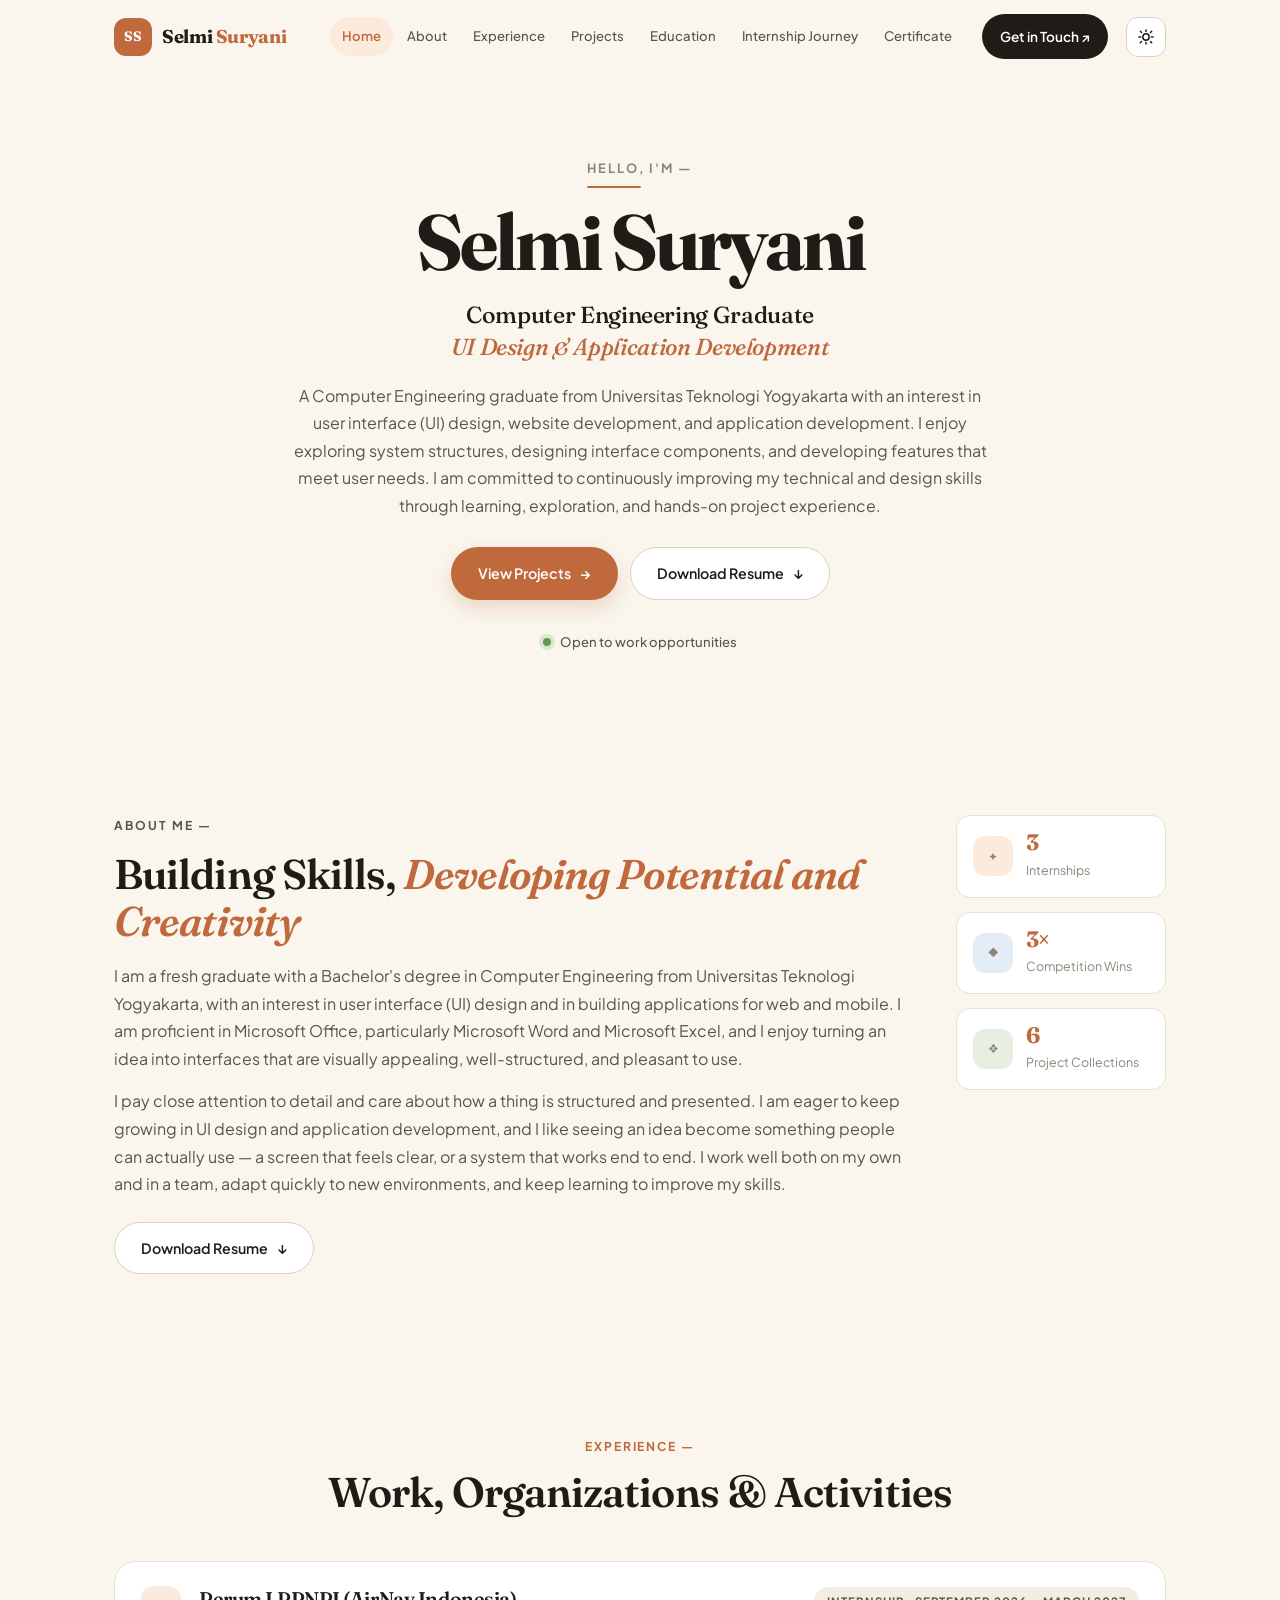
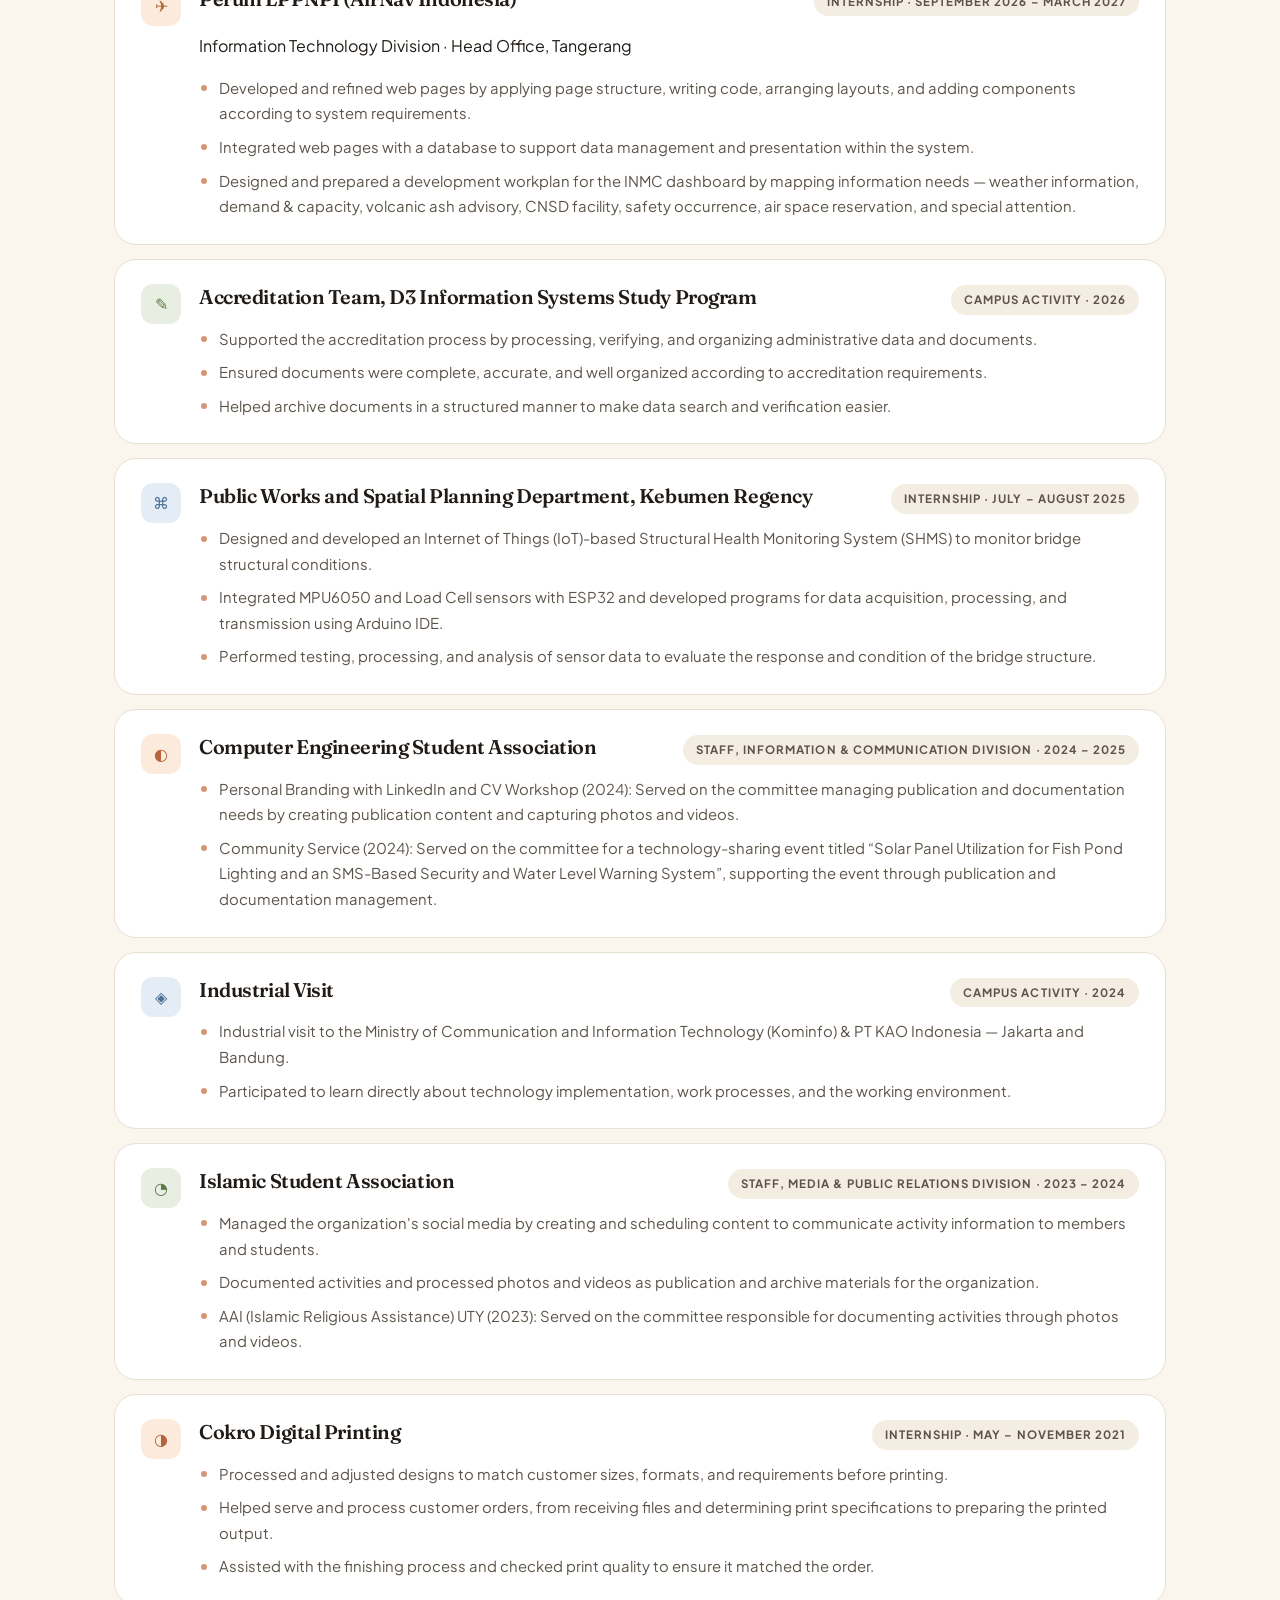
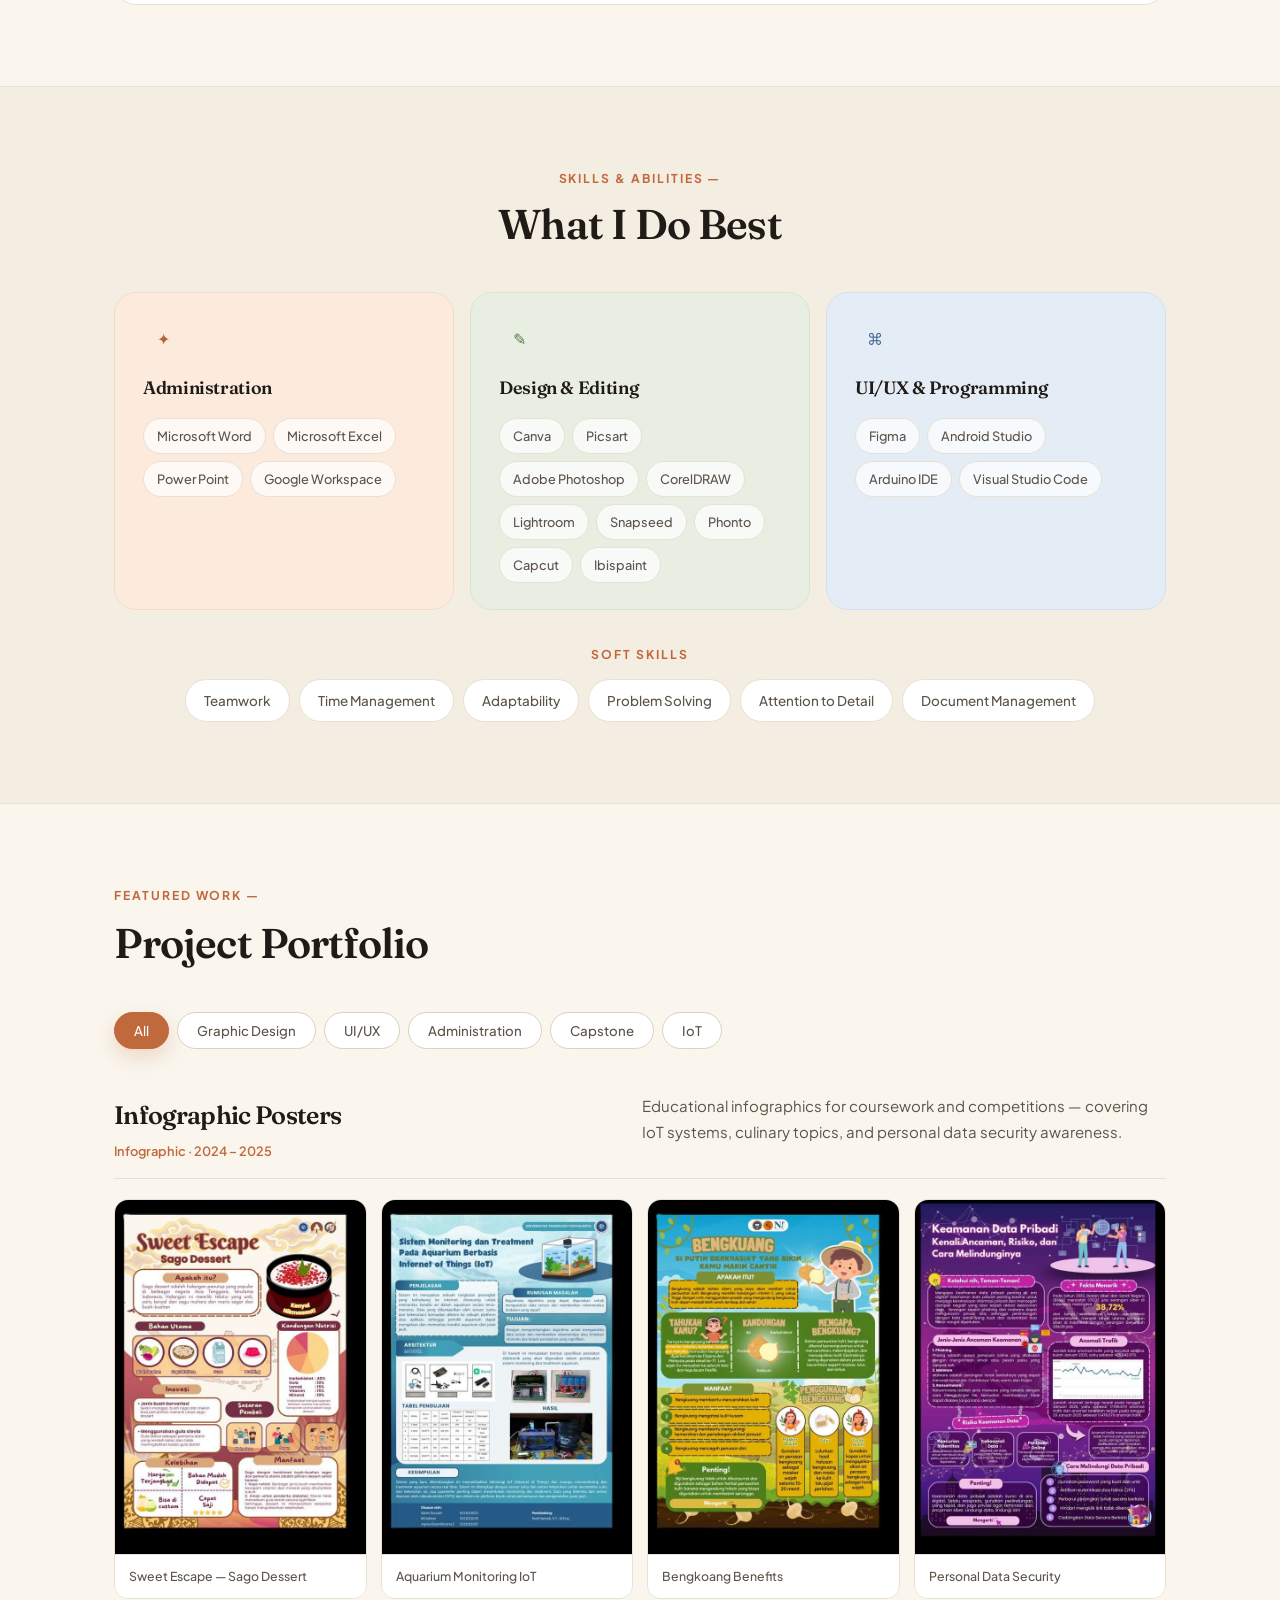
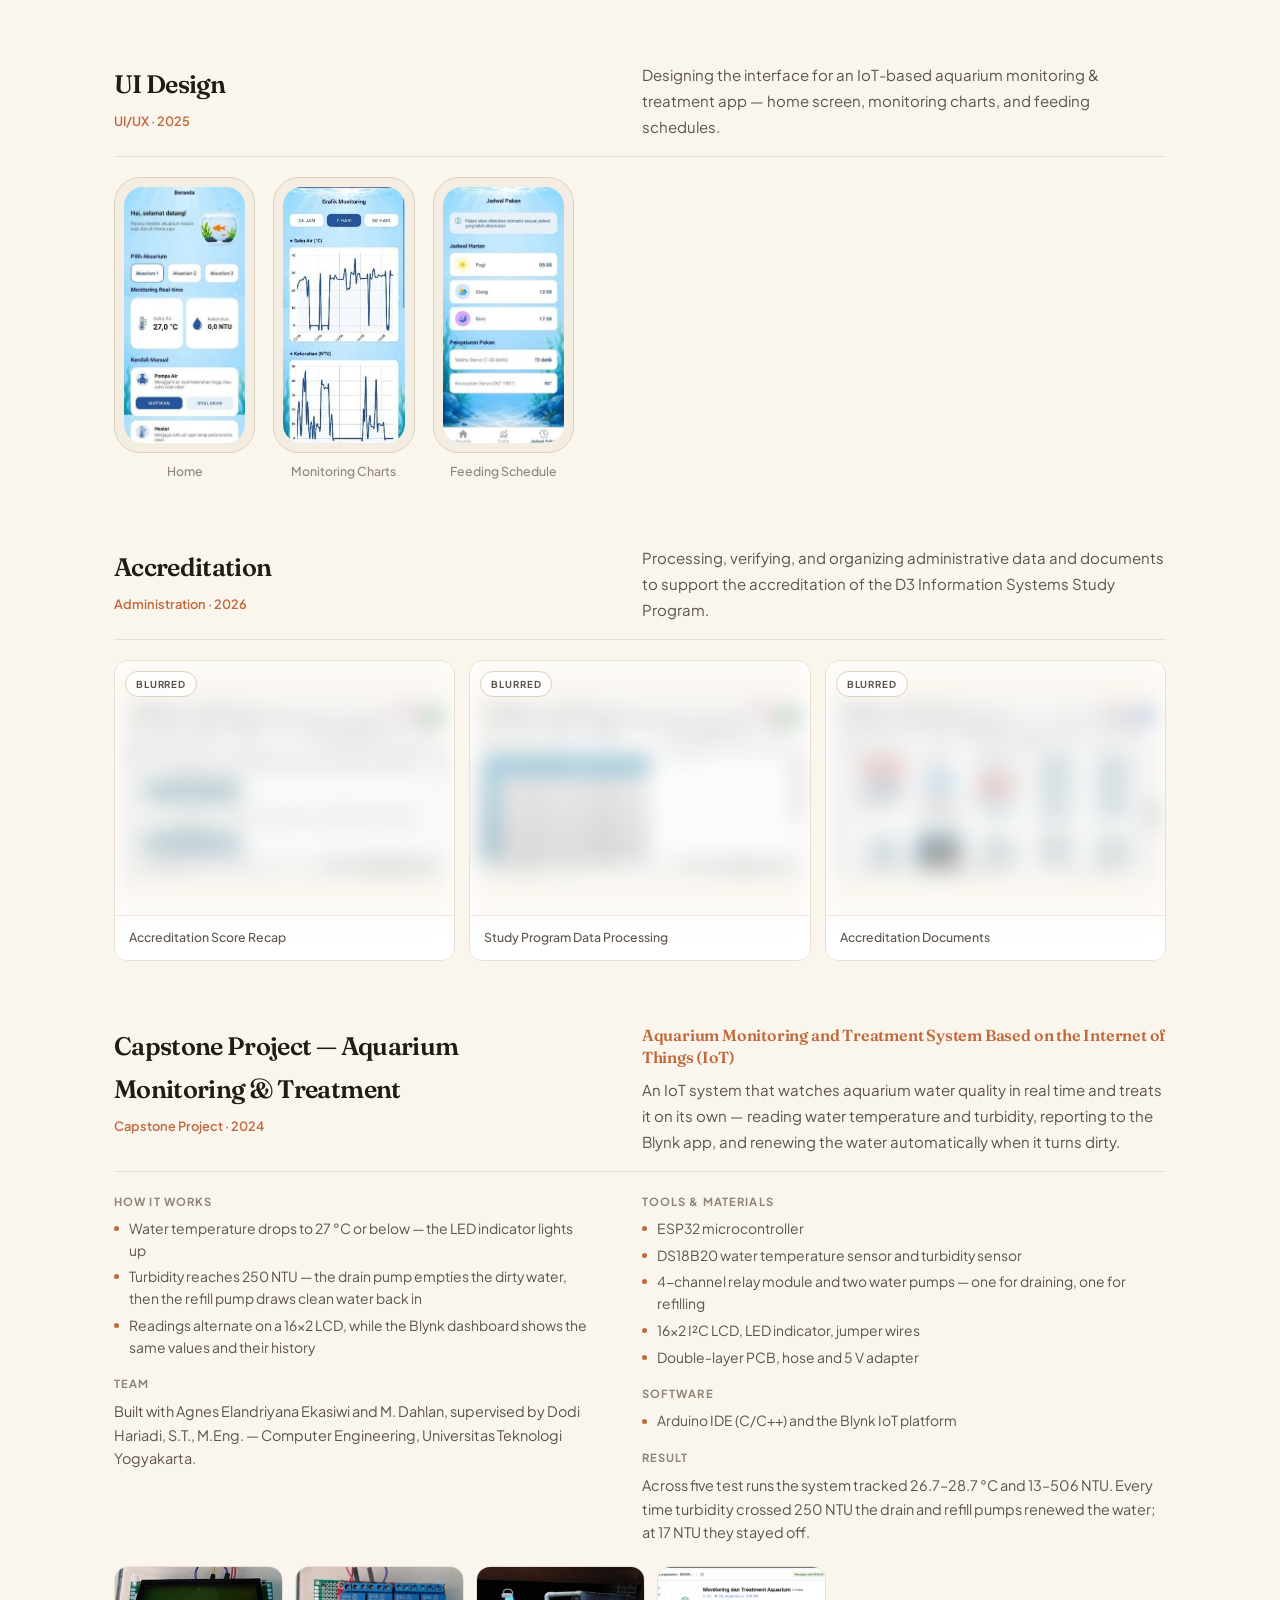
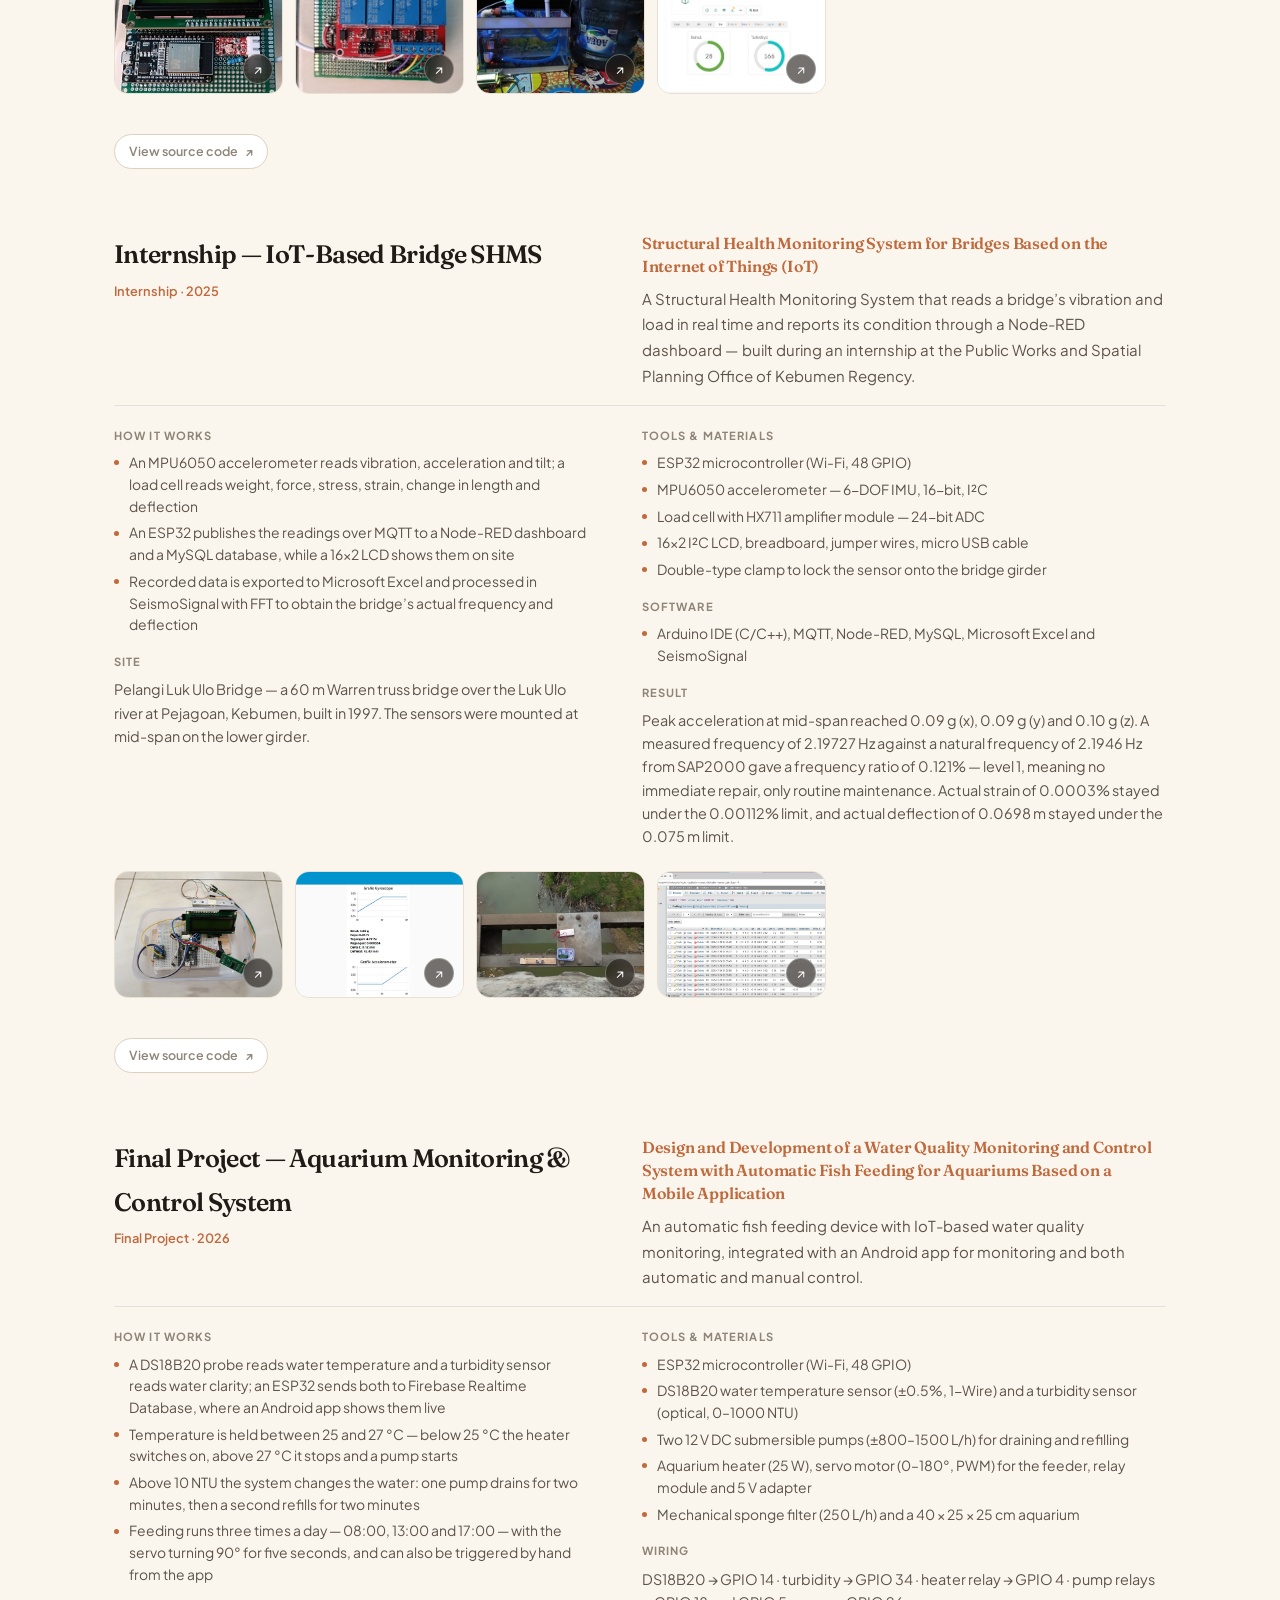
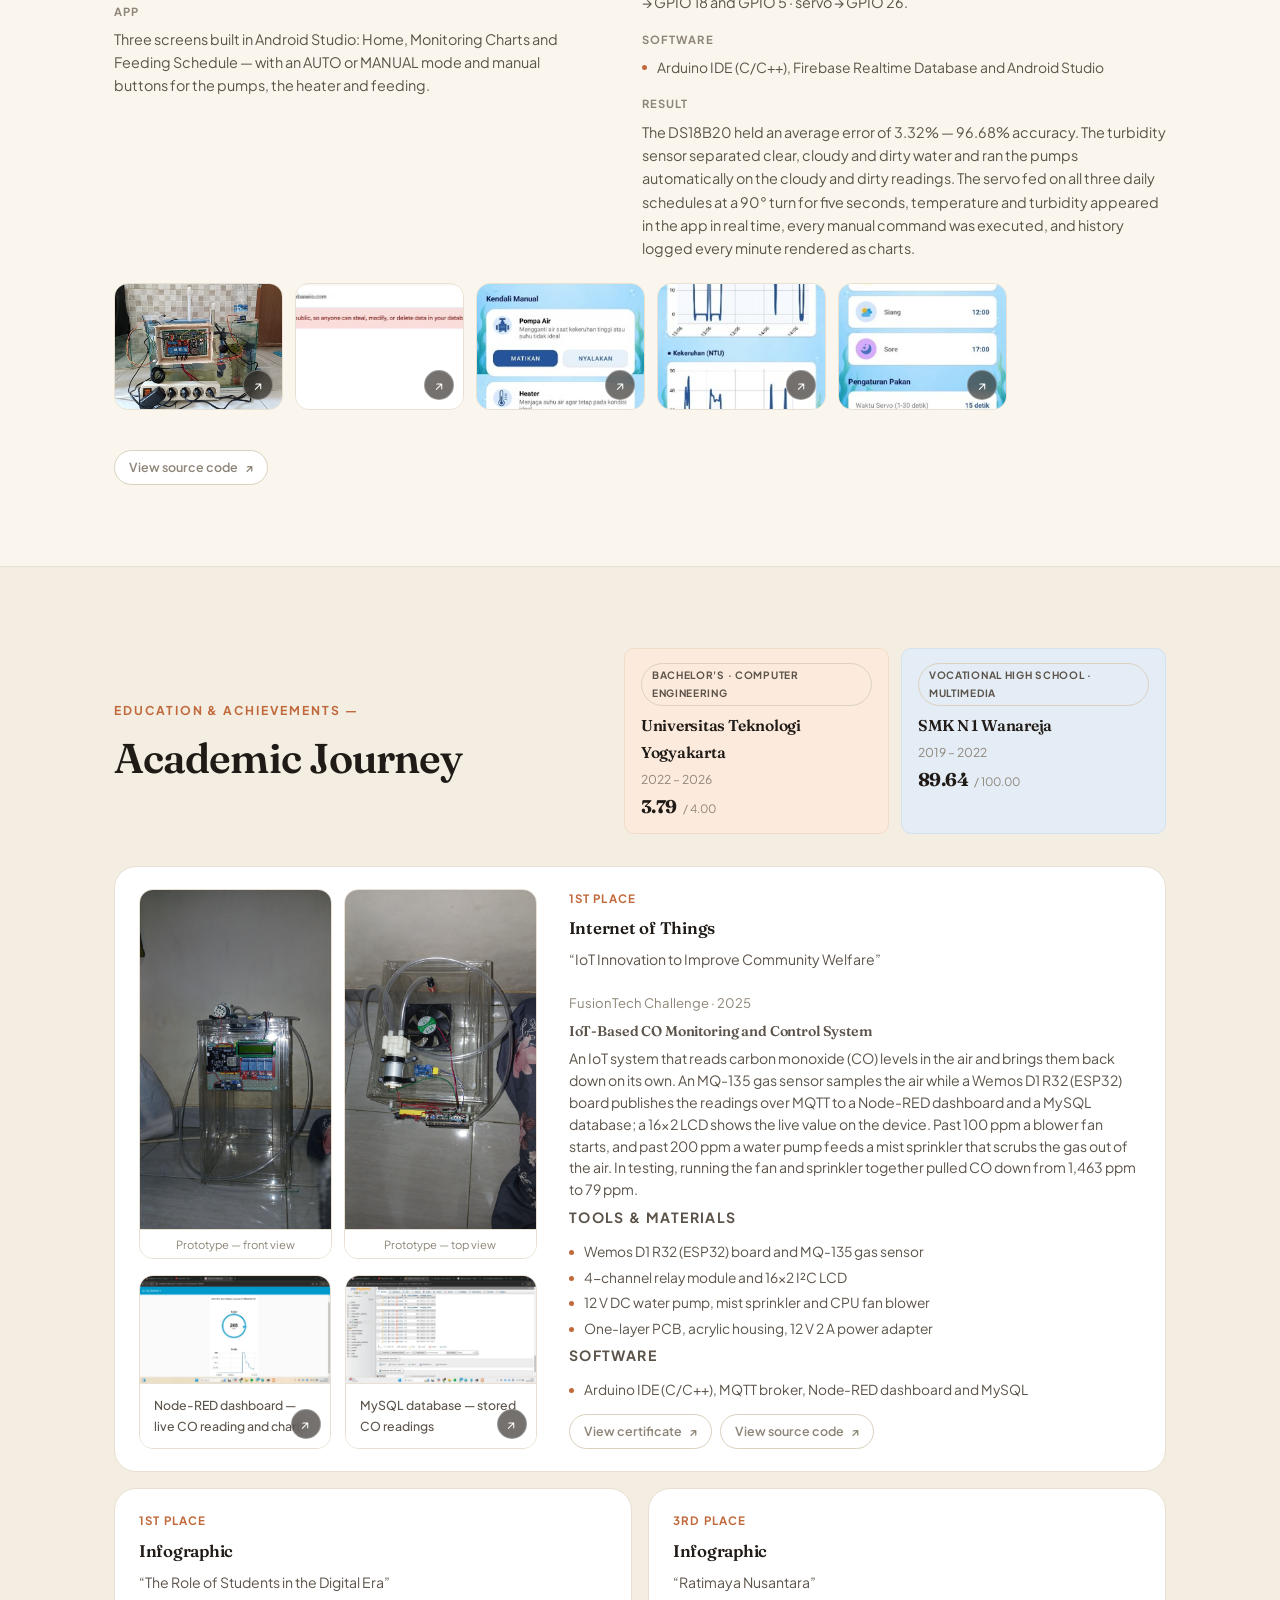
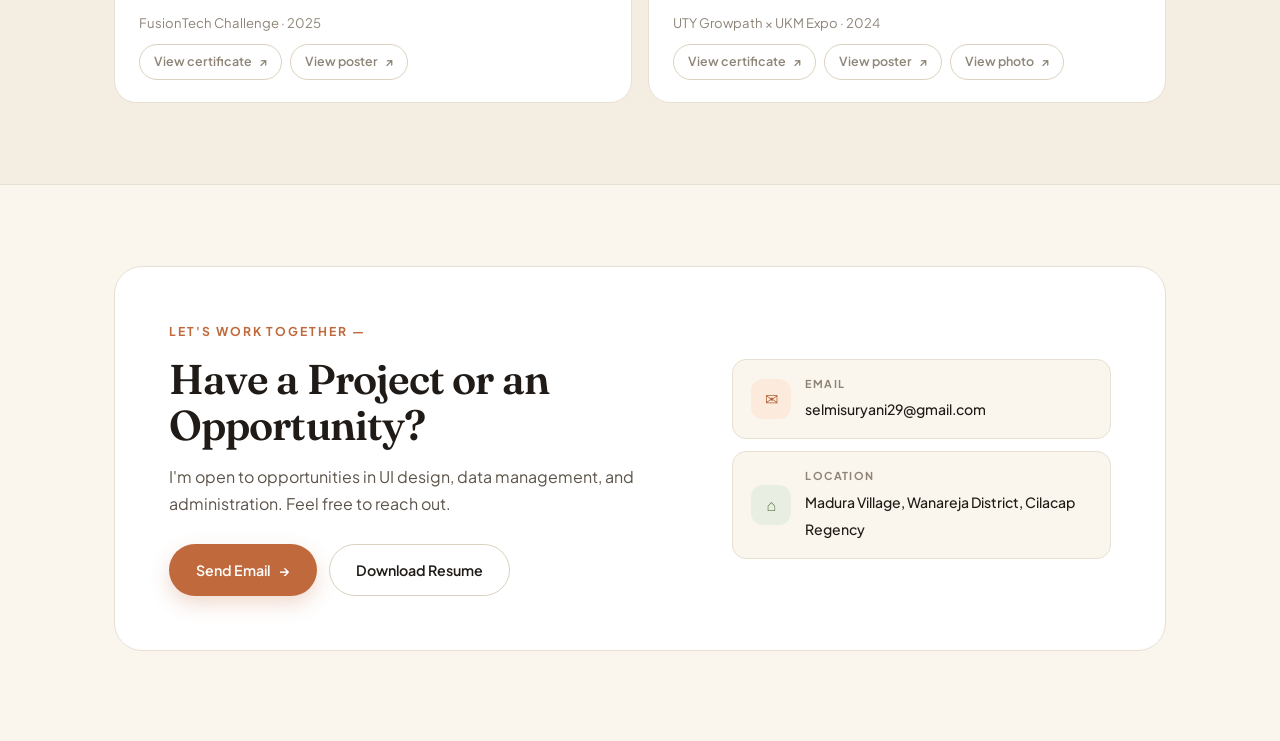
==== index.html @ 888727f4 "Hapus kartu 'Certified — Data Engineering Professional'; kartu penghargaan jadi 2 kolom agar tidak m" ====
<!DOCTYPE html>
<html lang="en">
<head>
<meta charset="UTF-8" />
<meta name="viewport" content="width=device-width, initial-scale=1" />
<meta name="color-scheme" content="light dark" />
<title>Selmi Suryani — Portfolio</title>
<meta name="description" content="Portfolio of Selmi Suryani — Computer Engineering graduate from Universitas Teknologi Yogyakarta. UI design and application development, with a background in data management." />

<link rel="preconnect" href="https://fonts.googleapis.com">
<link rel="preconnect" href="https://fonts.gstatic.com" crossorigin>
<link href="https://fonts.googleapis.com/css2?family=Fraunces:opsz,wght@9..144,500;9..144,600;9..144,700&family=Plus+Jakarta+Sans:wght@400;500;600;700&display=swap" rel="stylesheet">
<link rel="stylesheet" href="assets/css/style.css" />
<link rel="icon" href="data:image/svg+xml,<svg xmlns='http://www.w3.org/2000/svg' viewBox='0 0 100 100'><rect width='100' height='100' rx='24' fill='%23F6F1E6'/><text y='70' x='50' font-size='54' font-family='Georgia,serif' font-weight='bold' fill='%23C0693C' text-anchor='middle'>S</text></svg>" />
<script>
/* Terapkan tema sebelum halaman digambar, supaya tidak berkedip.
   Pilihan tersimpan di localStorage('theme'); tanpa pilihan -> ikut sistem. */
(function () {
  try {
    var saved = localStorage.getItem('theme');
    if (saved === 'light' || saved === 'dark') {
      document.documentElement.setAttribute('data-theme', saved);
    }
  } catch (e) {}
})();
</script>
</head>
<body>

<!-- ══════════ NAV ══════════ -->
<header class="nav" id="nav">
  <div class="nav__in">
    <a href="#home" class="logo">
      <span class="logo__mark">SS</span>
      <span class="logo__txt">Selmi<span> Suryani</span></span>
    </a>

    <nav class="nav__links" id="navLinks">
      <a href="#home" class="is-on">Home</a>
      <a href="#about">About</a>
      <a href="#experience">Experience</a>
      <a href="#projects">Projects</a>
      <a href="#education">Education</a>
      <a href="journal.html">Internship Journey</a>
      <a href="certificate.html">Certificate</a>
    </nav>

    <a href="#contact" class="nav__cta">Get in Touch <span aria-hidden="true">↗</span></a>

    <button class="theme-btn" id="themeBtn" type="button"
            aria-label="Switch to dark theme" title="Switch theme">
      <span class="theme-btn__ic" aria-hidden="true">
        <svg class="theme-btn__sun" viewBox="0 0 24 24" fill="none" stroke="currentColor" stroke-width="2" stroke-linecap="round">
          <circle cx="12" cy="12" r="4.2"/>
          <path d="M12 2.6v2.2M12 19.2v2.2M4.4 4.4l1.6 1.6M18 18l1.6 1.6M2.6 12h2.2M19.2 12h2.2M4.4 19.6l1.6-1.6M18 6l1.6-1.6"/>
        </svg>
        <svg class="theme-btn__moon" viewBox="0 0 24 24" fill="none" stroke="currentColor" stroke-width="2" stroke-linecap="round" stroke-linejoin="round">
          <path d="M20.5 14.6A8.6 8.6 0 1 1 9.4 3.5a6.9 6.9 0 0 0 11.1 11.1z"/>
        </svg>
      </span>
    </button>

    <button class="nav__burger" id="burger" aria-label="Open menu" aria-expanded="false">
      <span></span><span></span>
    </button>
  </div>
</header>

<main>

<!-- ══════════ HERO ══════════ -->
<section class="hero" id="home">
  <div class="wrap hero__grid">
    <div class="hero__copy">
      <p class="hello">Hello, I'm —</p>

      <h1 class="hero__title">Selmi Suryani</h1>

      <p class="hero__role">
        Computer Engineering Graduate<br />
        <span class="nowrap"><em>UI Design &amp; Application Development</em></span>
      </p>

      <p class="hero__lead">
        A Computer Engineering graduate from Universitas Teknologi Yogyakarta with an interest in
        user interface (UI) design, website development, and application development. I enjoy
        exploring system structures, designing interface components, and developing features that
        meet user needs. I am committed to continuously improving my technical and design skills
        through learning, exploration, and hands-on project experience.
      </p>

      <div class="hero__btns">
        <a href="#projects" class="btn btn--solid">View Projects <span aria-hidden="true">→</span></a>
        <a href="assets/Selmi-Suryani-Resume.pdf" download class="btn btn--soft">Download Resume <span aria-hidden="true">↓</span></a>
      </div>

      <div class="status">
        <span class="status__dot" aria-hidden="true"></span>
        Open to work opportunities
      </div>
    </div>

  </div>
</section>

<!-- ══════════ 01 ABOUT ══════════ -->
<section class="sec" id="about">
  <div class="wrap">
    <article class="about">

      <div class="about__body">
        <p class="eyebrow">About Me —</p>
        <h2 class="h2">Building Skills, <em>Developing Potential and Creativity</em></h2>

        <p>
          I am a fresh graduate with a Bachelor's degree in Computer Engineering from Universitas
          Teknologi Yogyakarta, with an interest in user interface (UI) design and in building
          applications for web and mobile. I am proficient in Microsoft Office, particularly
          Microsoft Word and Microsoft Excel, and I enjoy turning an idea into interfaces that are
          visually appealing, well-structured, and pleasant to use.
        </p>
        <p>
          I pay close attention to detail and care about how a thing is structured and presented.
          I am eager to keep growing in UI design and application development, and I like seeing an
          idea become something people can actually use &mdash; a screen that feels clear, or a system
          that works end to end. I work well both on my own and in a team, adapt quickly to new
          environments, and keep learning to improve my skills.
        </p>

        <a href="assets/Selmi-Suryani-Resume.pdf" download class="btn btn--soft">
          Download Resume <span aria-hidden="true">↓</span>
        </a>
      </div>

      <ul class="about__stats">
        <li>
          <span class="ic ic--peach" aria-hidden="true">✦</span>
          <div><b>3</b><span>Internships</span></div>
        </li>
        <li>
          <span class="ic ic--blue" aria-hidden="true">◆</span>
          <div><b>3×</b><span>Competition Wins</span></div>
        </li>
        <li>
          <span class="ic ic--sage" aria-hidden="true">❖</span>
          <div><b>6</b><span>Project Collections</span></div>
        </li>
      </ul>
    </article>
  </div>
</section>

<!-- ══════════ 03 EXPERIENCE ══════════ -->
<section class="sec" id="experience">
  <div class="wrap">
    <header class="head head--center">
      <p class="eyebrow">Experience —</p>
      <h2 class="h2">Work, Organizations &amp; Activities</h2>
    </header>

    <div class="exp">
      <article class="exp__item">
        <div class="exp__mark">
          <span class="ic ic--peach" aria-hidden="true">✈</span>
        </div>
        <div class="exp__body">
          <div class="exp__top">
            <h3>Perum LPPNPI (AirNav Indonesia)</h3>
            <span class="tag">Internship · September 2026 – March 2027</span>
          </div>
          <p class="exp__date">Information Technology Division · Head Office, Tangerang</p>
          <ul class="pts">
            <li>Developed and refined web pages by applying page structure, writing code, arranging layouts, and adding components according to system requirements.</li>
            <li>Integrated web pages with a database to support data management and presentation within the system.</li>
            <li>Designed and prepared a development workplan for the INMC dashboard by mapping information needs — weather information, demand &amp; capacity, volcanic ash advisory, CNSD facility, safety occurrence, air space reservation, and special attention.</li>
          </ul>
        </div>
      </article>

      <article class="exp__item">
        <div class="exp__mark">
          <span class="ic ic--sage" aria-hidden="true">✎</span>
        </div>
        <div class="exp__body">
          <div class="exp__top">
            <h3>Accreditation Team, D3 Information Systems Study Program</h3>
            <span class="tag">Campus Activity · 2026</span>
          </div>
          <ul class="pts">
            <li>Supported the accreditation process by processing, verifying, and organizing administrative data and documents.</li>
            <li>Ensured documents were complete, accurate, and well organized according to accreditation requirements.</li>
            <li>Helped archive documents in a structured manner to make data search and verification easier.</li>
          </ul>
        </div>
      </article>

      <article class="exp__item">
        <div class="exp__mark">
          <span class="ic ic--blue" aria-hidden="true">⌘</span>
        </div>
        <div class="exp__body">
          <div class="exp__top">
            <h3>Public Works and Spatial Planning Department, Kebumen Regency</h3>
            <span class="tag">Internship · July – August 2025</span>
          </div>
          <ul class="pts">
            <li>Designed and developed an Internet of Things (IoT)-based Structural Health Monitoring System (SHMS) to monitor bridge structural conditions.</li>
            <li>Integrated MPU6050 and Load Cell sensors with ESP32 and developed programs for data acquisition, processing, and transmission using Arduino IDE.</li>
            <li>Performed testing, processing, and analysis of sensor data to evaluate the response and condition of the bridge structure.</li>
          </ul>
        </div>
      </article>

      <article class="exp__item">
        <div class="exp__mark">
          <span class="ic ic--peach" aria-hidden="true">◐</span>
        </div>
        <div class="exp__body">
          <div class="exp__top">
            <h3>Computer Engineering Student Association</h3>
            <span class="tag">Staff, Information &amp; Communication Division · 2024 – 2025</span>
          </div>
          <ul class="pts">
            <li>Personal Branding with LinkedIn and CV Workshop (2024): Served on the committee managing publication and documentation needs by creating publication content and capturing photos and videos.</li>
            <li>Community Service (2024): Served on the committee for a technology-sharing event titled “Solar Panel Utilization for Fish Pond Lighting and an SMS-Based Security and Water Level Warning System”, supporting the event through publication and documentation management.</li>
          </ul>
        </div>
      </article>

      <article class="exp__item">
        <div class="exp__mark">
          <span class="ic ic--blue" aria-hidden="true">◈</span>
        </div>
        <div class="exp__body">
          <div class="exp__top">
            <h3>Industrial Visit</h3>
            <span class="tag">Campus Activity · 2024</span>
          </div>
          <ul class="pts">
            <li>Industrial visit to the Ministry of Communication and Information Technology (Kominfo) &amp; PT KAO Indonesia — Jakarta and Bandung.</li>
            <li>Participated to learn directly about technology implementation, work processes, and the working environment.</li>
          </ul>
        </div>
      </article>

      <article class="exp__item">
        <div class="exp__mark">
          <span class="ic ic--sage" aria-hidden="true">◔</span>
        </div>
        <div class="exp__body">
          <div class="exp__top">
            <h3>Islamic Student Association</h3>
            <span class="tag">Staff, Media &amp; Public Relations Division · 2023 – 2024</span>
          </div>
          <ul class="pts">
            <li>Managed the organization's social media by creating and scheduling content to communicate activity information to members and students.</li>
            <li>Documented activities and processed photos and videos as publication and archive materials for the organization.</li>
            <li>AAI (Islamic Religious Assistance) UTY (2023): Served on the committee responsible for documenting activities through photos and videos.</li>
          </ul>
        </div>
      </article>

      <article class="exp__item">
        <div class="exp__mark">
          <span class="ic ic--peach" aria-hidden="true">◑</span>
        </div>
        <div class="exp__body">
          <div class="exp__top">
            <h3>Cokro Digital Printing</h3>
            <span class="tag">Internship · May – November 2021</span>
          </div>
          <ul class="pts">
            <li>Processed and adjusted designs to match customer sizes, formats, and requirements before printing.</li>
            <li>Helped serve and process customer orders, from receiving files and determining print specifications to preparing the printed output.</li>
            <li>Assisted with the finishing process and checked print quality to ensure it matched the order.</li>
          </ul>
        </div>
      </article>
    </div>
  </div>
</section>

<!-- ══════════ 04 SKILLS ══════════ -->
<section class="sec sec--cream" id="skills">
  <div class="wrap">
    <header class="head head--center">
      <p class="eyebrow">Skills &amp; Abilities —</p>
      <h2 class="h2">What I Do Best</h2>
    </header>

    <div class="skills">
      <article class="card card--peach skills__card">
        <span class="ic ic--peach" aria-hidden="true">✦</span>
        <h3>Administration</h3>
        <ul class="tags">
          <li>Microsoft Word</li><li>Microsoft Excel</li><li>Power Point</li>
          <li>Google Workspace</li>
        </ul>
      </article>

      <article class="card card--sage skills__card">
        <span class="ic ic--sage" aria-hidden="true">✎</span>
        <h3>Design &amp; Editing</h3>
        <ul class="tags">
          <li>Canva</li><li>Picsart</li><li>Adobe Photoshop</li><li>CorelDRAW</li><li>Lightroom</li><li>Snapseed</li><li>Phonto</li><li>Capcut</li><li>Ibispaint</li>
        </ul>
      </article>

      <article class="card card--blue skills__card">
        <span class="ic ic--blue" aria-hidden="true">⌘</span>
        <h3>UI/UX &amp; Programming</h3>
        <ul class="tags">
          <li>Figma</li><li>Android Studio</li><li>Arduino IDE</li><li>Visual Studio Code</li>
        </ul>
      </article>
    </div>

    <div class="soft">
      <p class="eyebrow">Soft Skills</p>
      <ul class="soft__list">
        <li>Teamwork</li>
        <li>Time Management</li>
        <li>Adaptability</li>
        <li>Problem Solving</li>
        <li>Attention to Detail</li>
        <li>Document Management</li>
      </ul>
    </div>
  </div>
</section>

<!-- ══════════ 05 PROJECTS ══════════ -->
<section class="sec" id="projects">
  <div class="wrap">
    <header class="head">
      <p class="eyebrow">Featured Work —</p>
      <h2 class="h2">Project Portfolio</h2>
    </header>

    <div class="bar reveal" id="bar">
      <button class="bar__btn is-on" data-f="all">All</button>
      <button class="bar__btn" data-f="design">Graphic Design</button>
      <button class="bar__btn" data-f="uiux">UI/UX</button>
      <button class="bar__btn" data-f="admin">Administration</button>
      <button class="bar__btn" data-f="capstone">Capstone</button>
      <button class="bar__btn" data-f="iot">IoT</button>
    </div>

    <article class="proj reveal" data-cat="design">
      <header class="proj__head">
        <div>
          <h3>Infographic Posters</h3>
          <p class="proj__meta">Infographic · 2024 – 2025</p>
        </div>
        <p class="proj__desc">Educational infographics for coursework and competitions — covering IoT systems, culinary topics, and personal data security awareness.</p>
      </header>
      <div class="gal gal--4">
        <figure class="shot"><img src="assets/img/projects/infografis-1.jpg" alt="Sweet Escape Sago Dessert infographic" loading="lazy"><figcaption>Sweet Escape — Sago Dessert</figcaption></figure>
        <figure class="shot"><img src="assets/img/projects/infografis-2.jpg" alt="IoT-based Aquarium Monitoring and Treatment System infographic" loading="lazy"><figcaption>Aquarium Monitoring IoT</figcaption></figure>
        <figure class="shot"><img src="assets/img/projects/infografis-3.jpg" alt="Bengkoang Benefits infographic" loading="lazy"><figcaption>Bengkoang Benefits</figcaption></figure>
        <figure class="shot"><img src="assets/img/projects/infografis-4.jpg" alt="Personal Data Security infographic" loading="lazy"><figcaption>Personal Data Security</figcaption></figure>
      </div>
    </article>

    

    <article class="proj reveal" data-cat="uiux">
      <header class="proj__head">
        <div>
          <h3>UI Design</h3>
          <p class="proj__meta">UI/UX · 2025</p>
        </div>
        <p class="proj__desc">Designing the interface for an IoT-based aquarium monitoring &amp; treatment app — home screen, monitoring charts, and feeding schedules.</p>
      </header>
      <div class="gal gal--3 gal--phone">
        <figure class="shot"><span class="phone"><img src="assets/img/projects/ui-1.jpg" alt="UI mockup of the Home screen" loading="lazy"></span><figcaption>Home</figcaption></figure>
        <figure class="shot"><span class="phone"><img src="assets/img/projects/ui-2.jpg" alt="UI mockup of the Charts screen" loading="lazy"></span><figcaption>Monitoring Charts</figcaption></figure>
        <figure class="shot"><span class="phone"><img src="assets/img/projects/ui-3.jpg" alt="UI mockup of the Feeding Schedule screen" loading="lazy"></span><figcaption>Feeding Schedule</figcaption></figure>
      </div>
    </article>

    <article class="proj reveal" data-cat="admin">
      <header class="proj__head">
        <div>
          <h3>Accreditation</h3>
          <p class="proj__meta">Administration · 2026</p>
        </div>
        <p class="proj__desc">Processing, verifying, and organizing administrative data and documents to support the accreditation of the D3 Information Systems Study Program.</p>
      </header>
      <div class="gal gal--3 gal--paper">
        <figure class="shot shot--blur"><img src="assets/img/projects/akreditasi-1.jpg" alt="Accreditation score recap for study programs" loading="lazy"><span class="shot__lock">Blurred</span><figcaption>Accreditation Score Recap</figcaption></figure>
        <figure class="shot shot--blur"><img src="assets/img/projects/akreditasi-2.jpg" alt="Study program data processing for accreditation" loading="lazy"><span class="shot__lock">Blurred</span><figcaption>Study Program Data Processing</figcaption></figure>
        <figure class="shot shot--blur"><img src="assets/img/projects/akreditasi-3.jpg" alt="Accreditation documents" loading="lazy"><span class="shot__lock">Blurred</span><figcaption>Accreditation Documents</figcaption></figure>
      </div>
    </article>

    <article class="proj reveal" data-cat="capstone">
      <header class="proj__head">
        <div>
          <h3>Capstone Project &mdash; Aquarium Monitoring &amp; Treatment</h3>
          <p class="proj__meta">Capstone Project &middot; 2024</p>
        </div>
        <div>
          <p class="proj__formal">Aquarium Monitoring and Treatment System Based on the Internet of Things (IoT)</p>
          <p class="proj__desc">An IoT system that watches aquarium water quality in real time and treats it on its own &mdash; reading water temperature and turbidity, reporting to the Blynk app, and renewing the water automatically when it turns dirty.</p>
        </div>
      </header>

      <div class="proj__brief">
        <div class="proj__col">
          <p class="proj__label">How it works</p>
          <ul class="proj__specs">
            <li>Water temperature drops to 27 &deg;C or below &mdash; the LED indicator lights up</li>
            <li>Turbidity reaches 250 NTU &mdash; the drain pump empties the dirty water, then the refill pump draws clean water back in</li>
            <li>Readings alternate on a 16&times;2 LCD, while the Blynk dashboard shows the same values and their history</li>
          </ul>

          <p class="proj__label">Team</p>
          <p class="proj__text">Built with Agnes Elandriyana Ekasiwi and M. Dahlan, supervised by Dodi Hariadi, S.T., M.Eng. &mdash; Computer Engineering, Universitas Teknologi Yogyakarta.</p>
        </div>

        <div class="proj__col">
          <p class="proj__label">Tools &amp; materials</p>
          <ul class="proj__specs">
            <li>ESP32 microcontroller</li>
            <li>DS18B20 water temperature sensor and turbidity sensor</li>
            <li>4-channel relay module and two water pumps &mdash; one for draining, one for refilling</li>
            <li>16&times;2 I&sup2;C LCD, LED indicator, jumper wires</li>
            <li>Double-layer PCB, hose and 5 V adapter</li>
          </ul>

          <p class="proj__label">Software</p>
          <ul class="proj__specs">
            <li>Arduino IDE (C/C++) and the Blynk IoT platform</li>
          </ul>

          <p class="proj__label">Result</p>
          <p class="proj__text">Across five test runs the system tracked 26.7&ndash;28.7 &deg;C and 13&ndash;506 NTU. Every time turbidity crossed 250 NTU the drain and refill pumps renewed the water; at 17 NTU they stayed off.</p>
        </div>
      </div>

      <div class="gal gal--strip">
        <figure class="shot">
          <img src="assets/img/projects/capstone-photo-1.jpg" alt="ESP32 microcontroller board with an LCD display" loading="lazy">
          <span class="shot__open" aria-hidden="true">&#8599;</span>
        </figure>
        <figure class="shot">
          <img src="assets/img/projects/capstone-photo-2.jpg" alt="Four-channel relay module wiring" loading="lazy">
          <span class="shot__open" aria-hidden="true">&#8599;</span>
        </figure>
        <figure class="shot">
          <img src="assets/img/projects/capstone-photo-3.jpg" alt="Aquarium prototype with water tank and pump setup" loading="lazy">
          <span class="shot__open" aria-hidden="true">&#8599;</span>
        </figure>
        <figure class="shot">
          <img src="assets/img/projects/capstone-photo-4.jpg" alt="Blynk dashboard showing temperature and turbidity readings" loading="lazy">
          <span class="shot__open" aria-hidden="true">&#8599;</span>
        </figure>
      </div>
      <a class="card__link proj__report" href="code-aquarium.html" target="_blank" rel="noopener">View source code <span aria-hidden="true">&#8599;</span></a>
    </article>

    <article class="proj reveal" data-cat="iot">
      <header class="proj__head">
        <div>
          <h3>Internship &mdash; IoT-Based Bridge SHMS</h3>
          <p class="proj__meta">Internship &middot; 2025</p>
        </div>
        <div>
          <p class="proj__formal">Structural Health Monitoring System for Bridges Based on the Internet of Things (IoT)</p>
          <p class="proj__desc">A Structural Health Monitoring System that reads a bridge&rsquo;s vibration and load in real time and reports its condition through a Node-RED dashboard &mdash; built during an internship at the Public Works and Spatial Planning Office of Kebumen Regency.</p>
        </div>
      </header>

      <div class="proj__brief">
        <div class="proj__col">
          <p class="proj__label">How it works</p>
          <ul class="proj__specs">
            <li>An MPU6050 accelerometer reads vibration, acceleration and tilt; a load cell reads weight, force, stress, strain, change in length and deflection</li>
            <li>An ESP32 publishes the readings over MQTT to a Node-RED dashboard and a MySQL database, while a 16&times;2 LCD shows them on site</li>
            <li>Recorded data is exported to Microsoft Excel and processed in SeismoSignal with FFT to obtain the bridge&rsquo;s actual frequency and deflection</li>
          </ul>

          <p class="proj__label">Site</p>
          <p class="proj__text">Pelangi Luk Ulo Bridge &mdash; a 60 m Warren truss bridge over the Luk Ulo river at Pejagoan, Kebumen, built in 1997. The sensors were mounted at mid-span on the lower girder.</p>

        </div>

        <div class="proj__col">
          <p class="proj__label">Tools &amp; materials</p>
          <ul class="proj__specs">
            <li>ESP32 microcontroller (Wi-Fi, 48 GPIO)</li>
            <li>MPU6050 accelerometer &mdash; 6-DOF IMU, 16-bit, I&sup2;C</li>
            <li>Load cell with HX711 amplifier module &mdash; 24-bit ADC</li>
            <li>16&times;2 I&sup2;C LCD, breadboard, jumper wires, micro USB cable</li>
            <li>Double-type clamp to lock the sensor onto the bridge girder</li>
          </ul>

          <p class="proj__label">Software</p>
          <ul class="proj__specs">
            <li>Arduino IDE (C/C++), MQTT, Node-RED, MySQL, Microsoft Excel and SeismoSignal</li>
          </ul>

          <p class="proj__label">Result</p>
          <p class="proj__text">Peak acceleration at mid-span reached 0.09 g (x), 0.09 g (y) and 0.10 g (z). A measured frequency of 2.19727 Hz against a natural frequency of 2.1946 Hz from SAP2000 gave a frequency ratio of 0.121% &mdash; level 1, meaning no immediate repair, only routine maintenance. Actual strain of 0.0003% stayed under the 0.00112% limit, and actual deflection of 0.0698 m stayed under the 0.075 m limit.</p>
        </div>
      </div>

      <div class="gal gal--strip">
        <figure class="shot">
          <img src="assets/img/projects/internship-photo-1.jpg" alt="SHMS prototype with LCD, breadboard and sensor wiring" loading="lazy">
          <span class="shot__open" aria-hidden="true">&#8599;</span>
        </figure>
        <figure class="shot">
          <img src="assets/img/projects/internship-photo-2.jpg" alt="KerjaPraktik dashboard showing gyroscope and accelerometer charts with load cell readings" loading="lazy">
          <span class="shot__open" aria-hidden="true">&#8599;</span>
        </figure>
        <figure class="shot">
          <img src="assets/img/projects/shms-bridge-sensor.jpg" alt="SHMS sensor unit mounted on the girder at mid-span of the Pelangi Luk Ulo bridge" loading="lazy">
          <span class="shot__open" aria-hidden="true">&#8599;</span>
        </figure>
        <figure class="shot">
          <img src="assets/img/projects/shms-database-mysql.jpg" alt="phpMyAdmin sensor_data table storing the accelerometer and load cell readings" loading="lazy">
          <span class="shot__open" aria-hidden="true">&#8599;</span>
        </figure>
      </div>
      <a class="card__link proj__report" href="code-bridge-shms.html" target="_blank" rel="noopener">View source code <span aria-hidden="true">&#8599;</span></a>
    </article>

    <article class="proj reveal" data-cat="iot">
      <header class="proj__head">
        <div>
          <h3>Final Project — Aquarium Monitoring &amp; Control System</h3>
          <p class="proj__meta">Final Project · 2026</p>
        </div>
        <div>
          <p class="proj__formal">Design and Development of a Water Quality Monitoring and Control System with Automatic Fish Feeding for Aquariums Based on a Mobile Application</p>
          <p class="proj__desc">An automatic fish feeding device with IoT-based water quality monitoring, integrated with an Android app for monitoring and both automatic and manual control.</p>
        </div>
      </header>

      <div class="proj__brief">
        <div class="proj__col">
          <p class="proj__label">How it works</p>
          <ul class="proj__specs">
            <li>A DS18B20 probe reads water temperature and a turbidity sensor reads water clarity; an ESP32 sends both to Firebase Realtime Database, where an Android app shows them live</li>
            <li>Temperature is held between 25 and 27 &deg;C &mdash; below 25 &deg;C the heater switches on, above 27 &deg;C it stops and a pump starts</li>
            <li>Above 10 NTU the system changes the water: one pump drains for two minutes, then a second refills for two minutes</li>
            <li>Feeding runs three times a day &mdash; 08:00, 13:00 and 17:00 &mdash; with the servo turning 90&deg; for five seconds, and can also be triggered by hand from the app</li>
          </ul>

          <p class="proj__label">App</p>
          <p class="proj__text">Three screens built in Android Studio: Home, Monitoring Charts and Feeding Schedule &mdash; with an AUTO or MANUAL mode and manual buttons for the pumps, the heater and feeding.</p>

        </div>

        <div class="proj__col">
          <p class="proj__label">Tools &amp; materials</p>
          <ul class="proj__specs">
            <li>ESP32 microcontroller (Wi-Fi, 48 GPIO)</li>
            <li>DS18B20 water temperature sensor (&plusmn;0.5%, 1-Wire) and a turbidity sensor (optical, 0&ndash;1000 NTU)</li>
            <li>Two 12 V DC submersible pumps (&plusmn;800&ndash;1500 L/h) for draining and refilling</li>
            <li>Aquarium heater (25 W), servo motor (0&ndash;180&deg;, PWM) for the feeder, relay module and 5 V adapter</li>
            <li>Mechanical sponge filter (250 L/h) and a 40 &times; 25 &times; 25 cm aquarium</li>
          </ul>

          <p class="proj__label">Wiring</p>
          <p class="proj__text">DS18B20 &rarr; GPIO 14 &middot; turbidity &rarr; GPIO 34 &middot; heater relay &rarr; GPIO 4 &middot; pump relays &rarr; GPIO 18 and GPIO 5 &middot; servo &rarr; GPIO 26.</p>

          <p class="proj__label">Software</p>
          <ul class="proj__specs">
            <li>Arduino IDE (C/C++), Firebase Realtime Database and Android Studio</li>
          </ul>

          <p class="proj__label">Result</p>
          <p class="proj__text">The DS18B20 held an average error of 3.32% &mdash; 96.68% accuracy. The turbidity sensor separated clear, cloudy and dirty water and ran the pumps automatically on the cloudy and dirty readings. The servo fed on all three daily schedules at a 90&deg; turn for five seconds, temperature and turbidity appeared in the app in real time, every manual command was executed, and history logged every minute rendered as charts.</p>
        </div>
      </div>

      <div class="gal gal--strip">
        <figure class="shot">
          <img src="assets/img/projects/final-photo-1.jpg" alt="Assembled aquarium device with relay board, sensors and water pump" loading="lazy">
          <span class="shot__open" aria-hidden="true">↗</span>
        </figure>
        <figure class="shot">
          <img src="assets/img/projects/final-photo-2.jpg" alt="Realtime Database structure on Firebase: control, history, jadwal, sensor, servo" loading="lazy">
          <span class="shot__open" aria-hidden="true">↗</span>
        </figure>
        <figure class="shot">
          <img src="assets/img/projects/final-photo-3.jpg" alt="App Home screen with real-time monitoring and manual controls" loading="lazy">
          <span class="shot__open" aria-hidden="true">↗</span>
        </figure>
        <figure class="shot">
          <img src="assets/img/projects/final-photo-4.jpg" alt="App Monitoring Charts screen with water temperature and turbidity graphs" loading="lazy">
          <span class="shot__open" aria-hidden="true">↗</span>
        </figure>
        <figure class="shot">
          <img src="assets/img/projects/final-photo-5.jpg" alt="App Feeding Schedule screen with daily schedule and servo settings" loading="lazy">
          <span class="shot__open" aria-hidden="true">↗</span>
        </figure>
      </div>
      <a class="card__link proj__report" href="code-final-project.html" target="_blank" rel="noopener">View source code <span aria-hidden="true">&#8599;</span></a>
    </article>
  </div>
</section>

<!-- ══════════ 06 CONTACT ══════════ -->
<!-- ══════════ 02 EDUCATION ══════════ -->
<section class="sec sec--cream" id="education">
  <div class="wrap">
    <div class="edu-band">
      <header class="head">
        <p class="eyebrow">Education &amp; Achievements &mdash;</p>
        <h2 class="h2">Academic Journey</h2>
      </header>

      <div class="edu">
        <article class="card card--peach">
          <span class="tag">Bachelor's &middot; Computer Engineering</span>
          <h3>Universitas Teknologi Yogyakarta</h3>
          <p class="card__meta">2022 &ndash; 2026</p>
          <p class="card__score"><b>3.79</b><span>/ 4.00</span></p>
        </article>

        <article class="card card--blue">
          <span class="tag">Vocational High School &middot; Multimedia</span>
          <h3>SMK N 1 Wanareja</h3>
          <p class="card__meta">2019 &ndash; 2022</p>
          <p class="card__score"><b>89.64</b><span>/ 100.00</span></p>
        </article>
      </div>
    </div>

    <div class="awards">
      <article class="card card--plain card--feature">
        <div class="card__grid">

          <div class="card__media-col">
            <div class="card__gallery">
              <figure>
                <img src="assets/img/projects/iot-front.jpg" alt="The CO monitoring and control prototype, front view" loading="lazy">
                <figcaption>Prototype &mdash; front view</figcaption>
              </figure>
              <figure>
                <img src="assets/img/projects/iot-top.jpg" alt="The CO monitoring and control prototype, top view" loading="lazy">
                <figcaption>Prototype &mdash; top view</figcaption>
              </figure>
            </div>

            <div class="card__shots gal gal--2">
              <figure class="shot">
                <img src="assets/img/projects/iot-dashboard-node-red.jpg" alt="Node-RED dashboard showing the CO reading and a live chart" loading="lazy">
                <span class="shot__open" aria-hidden="true">&#8599;</span>
                <figcaption>Node-RED dashboard &mdash; live CO reading and chart</figcaption>
              </figure>
              <figure class="shot">
                <img src="assets/img/projects/iot-database-mysql.jpg" alt="phpMyAdmin table storing the CO sensor readings" loading="lazy">
                <span class="shot__open" aria-hidden="true">&#8599;</span>
                <figcaption>MySQL database &mdash; stored CO readings</figcaption>
              </figure>
            </div>
          </div>

          <div class="card__body">
            <span class="card__rank">1st Place</span>
            <h4>Internet of Things</h4>
            <p>&ldquo;IoT Innovation to Improve Community Welfare&rdquo;</p>
            <span class="card__meta">FusionTech Challenge &middot; 2025</span>

            <p class="card__sub">IoT-Based CO Monitoring and Control System</p>
            <p class="card__text">An IoT system that reads carbon monoxide (CO) levels in the air and brings them back down on its own. An MQ-135 gas sensor samples the air while a Wemos D1 R32 (ESP32) board publishes the readings over MQTT to a Node-RED dashboard and a MySQL database; a 16&times;2 LCD shows the live value on the device. Past 100 ppm a blower fan starts, and past 200 ppm a water pump feeds a mist sprinkler that scrubs the gas out of the air. In testing, running the fan and sprinkler together pulled CO down from 1,463 ppm to 79 ppm.</p>

            <p class="card__label">Tools &amp; materials</p>
            <ul class="card__specs">
              <li>Wemos D1 R32 (ESP32) board and MQ-135 gas sensor</li>
              <li>4-channel relay module and 16&times;2 I&sup2;C LCD</li>
              <li>12 V DC water pump, mist sprinkler and CPU fan blower</li>
              <li>One-layer PCB, acrylic housing, 12 V 2 A power adapter</li>
            </ul>

            <p class="card__label">Software</p>
            <ul class="card__specs">
              <li>Arduino IDE (C/C++), MQTT broker, Node-RED dashboard and MySQL</li>
            </ul>

            <div class="card__links">
              <a class="card__link" href="assets/docs/certificates/fusiontech-2025-internet-of-things.jpg" target="_blank" rel="noopener">View certificate <span aria-hidden="true">↗</span></a>
              <a class="card__link" href="code-co-monitoring.html" target="_blank" rel="noopener">View source code <span aria-hidden="true">↗</span></a>
            </div>
          </div>

        </div>
      </article>
  <article class="card card--plain">
    <span class="card__rank">1st Place</span>
    <h4>Infographic</h4>
    <p>“The Role of Students in the Digital Era”</p>
    <span class="card__meta">FusionTech Challenge · 2025</span>
    <div class="card__links">
          <a class="card__link" href="assets/docs/certificates/fusiontech-2025-infografis.jpg" target="_blank" rel="noopener">View certificate <span aria-hidden="true">↗</span></a>
          <a class="card__link" href="assets/img/projects/infografis-4.jpg" target="_blank" rel="noopener">View poster <span aria-hidden="true">↗</span></a>
    </div>
  </article>
  
  <article class="card card--plain">
    <span class="card__rank">3rd Place</span>
    <h4>Infographic</h4>
    <p>“Ratimaya Nusantara”</p>
    <span class="card__meta">UTY Growpath × UKM Expo · 2024</span>
    <div class="card__links">
          <a class="card__link" href="assets/docs/certificates/ratimaya-nusantara-growpath-2024.jpg" target="_blank" rel="noopener">View certificate <span aria-hidden="true">↗</span></a>
          <a class="card__link" href="assets/img/projects/infografis-1.jpg" target="_blank" rel="noopener">View poster <span aria-hidden="true">↗</span></a>
          <a class="card__link" href="assets/img/projects/growpath-expo-2024.jpg" target="_blank" rel="noopener">View photo <span aria-hidden="true">↗</span></a>
    </div>
  </article>
</div>
  </div>
</section>

<section class="sec sec--cta" id="contact">
  <div class="wrap">
    <article class="cta">
      <div class="cta__text">
        <p class="eyebrow">Let's Work Together —</p>
        <h2 class="h2">Have a Project or an Opportunity?</h2>
        <p class="cta__lead">
          I'm open to opportunities in UI design, data management, and administration.
          Feel free to reach out.
        </p>
        <div class="cta__btns">
          <a href="mailto:selmisuryani29@gmail.com" class="btn btn--solid">Send Email <span aria-hidden="true">→</span></a>
          <a href="assets/Selmi-Suryani-Resume.pdf" download class="btn btn--soft">Download Resume</a>
        </div>
      </div>

      <ul class="cta__list">
        <li>
          <span class="ic ic--peach" aria-hidden="true">✉</span>
          <div><span class="cta__k">Email</span>
            <a href="mailto:selmisuryani29@gmail.com">selmisuryani29@gmail.com</a></div>
        </li>
        <li>
          <span class="ic ic--sage" aria-hidden="true">⌂</span>
          <div><span class="cta__k">Location</span>
            <span>Madura Village, Wanareja District, Cilacap Regency</span></div>
        </li>
      </ul>
    </article>
  </div>
</section>

</main>




<!-- Lightbox -->
<div class="lb" id="lightbox" aria-hidden="true">
  <button class="lb__close" id="lbClose" aria-label="Close">&times;</button>
  <button class="lb__prev" id="lbPrev" aria-label="Previous">&#8249;</button>
  <img class="lb__img" id="lbImg" alt="" />
  <button class="lb__next" id="lbNext" aria-label="Next">&#8250;</button>
  <p class="lb__cap" id="lbCap"></p>
</div>

<script>document.documentElement.className += ' js';</script>
<script src="assets/js/theme.js"></script>
<script src="assets/js/main.js"></script>
</body>
</html>
---- assets/css/style.css ----
/* ═══════════════════════════════════════════════════════════════
   Selmi Suryani — Portofolio
   Tema: cream hangat + pastel lembut + aksen terracotta
   Style: rounded cards, large serif. Kept clean and uncluttered.
   ═══════════════════════════════════════════════════════════════ */

:root{
  --cream:#FAF6EE;
  --cream-2:#F4EDE1;
  --white:#FFFFFF;

  --ink:#201B16;
  --ink-2:#5C544A;
  --ink-3:#8E8578;

  --terra:#C0693C;
  --terra-d:#A9562E;

  --peach:#FCEBDD;
  --sage:#E8EFE2;
  --blue:#E4EDF6;
  --butter:#FBF1DC;

  --line:#E8E0D2;
  --line-2:#DBD1BE;

  --paper:#FBF8F2;          /* panel cetak / latar placeholder gambar */
  --shadow:rgba(32,27,22,.10);
  --shadow-strong:rgba(32,27,22,.18);
  --on-dark:#FFFFFF;        /* teks di atas tombol berwarna */
  --terra-glass:rgba(192,105,60,.30);
  --peach-line:#F2DCC8;
  --sage-line:#DAE5D0;
  --blue-line:#D4E2EF;
  --ok-dot:rgba(94,154,82,.18);
  --surface-chip:rgba(255,255,255,.72);
  --on-terra:#FFFFFF;       /* teks di atas latar terracotta */
  --btn-solid:#201B16;      /* tombol solid (nav CTA) */
  --btn-solid-fg:#FFFFFF;
  --btn-solid-hov:#A9562E;
  --btn-solid-hov-fg:#FFFFFF;

  --serif:'Fraunces','Georgia',serif;
  --sans:'Plus Jakarta Sans',-apple-system,'Segoe UI',Roboto,sans-serif;

  --maxw:1160px;
  --pad:clamp(20px,5vw,54px);
  --r:22px;
  --r-sm:14px;
}

/* ── Mode gelap ───────────────────────────────────
   Dipilih lewat atribut data-theme pada <html>.
   Tanpa atribut, situs mengikuti pengaturan sistem. */
[data-theme="dark"]{
  --cream:#141019;
  --cream-2:#100D15;
  --white:#1D1824;

  --ink:#F3EDE6;
  --ink-2:#BFB4AB;
  --ink-3:#A89D95;

  --terra:#E08A5C;
  --terra-d:#C9744A;

  --peach:#2E2331;
  --sage:#202B24;
  --blue:#1C2635;
  --butter:#2B261D;

  --line:#2C2532;
  --line-2:#3B3243;

  --paper:#221D29;
  --shadow:rgba(0,0,0,.42);
  --shadow-strong:rgba(0,0,0,.6);
  --on-dark:#FFFFFF;
  --terra-glass:rgba(224,138,92,.34);
  --peach-line:#3F2E38;
  --sage-line:#2F4036;
  --blue-line:#2B3949;
  --ok-dot:rgba(120,190,110,.22);
  --surface-chip:rgba(255,255,255,.14);
  --on-terra:#141019;
  --btn-solid:#F3EDE6;
  --btn-solid-fg:#141019;
  --btn-solid-hov:#E08A5C;
  --btn-solid-hov-fg:#141019;
}

*,*::before,*::after{box-sizing:border-box;}
html{scroll-behavior:smooth; scroll-padding-top:96px;}
body{
  margin:0; background:var(--cream); color:var(--ink);
  transition:background-color .3s ease, color .3s ease;
  font-family:var(--sans); font-size:16px; line-height:1.72;
  -webkit-font-smoothing:antialiased;
}
img{max-width:100%; display:block;}
a{color:inherit; text-decoration:none;}
ul,ol{margin:0; padding:0; list-style:none;}
h1,h2,h3,h4{margin:0; font-weight:600;}
button{font-family:inherit;}

.wrap{max-width:var(--maxw); margin:0 auto; padding:0 var(--pad); width:100%;}

/* ── Type ────────────────────────────────────────── */
.h2{
  font-family:var(--serif); font-weight:600; letter-spacing:-.022em; line-height:1.12;
  font-size:clamp(1.6rem,3.7vw,2.6rem); margin:0;
}
.h2 em{font-style:italic; color:var(--terra); font-weight:600;}
.eyebrow{
  font-size:.76rem; font-weight:700; letter-spacing:.16em; text-transform:uppercase;
  color:var(--terra); margin:0 0 14px;
}
.pts{display:grid; gap:8px; margin-top:12px;}
.pts li{position:relative; padding-left:20px; font-size:.93rem; color:var(--ink-2);}
.pts li::before{
  content:''; position:absolute; left:2px; top:.64em; width:6px; height:6px;
  border-radius:50%; background:var(--terra); opacity:.7;
}

/* ── Icon chips ──────────────────────────────────── */
.ic{
  width:40px; height:40px; flex:0 0 40px; border-radius:12px; display:grid; place-items:center;
  font-size:1rem; line-height:1;
}
.ic--peach{background:var(--peach); color:#B4643A;}
.ic--sage{background:var(--sage); color:#5C7A4A;}
.ic--blue{background:var(--blue); color:#4A6E96;}

/* warna ikon di mode gelap: dilembutkan agar terbaca di atas latar gelap */
[data-theme="dark"] .ic--peach{color:#E7A87C;}
[data-theme="dark"] .ic--sage{color:#A3C48A;}
[data-theme="dark"] .ic--blue{color:#8FB4DA;}

/* ── Buttons ─────────────────────────────────────── */
.btn{
  display:inline-flex; align-items:center; gap:9px; padding:13px 26px; border-radius:100px;
  font-size:.89rem; font-weight:600; transition:.24s; border:1.5px solid transparent;
}
.btn--solid{background:var(--terra); color:var(--on-terra); box-shadow:0 8px 20px rgba(192,105,60,.24);}
.btn--solid:hover{background:var(--terra); color:var(--on-terra); transform:translateY(-2px); box-shadow:0 12px 26px rgba(192,105,60,.32);}
.btn--solid span{transition:transform .24s;}
.btn--solid:hover span{transform:translateX(4px);}
.btn--soft{background:var(--white); color:var(--ink); border-color:var(--line-2);}
.btn--soft:hover{border-color:var(--terra); color:var(--terra); transform:translateY(-2px);}
.btn--soft span{transition:transform .24s;}
.btn--soft:hover span{transform:translateY(3px);}

/* ══════════ NAV ══════════ */
.nav{
  position:fixed; top:0; left:0; right:0; z-index:80; transition:.3s;
  padding:14px 0;
}
.nav.is-stuck{
  background:color-mix(in srgb, var(--cream) 90%, transparent); backdrop-filter:blur(16px);
  border-bottom:1px solid var(--line); padding:10px 0;
}
.nav__in{
  max-width:var(--maxw); margin:0 auto; padding:0 var(--pad);
  display:flex; align-items:center; gap:18px;
}
.logo{display:flex; align-items:center; gap:10px; margin-right:auto;}
.logo__mark{
  width:38px; height:38px; border-radius:12px; display:grid; place-items:center; flex:0 0 38px;
  background:var(--terra); color:var(--on-terra); font-family:var(--serif); font-weight:700; font-size:.85rem;
}
.logo__txt{font-family:var(--serif); font-weight:700; font-size:1.16rem; letter-spacing:-.02em; white-space:nowrap;}
.logo__txt span{color:var(--terra);}

.nav__links{display:flex; align-items:center; gap:2px; font-size:.82rem; font-weight:500; white-space:nowrap;}
.nav__links a{padding:8px 12px; border-radius:100px; color:var(--ink-2); transition:.2s; white-space:nowrap;}
.nav__links a:hover{color:var(--ink); background:var(--cream-2);}
.nav__links a.is-on{color:var(--terra); background:var(--peach); font-weight:600;}
.nav__cta{
  font-size:.85rem; font-weight:600; padding:11px 18px; border-radius:100px;
  background:var(--btn-solid); color:var(--btn-solid-fg); transition:.24s; white-space:nowrap;
}
.nav__cta:hover{background:var(--btn-solid-hov); color:var(--btn-solid-hov-fg); transform:translateY(-1px);}
.nav__cta span{display:inline-block; transition:transform .24s;}
.nav__cta:hover span{transform:translate(2px,-2px);}

.nav__burger{
  display:none; width:44px; height:40px; border:1px solid var(--line-2); background:var(--white);
  border-radius:12px; cursor:pointer; padding:12px 11px;
  flex-direction:column; justify-content:space-between;
}
.nav__burger span{display:block; height:2px; background:var(--ink); border-radius:2px; transition:.3s;}
.nav__burger[aria-expanded="true"] span:nth-child(1){transform:translateY(6px) rotate(45deg);}
.nav__burger[aria-expanded="true"] span:nth-child(2){transform:translateY(-6px) rotate(-45deg);}

/* ── Tombol ganti tema ──────────────────────────── */
.theme-btn{
  display:grid; place-items:center; width:40px; height:40px; flex:0 0 40px;
  border-radius:12px; cursor:pointer; padding:0;
  background:var(--white); border:1px solid var(--line-2); color:var(--ink);
  transition:.24s;
}
.theme-btn:hover{border-color:var(--terra); color:var(--terra); transform:translateY(-1px);}
.theme-btn__ic{position:relative; width:18px; height:18px; display:block;}
.theme-btn__ic svg{position:absolute; inset:0; width:100%; height:100%; transition:opacity .25s, transform .3s;}
/* terang: tampilkan matahari, sembunyikan bulan */
.theme-btn__moon{opacity:0; transform:rotate(-35deg) scale(.7);}
html[data-theme="dark"] .theme-btn__sun{opacity:0; transform:rotate(35deg) scale(.7);}
html[data-theme="dark"] .theme-btn__moon{opacity:1; transform:none;}
@media (prefers-color-scheme:dark){
  html:not([data-theme="light"]) .theme-btn__sun{opacity:0; transform:rotate(35deg) scale(.7);}
  html:not([data-theme="light"]) .theme-btn__moon{opacity:1; transform:none;}
}
html[data-theme="light"] .theme-btn__sun{opacity:1; transform:none;}
html[data-theme="light"] .theme-btn__moon{opacity:0; transform:rotate(-35deg) scale(.7);}

/* ══════════ HERO ══════════ */
.hero{padding:clamp(120px,17vh,168px) 0 clamp(56px,9vh,90px);}
/* Tanpa foto, blok teks dipusatkan dan dilebarkan supaya halaman
   pertama tidak terlihat kosong di sebelah kanan. */
.hero__grid{display:grid; grid-template-columns:1fr;}
.hero__copy{max-width:880px; margin-inline:auto; text-align:center;}
.hello{
  display:inline-block; position:relative; font-size:.8rem; font-weight:700;
  letter-spacing:.15em; text-transform:uppercase; color:var(--ink-3); margin:0 0 16px;
  padding-bottom:9px;
}
.hello::after{
  content:''; position:absolute; left:0; bottom:0; width:54px; height:2px;
  background:var(--terra); border-radius:2px;
}
.hero__title{
  font-family:var(--serif); font-weight:700; letter-spacing:-.038em; line-height:.98;
  font-size:clamp(2.5rem,6.6vw,4.9rem); margin:0 0 18px; color:var(--ink);
}
.hero__role{
  font-family:var(--serif); font-weight:500; font-size:clamp(1.06rem,2.3vw,1.45rem);
  line-height:1.4; letter-spacing:-.015em; color:var(--ink); margin:0 auto 18px; max-width:100%;
}
.hero__role em{font-style:italic; color:var(--terra);}
/* Jaga agar 'Focused on ... UI Design' tidak terbelah jadi dua baris.
   Di layar sempit izin membungkus lagi supaya tidak meluber ke samping. */
.hero__role .nowrap{white-space:nowrap;}
@media (max-width:640px){ .hero__role .nowrap{white-space:normal;} }
.hero__lead{color:var(--ink-2); max-width:58ch; margin:0 auto 28px;}
.hero__btns{display:flex; flex-wrap:wrap; gap:12px; margin-bottom:26px; justify-content:center;}

.status{
  display:inline-flex; align-items:center; gap:9px; font-size:.82rem; color:var(--ink-2);
  font-weight:500;
}
.status__dot{
  width:8px; height:8px; border-radius:50%; background:#5E9A52;
  box-shadow:0 0 0 4px var(--ok-dot);
}

/* ══════════ SECTIONS ══════════ */
.sec{padding:clamp(54px,9vh,96px) 0;}
.sec--cream{background:var(--cream-2); border-block:1px solid var(--line);}

.head{margin-bottom:clamp(28px,5vh,46px); max-width:64ch;}
.head--center{text-align:center; margin-inline:auto;}
.head--center .eyebrow{margin-bottom:12px;}

/* ── Cards ───────────────────────────────────────── */
/* Poster penghargaan ditampilkan sekecil thumbnail sertifikat:
   kotak lanskap 4:3, poster utuh di dalamnya (tidak dipotong). */
/* Baris tautan di kartu penghargaan — poster, foto & sertifikat
   dibuka lewat tautan (tidak ditampilkan sebagai gambar di kartu). */
.card__links{display:flex; flex-wrap:wrap; gap:8px; margin-top:auto; padding-top:4px;}
.card__links .card__link{margin:0;}

/* Halaman penampil kode sumber */
.code{
  background:var(--paper); border:1px solid var(--line);
  border-radius:var(--r); overflow:hidden;
}
.code__head{
  display:flex; align-items:center; justify-content:space-between; gap:14px;
  flex-wrap:wrap; padding:13px 18px;
  border-bottom:1px solid var(--line); background:var(--white);
}
.code__name{font-size:.84rem; color:var(--ink-2);}
.code__dl{font-size:.82rem; font-weight:600; color:var(--terra); text-decoration:none;}
.code__dl:hover{color:var(--terra-d); text-decoration:underline;}
.code pre{
  margin:0; padding:20px 22px; overflow-x:auto; -webkit-overflow-scrolling:touch;
  font-family:ui-monospace,SFMono-Regular,'Cascadia Mono',Consolas,'Courier New',monospace;
  font-size:.82rem; line-height:1.66; color:var(--ink-2); tab-size:2;
}
.code pre code{white-space:pre; display:block; min-width:max-content;}
.code__tags{margin-top:22px;}

/* Kartu unggulan — proyek IoT yang meraih 1st Place: galeri foto,
   ringkasan proyek dan daftar alat & bahan. Lebar penuh satu baris. */
.awards .card--feature{grid-column:1/-1;}
.card__grid{
  display:grid; grid-template-columns:minmax(0,.82fr) minmax(0,1.18fr);
  gap:32px; align-items:stretch;
}
.card__gallery{display:grid; grid-template-columns:1fr 1fr; gap:12px;}
.card__gallery figure{
  margin:0; border-radius:var(--r-sm); overflow:hidden;
  border:1px solid var(--line); background:var(--paper);
}
.card__gallery img{display:block; width:100%; height:auto;}
.card__gallery figcaption{
  padding:7px 10px; font-size:.7rem; line-height:1.3; color:var(--ink-3);
  text-align:center; border-top:1px solid var(--line); background:var(--white);
}
.card__body{display:flex; flex-direction:column; gap:6px;}
/* Kolom kiri: foto prototipe di atas, tangkapan layar ditempel ke dasar kolom
   supaya batas bawahnya sejajar dengan baris tautan di kolom kanan. */
.card__media-col{display:flex; flex-direction:column; gap:16px; min-width:0;}
.card__shots{margin-top:auto;}
/* Tangkapan layar di kolom kiri kartu unggulan */
@media (max-width:660px){
  .card__shots.gal--2{grid-template-columns:1fr;}
}
.card__sub{
  font-family:var(--serif); font-size:1.02rem; font-weight:600;
  letter-spacing:-.01em; color:var(--ink); margin:4px 0 0;
}
.card__text{font-size:.92rem; line-height:1.66; color:var(--ink-2); margin:8px 0 0;}
.card__label{
  font-size:.7rem; font-weight:700; letter-spacing:.1em; text-transform:uppercase;
  color:var(--ink-3); margin:14px 0 0;
}
.card__specs{list-style:none; margin:7px 0 0; padding:0; display:grid; gap:5px;}
.card__specs li{position:relative; padding-left:15px; font-size:.86rem; line-height:1.5; color:var(--ink-2);}
.card__specs li::before{
  content:""; position:absolute; left:0; top:.58em;
  width:5px; height:5px; border-radius:50%; background:var(--terra);
}
@media (max-width:880px){
  .card__grid{grid-template-columns:1fr; gap:22px;}
}
.card{
  background:var(--white); border-radius:var(--r); padding:26px 28px;
  border:1px solid var(--line); transition:.26s;
}
.card--plain:hover{border-color:var(--line-2); box-shadow:0 12px 30px rgba(32,27,22,.06); transform:translateY(-3px);}
.card--peach{background:var(--peach); border-color:var(--peach-line);}
.card--sage{background:var(--sage); border-color:var(--sage-line);}
.card--blue{background:var(--blue); border-color:var(--blue-line);}
.tag{
  display:inline-block; font-size:.72rem; font-weight:700; letter-spacing:.09em;
  text-transform:uppercase; padding:5px 13px; border-radius:100px;
  background:var(--surface-chip); color:var(--ink-2); margin-bottom:14px;
}

/* ══════════ ABOUT ══════════ */
.about{
  display:grid; grid-template-columns:1fr 210px; gap:clamp(22px,3.5vw,44px);
  align-items:start;
}
.about__body p{color:var(--ink-2); margin:0 0 15px;}
.about__body p:last-of-type{margin-bottom:0;}
.about__body .h2{margin-bottom:18px;}
.about__body .btn{margin-top:24px;}

.about__stats{display:grid; gap:14px;}
.about__stats li{
  display:flex; align-items:center; gap:13px; background:var(--white);
  border:1px solid var(--line); border-radius:var(--r-sm); padding:14px 16px;
}
.about__stats b{
  display:block; font-family:var(--serif); font-weight:700; font-size:1.4rem;
  letter-spacing:-.03em; color:var(--terra); line-height:1.1;
}
.about__stats span{font-size:.78rem; color:var(--ink-3); line-height:1.35;}

/* ══════════ EDUCATION ══════════ */
/* Kartu pendidikan — dibuat kecil & tenang supaya tidak menyita perhatian.
   Semua aturan di-scope ke .edu agar bagian lain tidak ikut berubah. */
/* Judul di kiri, dua kartu pendidikan di kanan — satu baris,
   supaya tidak ada ruang kosong di kanan dan tidak ada blok menggantung. */
.edu-band{
  display:grid; grid-template-columns:minmax(0,.92fr) minmax(0,1.08fr);
  gap:18px clamp(22px,4vw,48px); align-items:center; margin-bottom:32px;
}
.edu-band .head{margin-bottom:0; max-width:none;}
.edu{display:grid; grid-template-columns:repeat(2,1fr); gap:12px;}
.edu .card{
  padding:14px 16px; border-radius:10px;
  border-width:1px; box-shadow:none;
}
.edu .card h3{
  font-family:var(--serif); font-weight:600; letter-spacing:-.015em;
  font-size:clamp(.9rem,1.5vw,.98rem); margin:0 0 2px;
}
.edu .tag{
  font-size:.63rem; letter-spacing:.07em; padding:3px 10px;
  margin-bottom:7px; background:transparent; border:1px solid var(--line-2);
}
.edu .card__meta{font-size:.76rem;}
.edu .card__score{margin-top:7px;}
.edu .card__score b{font-size:1.15rem;}
.edu .card__score span{font-size:.72rem;}
.card__meta{font-size:.82rem; color:var(--ink-3); margin:0;}

/* Tautan sertifikat di dalam kartu penghargaan */
.card__link{
  margin-top:auto; align-self:flex-start;
  display:inline-flex; align-items:center; gap:7px;
  font-size:.78rem; font-weight:600; color:var(--ink-3);
  padding:6px 14px; border-radius:100px; border:1px solid var(--line-2);
  background:var(--white); transition:.22s;
}
.card__link:hover{border-color:var(--terra); color:var(--terra);}
.card__score{display:flex; align-items:baseline; gap:6px; margin:14px 0 0;}
.card__score b{
  font-family:var(--serif); font-weight:700; font-size:1.7rem;
  letter-spacing:-.03em; color:var(--ink); line-height:1.05;
}
.card__score span{font-size:.82rem; color:var(--ink-3);}

.awards{display:grid; grid-template-columns:repeat(2,1fr); gap:16px;}
.card--plain{display:flex; flex-direction:column; gap:6px; padding:22px 24px;}
.card__rank{
  font-size:.72rem; font-weight:700; letter-spacing:.1em; text-transform:uppercase;
  color:var(--terra);
}
.card--plain h4{font-family:var(--serif); font-weight:600; font-size:1.05rem; letter-spacing:-.015em;}
.card--plain p{margin:0; font-size:.88rem; color:var(--ink-2); line-height:1.55;}
.card--plain .card__meta{margin-top:auto; padding-top:12px;}

/* ══════════ EXPERIENCE ══════════ */
.exp{display:grid; gap:14px;}
.exp__item{
  display:grid; grid-template-columns:auto 1fr; gap:18px; align-items:start;
  background:var(--white); border:1px solid var(--line); border-radius:var(--r);
  padding:24px 26px; transition:.26s;
}
.exp__item:hover{border-color:var(--line-2); box-shadow:0 14px 34px rgba(32,27,22,.07); transform:translateY(-3px);}
.exp__mark{display:block;}
.exp__top{
  display:flex; align-items:baseline; justify-content:space-between; gap:12px 18px; flex-wrap:wrap;
  margin-bottom:2px;
}
.exp__top h3{
  font-family:var(--serif); font-weight:600; letter-spacing:-.022em;
  font-size:clamp(1.02rem,2.1vw,1.24rem); line-height:1.32;
}
.exp__top .tag{margin-bottom:0; background:var(--cream-2);}

/* ══════════ SKILL ══════════ */
.skills{display:grid; grid-template-columns:repeat(3,1fr); gap:16px; margin-bottom:34px;}
.skills__card{display:flex; flex-direction:column; gap:0;}
.skills__card .ic{margin-bottom:14px;}
.skills__card h3{
  font-family:var(--serif); font-weight:600; letter-spacing:-.02em;
  font-size:1.12rem; margin:0 0 14px;
}
.tags{display:flex; flex-wrap:wrap; gap:7px;}
.tags li{
  font-size:.8rem; font-weight:500; padding:6px 13px; border-radius:100px;
  background:var(--surface-chip); color:var(--ink-2); border:1px solid var(--line);
}

.soft{text-align:center;}
.soft__list{display:flex; flex-wrap:wrap; justify-content:center; gap:9px;}
.soft__list li{
  font-size:.84rem; font-weight:500; padding:9px 18px; border-radius:100px;
  background:var(--white); border:1px solid var(--line); color:var(--ink-2); transition:.22s;
}
.soft__list li:hover{border-color:var(--terra); color:var(--terra);}

/* ══════════ PROJECTS ══════════ */
.bar{display:flex; flex-wrap:wrap; gap:8px; margin-bottom:clamp(28px,5vh,44px);}
.bar__btn{
  padding:9px 19px; border-radius:100px; font-size:.83rem; font-weight:500; cursor:pointer;
  background:var(--white); border:1px solid var(--line-2); color:var(--ink-2); transition:.22s;
}
.bar__btn:hover{border-color:var(--terra); color:var(--terra);}
.bar__btn.is-on{background:var(--terra); border-color:var(--terra); color:var(--on-terra); box-shadow:0 8px 20px rgba(192,105,60,.22);}

.proj{margin-bottom:clamp(42px,7vh,68px);}
.proj:last-child{margin-bottom:0;}
.proj.is-hidden{display:none;}
.proj__head{
  display:grid; grid-template-columns:1fr 1.1fr; gap:14px clamp(20px,4vw,54px);
  align-items:start; margin-bottom:20px; padding-bottom:16px; border-bottom:1px solid var(--line);
}
.proj__head h3{
  font-family:var(--serif); font-weight:600; letter-spacing:-.026em;
  font-size:clamp(1.18rem,2.5vw,1.58rem); margin:0 0 4px;
}
.proj__meta{font-size:.8rem; color:var(--terra); font-weight:600; margin:0;}
.proj__desc{margin:0; color:var(--ink-2); font-size:.94rem;}

/* ── Ringkasan proyek (cara kerja, alat & bahan, hasil) ── */
.proj__brief{
  display:grid; grid-template-columns:1fr 1.1fr; gap:14px clamp(20px,4vw,54px);
  align-items:start; margin:0 0 22px;
}
.proj__col{display:flex; flex-direction:column;}
.proj__label{
  font-size:.7rem; font-weight:700; letter-spacing:.1em; text-transform:uppercase;
  color:var(--ink-3); margin:0 0 7px;
}
.proj__label:not(:first-child){margin-top:16px;}
.proj__text{margin:0; color:var(--ink-2); font-size:.9rem; line-height:1.62;}
.proj__specs{list-style:none; margin:0; padding:0; display:grid; gap:5px;}
.proj__specs li{
  position:relative; padding-left:15px;
  font-size:.87rem; line-height:1.56; color:var(--ink-2);
}
.proj__specs li::before{
  content:""; position:absolute; left:0; top:.58em;
  width:5px; height:5px; border-radius:50%; background:var(--terra);
}
.proj__report{margin-top:18px;}
@media (max-width:860px){
  .proj__brief{grid-template-columns:1fr; gap:6px;}
}

.gal{display:grid; gap:14px;}
.gal--2{grid-template-columns:repeat(2,1fr);}
.gal--3{grid-template-columns:repeat(3,1fr);}
.gal--4{grid-template-columns:repeat(4,1fr);}
.gal--paper{margin-bottom:14px;}
.gal--phone{max-width:460px; gap:18px;}

/* ── Formal report titles (projects without a gallery) ── */
.proj__formal{
  margin:0 0 8px; font-family:var(--serif); font-weight:600;
  font-size:clamp(.86rem,1.6vw,1rem); line-height:1.42; letter-spacing:-.012em;
  color:var(--terra);
}

/* ── Photo strip (capstone) — small thumbs, arrow opens the photo ── */
/* every thumbnail is exactly the same width, however many photos the strip holds
   (2, 4 or 5) — the strip itself just gets wider */
.gal--strip{
  display:grid; grid-auto-flow:column; grid-auto-columns:169px;
  gap:12px; margin-bottom:22px; width:max-content; max-width:100%;
}
.gal--strip .shot{background:var(--paper);}
.gal--strip .shot img{aspect-ratio:4/3; object-fit:cover;}
.shot__open{
  position:absolute; right:9px; bottom:9px; z-index:2;
  width:30px; height:30px; border-radius:50%; display:grid; place-items:center;
  font-size:.86rem; line-height:1; color:var(--on-dark);
  background:rgba(32,27,22,.62); border:1px solid rgba(255,255,255,.30);
  backdrop-filter:blur(6px);
  transition:transform .22s, background .22s;
}
.shot:hover .shot__open{background:var(--terra); color:var(--on-terra); transform:translate(2px,-2px);}
.gal--strip .shot{cursor:pointer;}

/* ── Shots ── */
.shot{
  margin:0; border-radius:var(--r-sm); overflow:hidden; cursor:zoom-in; position:relative;
  background:var(--white); border:1px solid var(--line);
  transition:transform .3s cubic-bezier(.2,.7,.3,1), border-color .3s, box-shadow .3s;
}
.shot:hover{transform:translateY(-5px); border-color:var(--line-2); box-shadow:0 18px 40px rgba(32,27,22,.11);}
.shot img{width:100%; transition:transform .5s cubic-bezier(.2,.7,.3,1);}
.shot:hover img{transform:scale(1.03);}
.shot figcaption{
  padding:11px 14px; font-size:.77rem; font-weight:500; color:var(--ink-2);
  background:var(--white); border-top:1px solid var(--line);
}

/* ── Thumbnail disamarkan — dokumen berisi data internal ──
   Gambar sengaja diburamkan dan tidak bisa dibuka besar lewat lightbox. */
.shot--blur{cursor:default;}
.shot--blur:hover{transform:none; box-shadow:none; border-color:var(--line);}
.shot--blur img{filter:blur(11px);}
.shot--blur:hover img{transform:none;}
.shot__lock{
  position:absolute; top:10px; left:10px; z-index:2;
  font-size:.6rem; font-weight:700; letter-spacing:.09em; text-transform:uppercase;
  color:var(--ink-2); padding:4px 10px; border-radius:100px;
  background:var(--surface-chip); border:1px solid var(--line-2);
  -webkit-backdrop-filter:blur(6px); backdrop-filter:blur(6px);
}
.gal--4 .shot img{aspect-ratio:566/800; object-fit:cover; object-position:top center;}
.gal--paper .shot img{aspect-ratio:4/3; object-fit:contain; background:var(--paper); padding:10px;}
.gal--tall{max-width:640px;}
.gal--tall .shot img{aspect-ratio:446/1188; object-fit:contain; background:var(--paper); padding:10px;}
.gal--wide .shot img{aspect-ratio:972/347; object-fit:contain; background:var(--paper); padding:8px;}

.phone{
  display:block; padding:9px; border-radius:26px; background:var(--cream-2);
  border:1px solid var(--line-2);
}
.phone img{aspect-ratio:9/19; object-fit:cover; object-position:top center; border-radius:19px; width:100%;}
.gal--phone .shot{background:transparent; border:0;}
.gal--phone .shot figcaption{background:transparent; border-top:0; text-align:center; color:var(--ink-3); padding:8px 4px 0;}
.gal--phone .shot:hover{box-shadow:none;}
.gal--phone .shot:hover img{transform:none;}

/* ══════════ CERTIFICATE PAGE (certificate.html) ══════════ */
.page-cert .nav{padding:10px 0;}

.certs{
  display:grid; grid-template-columns:repeat(auto-fill,minmax(320px,1fr));
  gap:22px;
}
.cert{
  display:flex; flex-direction:column; overflow:hidden;
  background:var(--white); border:1px solid var(--line);
  border-radius:var(--r); transition:.28s;
}
.cert:hover{transform:translateY(-4px); border-color:var(--line-2);
  box-shadow:0 16px 38px var(--shadow-strong);}
.cert.is-hidden{display:none;}

.cert__thumb{display:block; background:var(--paper); border-bottom:1px solid var(--line); overflow:hidden;}
.cert__thumb img{
  width:100%; aspect-ratio:4/3; object-fit:cover; object-position:top center;
  display:block; transition:transform .5s cubic-bezier(.2,.7,.3,1);
}
.cert:hover .cert__thumb img{transform:scale(1.035);}

.cert__body{padding:16px 18px 18px; display:flex; flex-direction:column; gap:7px; flex:1;}
.cert__kind{
  font-size:.66rem; font-weight:700; letter-spacing:.1em;
  text-transform:uppercase; color:var(--ink-3);
}
.cert__kind--big{color:var(--terra);}
.cert__t{
  font-family:var(--serif); font-weight:600; font-size:1.02rem;
  line-height:1.3; letter-spacing:-.015em; margin:0; color:var(--ink);
}
.cert__sub{margin:0; font-size:.84rem; color:var(--ink-2); line-height:1.45;}
.cert__by{margin:0; font-size:.79rem; color:var(--ink-3); line-height:1.4;}
.cert__date{
  margin-top:auto; padding-top:10px; font-size:.76rem; font-weight:600;
  letter-spacing:.02em; color:var(--ink-3);
}

.certs__note{
  margin:34px auto 0; max-width:62ch; text-align:center;
  font-size:.86rem; color:var(--ink-3); line-height:1.6;
}
.certs__note span{color:var(--terra); margin-right:6px;}

/* ══════════ JOURNAL PAGE (journal.html) ══════════ */
.page-journal .nav{padding:10px 0;}
.jhead{padding:clamp(96px,14vh,150px) 0 clamp(20px,3vh,34px);}
.backlink{
  display:inline-flex; align-items:center; gap:8px; margin-bottom:22px;
  font-size:.85rem; font-weight:600; color:var(--ink-3);
  padding:7px 16px; border-radius:100px; border:1px solid var(--line-2);
  background:var(--white); transition:.22s;
}
.backlink:hover{border-color:var(--terra); color:var(--terra); transform:translateX(-3px);}
.jhead__title{
  font-family:var(--serif); font-weight:700; letter-spacing:-.035em; line-height:1.04;
  font-size:clamp(2rem,5vw,3.4rem); margin:0;
}
.jhead__lead{margin:14px 0 0; color:var(--ink-2); font-size:1.02rem; max-width:56ch;}
.jsec{border-top:1px solid var(--line);}

/* ══════════ JOURNAL ══════════ */
.head__sub{margin:12px 0 0; color:var(--ink-3); font-size:.94rem; max-width:56ch;}

.jbar{
  display:flex; flex-wrap:wrap; gap:8px; margin-bottom:22px;
}
.jtab{
  display:flex; flex-direction:column; align-items:center; gap:1px;
  padding:10px 20px; border-radius:12px; cursor:pointer;
  background:var(--white); border:1px solid var(--line-2); color:var(--ink-2);
  transition:.22s; min-width:96px;
}
.jtab b{font-family:var(--serif); font-weight:600; font-size:.92rem; letter-spacing:-.01em;}
.jtab span{font-size:.7rem; color:var(--ink-3); letter-spacing:.06em; text-transform:uppercase;}
.jtab:hover{border-color:var(--terra); color:var(--terra);}
.jtab:hover span{color:var(--terra);}
.jtab.is-on{background:var(--terra); border-color:var(--terra); color:var(--on-terra); box-shadow:0 8px 20px rgba(192,105,60,.22);}
.jtab.is-on span{color:color-mix(in srgb, var(--on-terra) 78%, transparent);}

.jpanel{display:none;}
.jpanel.is-on{display:block; animation:fadeUp .38s cubic-bezier(.2,.7,.3,1) both;}
@keyframes fadeUp{from{opacity:0; transform:translateY(8px)}}

.jempty{
  margin:0; padding:clamp(34px,6vw,58px) clamp(24px,4vw,44px);
  background:var(--white); border:1px dashed var(--line-2); border-radius:var(--r);
  display:flex; flex-direction:column; align-items:center; text-align:center; gap:6px;
}
.jempty__ico{
  width:46px; height:46px; border-radius:50%; display:grid; place-items:center;
  background:var(--peach); color:var(--terra); font-size:1.1rem; margin-bottom:8px;
}
.jempty__t{font-family:var(--serif); font-weight:600; font-size:1.06rem; letter-spacing:-.015em; color:var(--ink);}
.jempty__s{font-size:.88rem; color:var(--ink-3); max-width:44ch;}

/* ── Journal entry ───────────────────────────────── */
.jentry{background:var(--white); border:1px solid var(--line); border-radius:var(--r);
  padding:clamp(26px,4vw,44px);}
.jentry__head{padding-bottom:20px; margin-bottom:22px; border-bottom:1px solid var(--line);}
/* Beberapa entri mingguan menumpuk dalam satu bulan */
.jpanel .jentry + .jentry{margin-top:22px;}
.jentry__date{
  display:inline-block; font-size:.74rem; font-weight:700; letter-spacing:.11em;
  text-transform:uppercase; color:var(--terra); margin-bottom:10px;
}
.jentry__title{
  font-family:var(--serif); font-weight:700; letter-spacing:-.028em; line-height:1.16;
  font-size:clamp(1.24rem,2.7vw,1.72rem); margin:0 0 14px;
}
.jentry__tags{display:flex; flex-wrap:wrap; gap:7px;}
.jentry__tags li{
  font-size:.72rem; font-weight:700; letter-spacing:.07em; text-transform:uppercase;
  padding:5px 12px; border-radius:100px; color:var(--terra);
  background:var(--peach); border:1px solid var(--peach-line);
}
.jentry__body p{margin:0 0 16px; color:var(--ink-2); font-size:.97rem; line-height:1.78;}
.jentry__body p:last-child{margin-bottom:0;}
.jentry__take{
  margin-top:22px !important; padding:18px 22px; border-radius:var(--r-sm);
  background:var(--cream); border-left:3px solid var(--terra);
}

/* ══════════ CONTACT ══════════ */
.sec--cta{padding-bottom:clamp(60px,10vh,104px);}
.cta{
  background:var(--white); border:1px solid var(--line); border-radius:calc(var(--r) + 6px);
  padding:clamp(30px,5vw,54px); display:grid; grid-template-columns:1.15fr .85fr;
  gap:clamp(26px,4vw,54px); align-items:center;
}
.cta__text .h2{margin-bottom:14px;}
.cta__lead{color:var(--ink-2); margin:0 0 26px; max-width:46ch;}
.cta__btns{display:flex; flex-wrap:wrap; gap:12px;}
.cta__list{display:grid; gap:12px;}
.cta__list li{
  display:flex; align-items:center; gap:14px; background:var(--cream);
  border:1px solid var(--line); border-radius:var(--r-sm); padding:15px 18px; transition:.24s;
}
.cta__list li:hover{border-color:var(--line-2); background:var(--cream-2);}
.cta__k{
  display:block; font-size:.68rem; font-weight:700; letter-spacing:.13em;
  text-transform:uppercase; color:var(--ink-3); margin-bottom:2px;
}
.cta__list a,.cta__list li div > span:last-child{
  font-size:.88rem; font-weight:500; color:var(--ink); word-break:break-word;
}
.cta__list a:hover{color:var(--terra);}

/* ══════════ FOOTER ══════════ */
.foot{border-top:1px solid var(--line); background:var(--cream-2); padding:28px 0;}
.foot__in{display:flex; align-items:center; gap:20px; flex-wrap:wrap;}
.foot__brand{display:flex; align-items:center; gap:11px; margin-right:auto;}
.foot__brand .logo__mark{width:36px; height:36px; flex:0 0 36px;}
.foot__brand b{display:block; font-family:var(--serif); font-weight:700; font-size:1rem; letter-spacing:-.02em;}
.foot__brand i{display:block; font-size:.74rem; color:var(--ink-3); font-style:normal;}
.foot__nav{display:flex; flex-wrap:wrap; gap:4px;}
.foot__nav a{
  font-size:.83rem; color:var(--ink-2); padding:6px 12px; border-radius:100px; transition:.2s;
}
.foot__nav a:hover{background:var(--white); color:var(--terra);}
.foot__cp{font-size:.8rem; color:var(--ink-3);}

/* ══════════ LIGHTBOX ══════════ */
.lb{
  position:fixed; inset:0; z-index:200; display:none; align-items:center; justify-content:center;
  padding:5vh 5vw; background:color-mix(in srgb, var(--cream) 96%, transparent); backdrop-filter:blur(10px);
}
.lb.is-open{display:flex;}
.lb__img{max-width:100%; max-height:84vh; border-radius:var(--r-sm); box-shadow:0 28px 64px rgba(32,27,22,.24);}
.lb__cap{position:absolute; bottom:3vh; left:0; right:0; text-align:center; margin:0; font-size:.85rem; color:var(--ink-2);}
.lb__close{
  position:absolute; top:22px; right:26px; width:46px; height:46px; border-radius:50%;
  background:var(--white); border:1px solid var(--line-2); color:var(--ink);
  font-size:1.7rem; line-height:1; cursor:pointer; transition:.22s;
}
.lb__close:hover{background:var(--terra); border-color:var(--terra); color:var(--on-terra); transform:rotate(90deg);}
.lb__prev,.lb__next{
  position:absolute; top:50%; transform:translateY(-50%); width:52px; height:52px; border-radius:50%;
  background:var(--white); border:1px solid var(--line-2); color:var(--ink);
  font-size:1.9rem; line-height:1; cursor:pointer; transition:.22s;
}
.lb__prev:hover,.lb__next:hover{background:var(--terra); border-color:var(--terra); color:var(--on-terra);}
.lb__prev{left:2.4vw;}
.lb__next{right:2.4vw;}

/* ══════════ REVEAL ══════════ */
.js .reveal{opacity:0; transform:translateY(20px); transition:opacity .7s ease, transform .7s cubic-bezier(.2,.7,.3,1);}
.js .reveal.is-in{opacity:1; transform:none;}

/* ══════════ RESPONSIVE ══════════ */
/* Menu panjang ("Internship Journey") butuh ruang lebih — menu inline
   disembunyikan lebih awal, jadi tombol burger di ambang 1240px. */
@media (max-width:1240px){
  .nav__links{display:none;}
  .nav__burger{display:flex;}
  .nav__links.is-open{
    display:flex; position:absolute; top:calc(100% + 10px); left:var(--pad); right:var(--pad);
    flex-direction:column; align-items:stretch; gap:2px; padding:12px;
    background:var(--white); border:1px solid var(--line-2); border-radius:var(--r);
    box-shadow:0 22px 48px rgba(32,27,22,.14);
  }
  .nav__links.is-open a{padding:12px 15px;}
}
@media (max-width:1080px){
  .about__stats{grid-column:1/-1; grid-template-columns:repeat(3,1fr);}
  .skills{grid-template-columns:repeat(2,1fr);}
  .gal--4{grid-template-columns:repeat(2,1fr);}
  .cta{grid-template-columns:1fr;}
}
@media (max-width:880px){
  .hero__grid{grid-template-columns:1fr; gap:34px;}
    .about{grid-template-columns:1fr;}
  .about__stats{grid-template-columns:1fr;}
  .edu-band{grid-template-columns:1fr; align-items:start;}
  .edu-band .head{margin-bottom:18px;}
  .edu,.awards{grid-template-columns:1fr;}
  .skills{grid-template-columns:1fr;}
  .proj__head{grid-template-columns:1fr;}
  .gal--3{grid-template-columns:repeat(2,1fr);}
  .jtab{min-width:0; padding:9px 16px;}
  .jtab b{font-size:.86rem;}
  .gal--strip{
    grid-auto-flow:row; grid-template-columns:repeat(auto-fit,minmax(140px,1fr));
    grid-auto-columns:auto; width:auto; max-width:100%;
  }
  .gal--2{grid-template-columns:1fr;}
  .gal--phone{max-width:420px; margin-inline:auto;}
  .exp__item{grid-template-columns:1fr; gap:14px;}
}
@media (max-width:560px){
  .hero__btns .btn{width:100%; justify-content:center;}
  .gal--4,.gal--3,.gal--paper{grid-template-columns:1fr;}
  .nav__cta{display:none;}
  .trophy__where{white-space:normal;}
  .cta{padding:24px 20px;}
  .card{padding:22px 20px;}
  .exp__item{padding:20px 18px;}
  .lb__prev,.lb__next{width:44px; height:44px; font-size:1.5rem;}
}

@media (prefers-reduced-motion:reduce){
  *{animation:none !important; transition-duration:.01ms !important; scroll-behavior:auto !important;}
  .js .reveal{opacity:1; transform:none;}
}
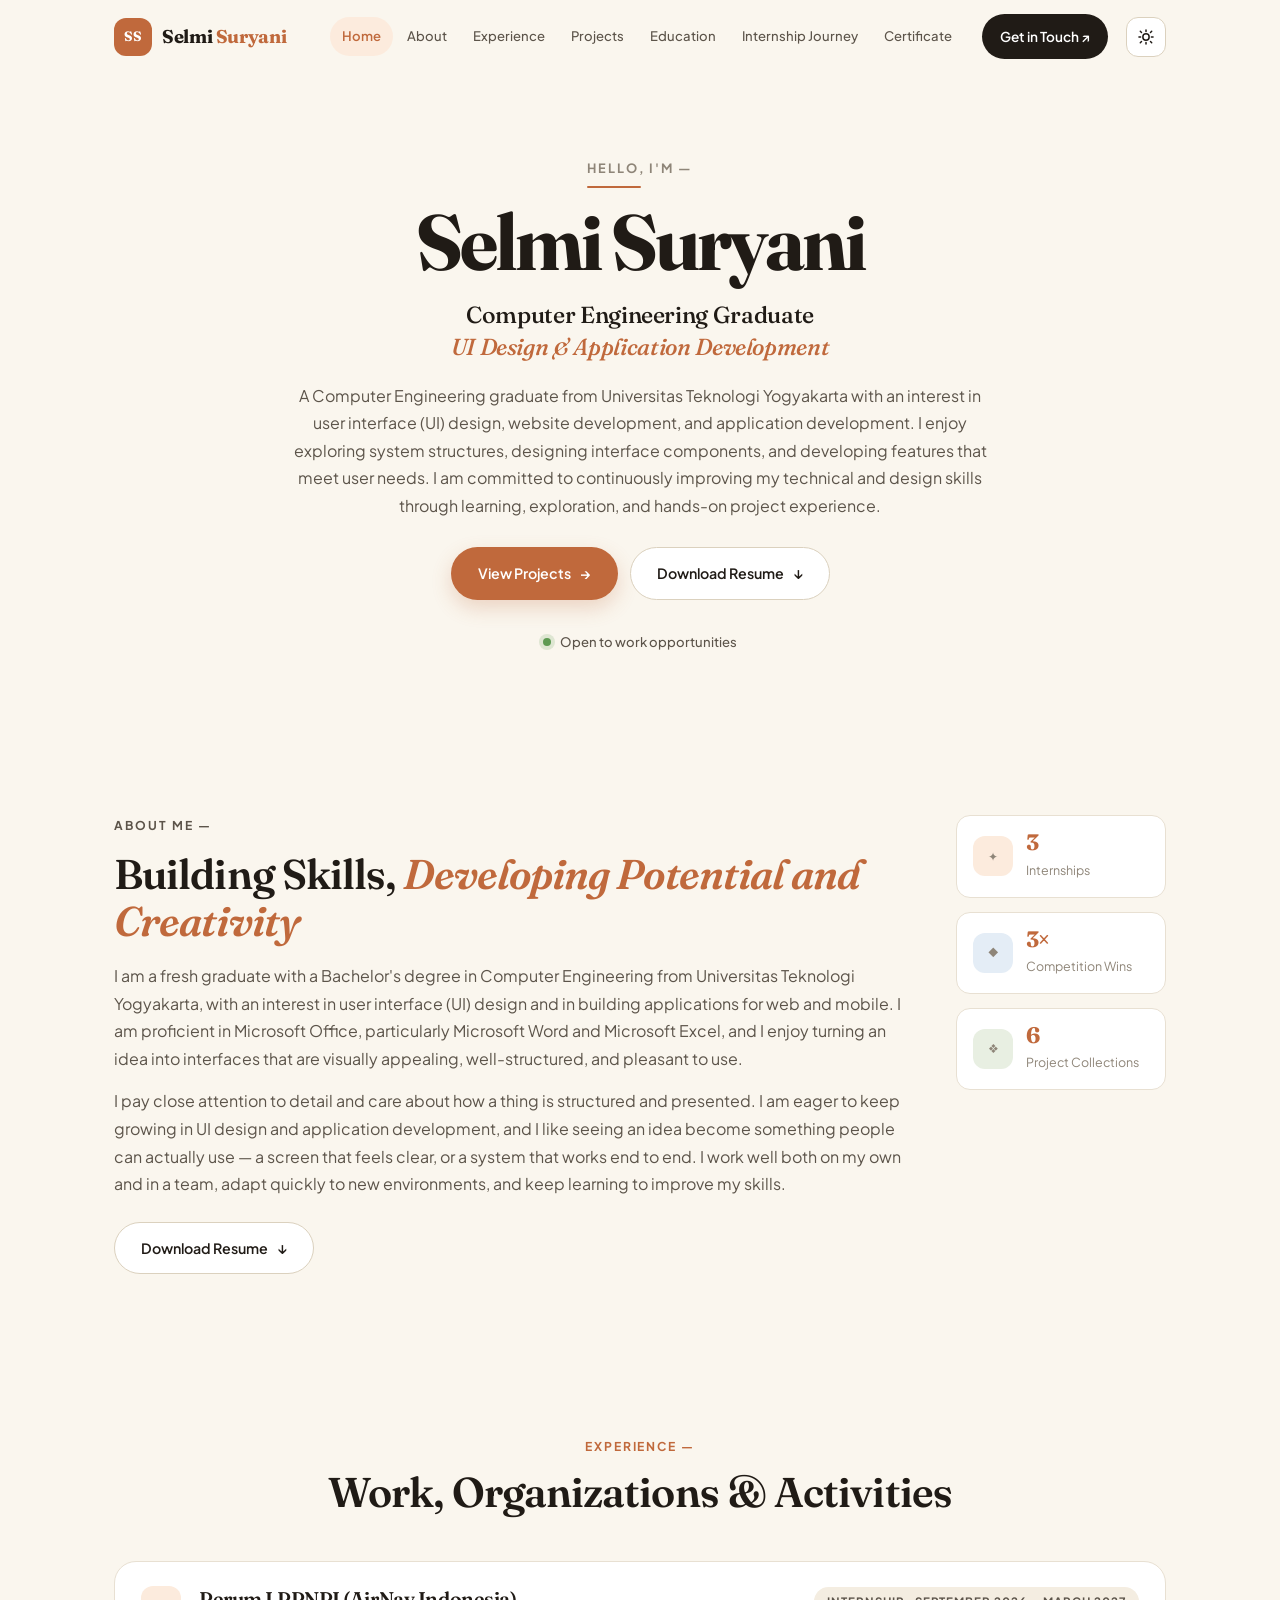
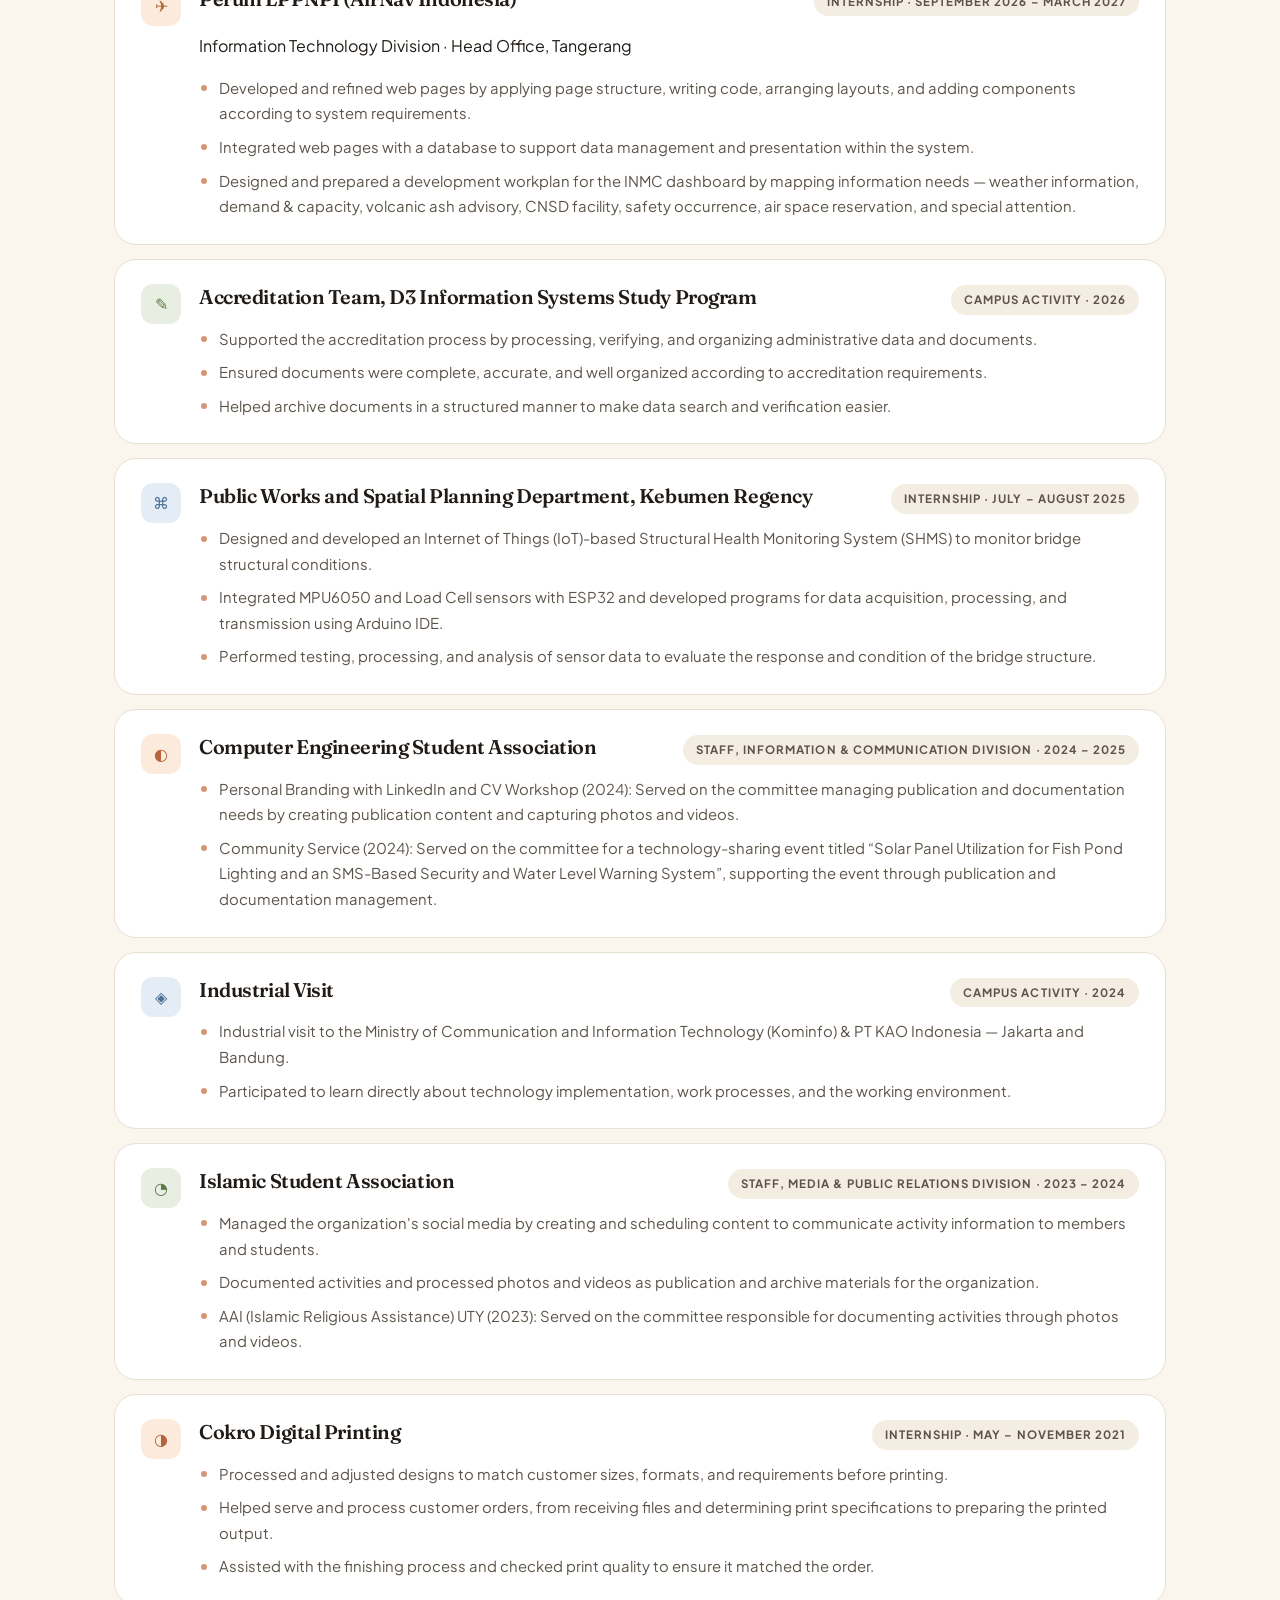
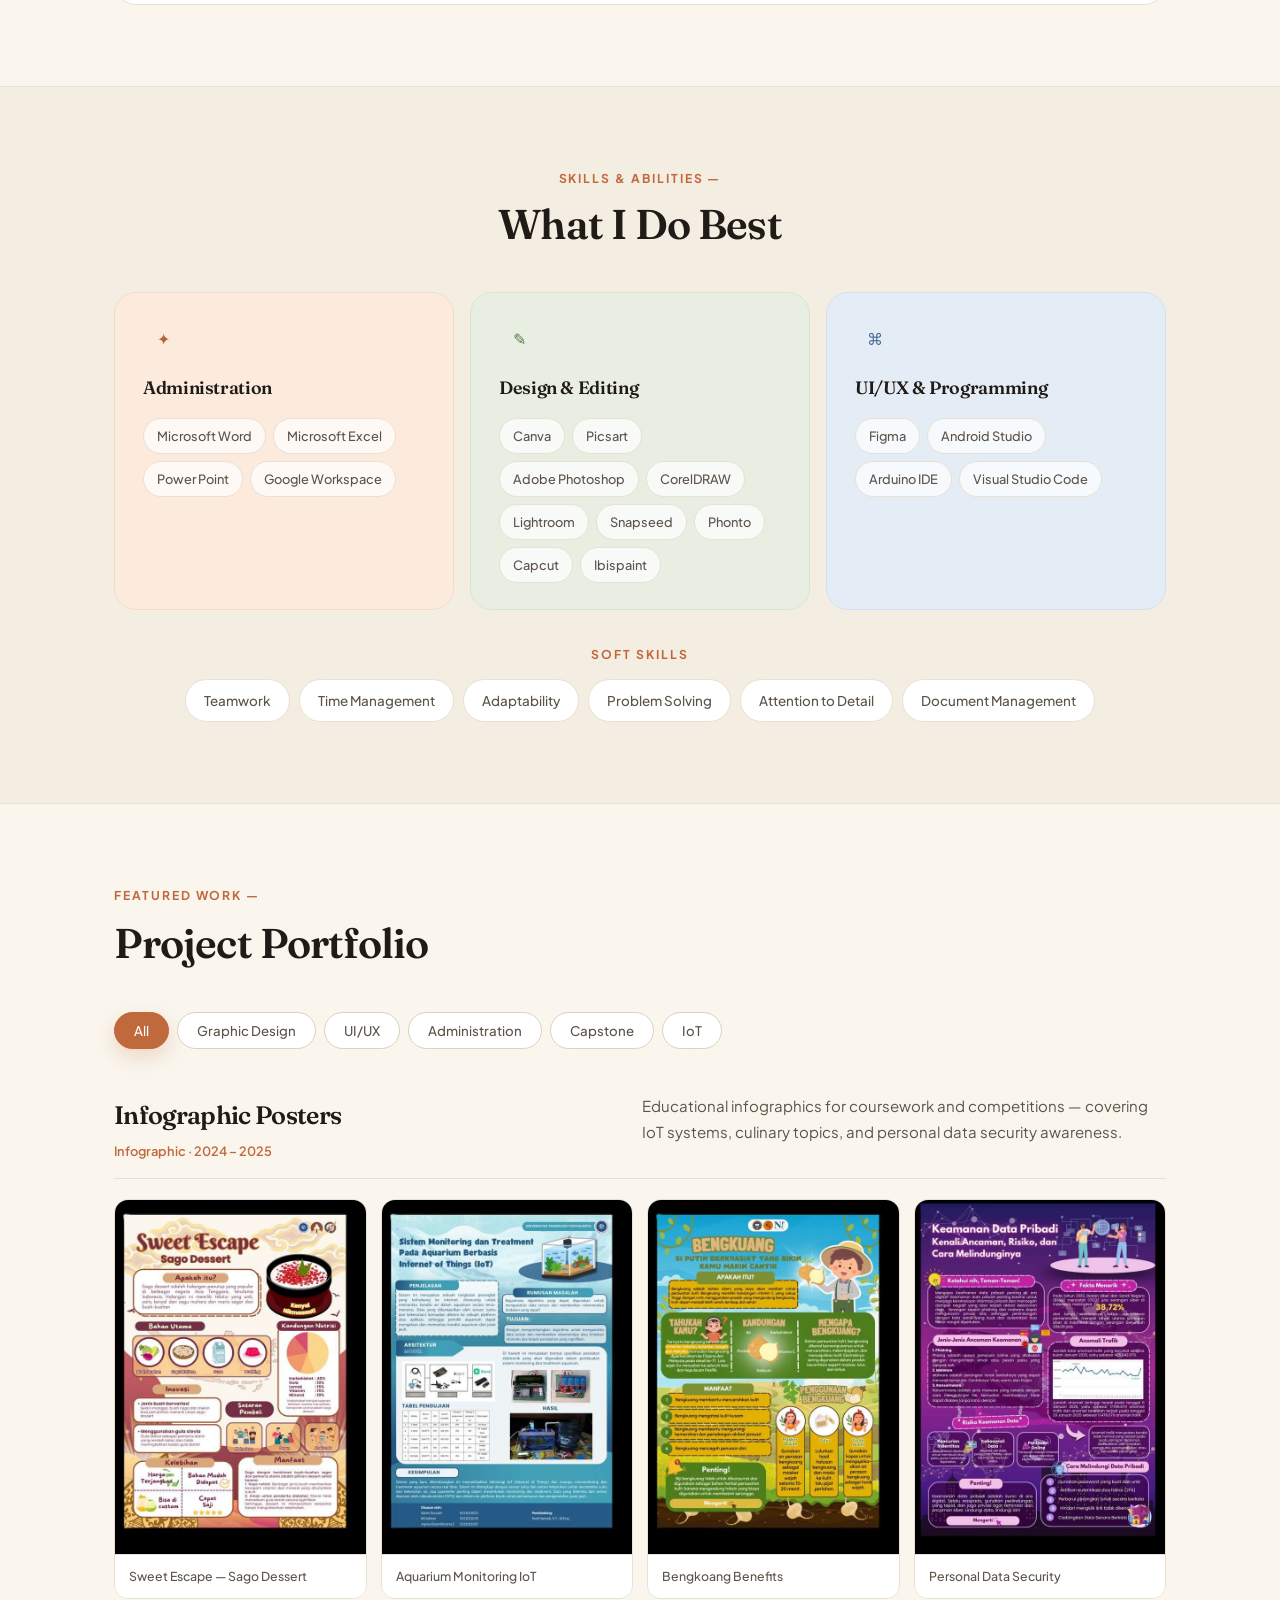
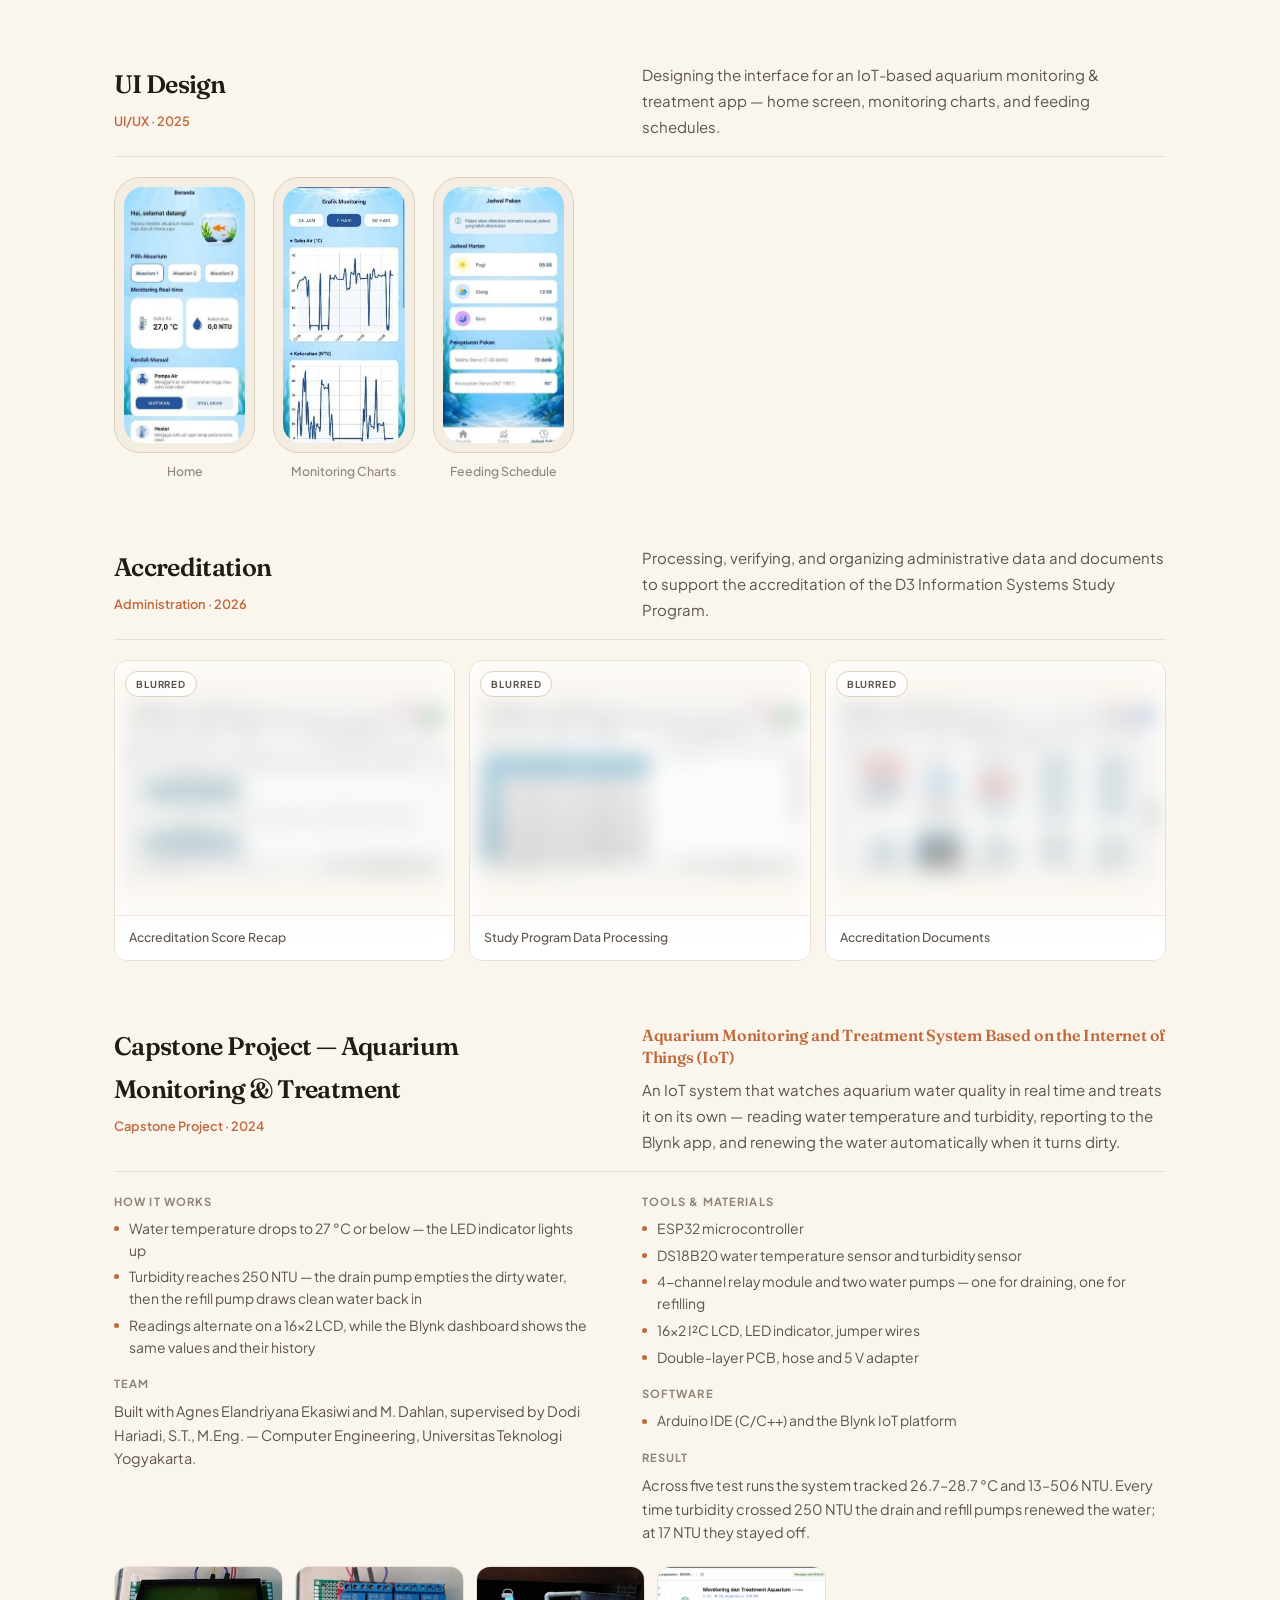
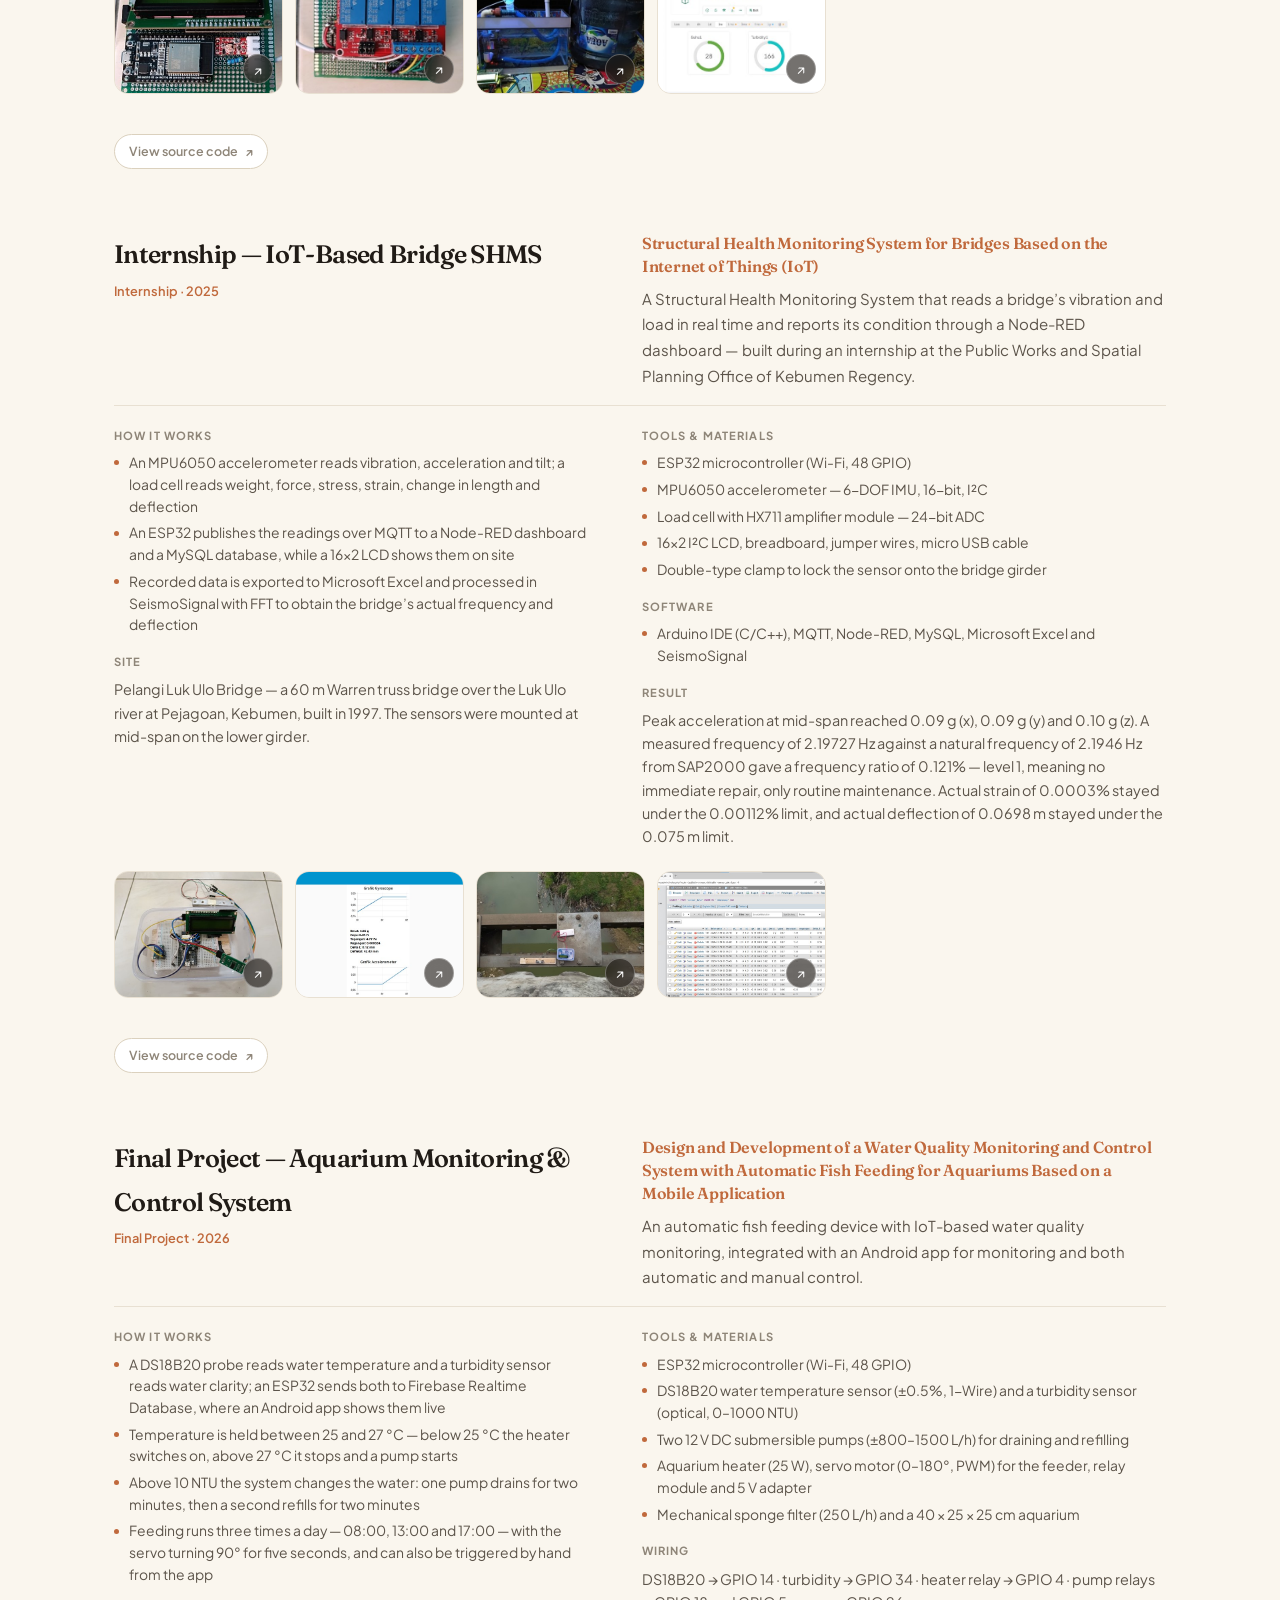
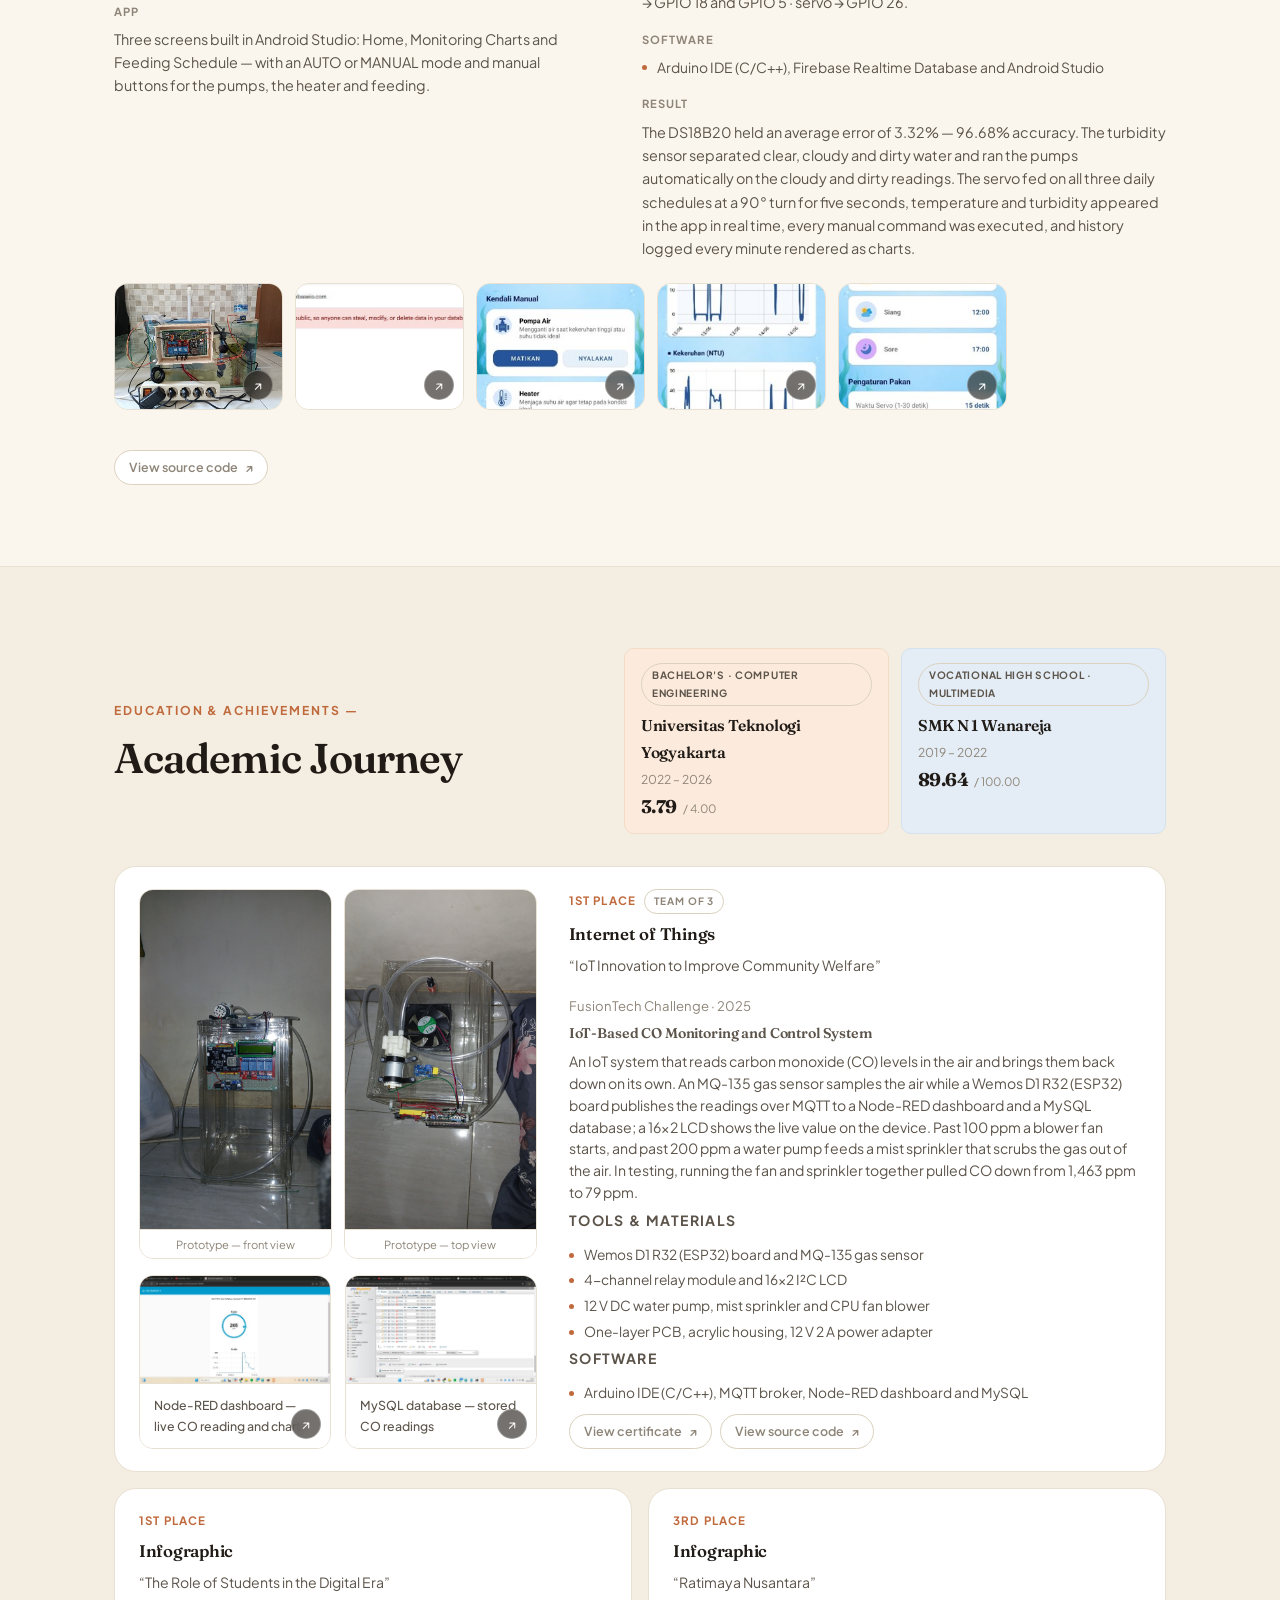
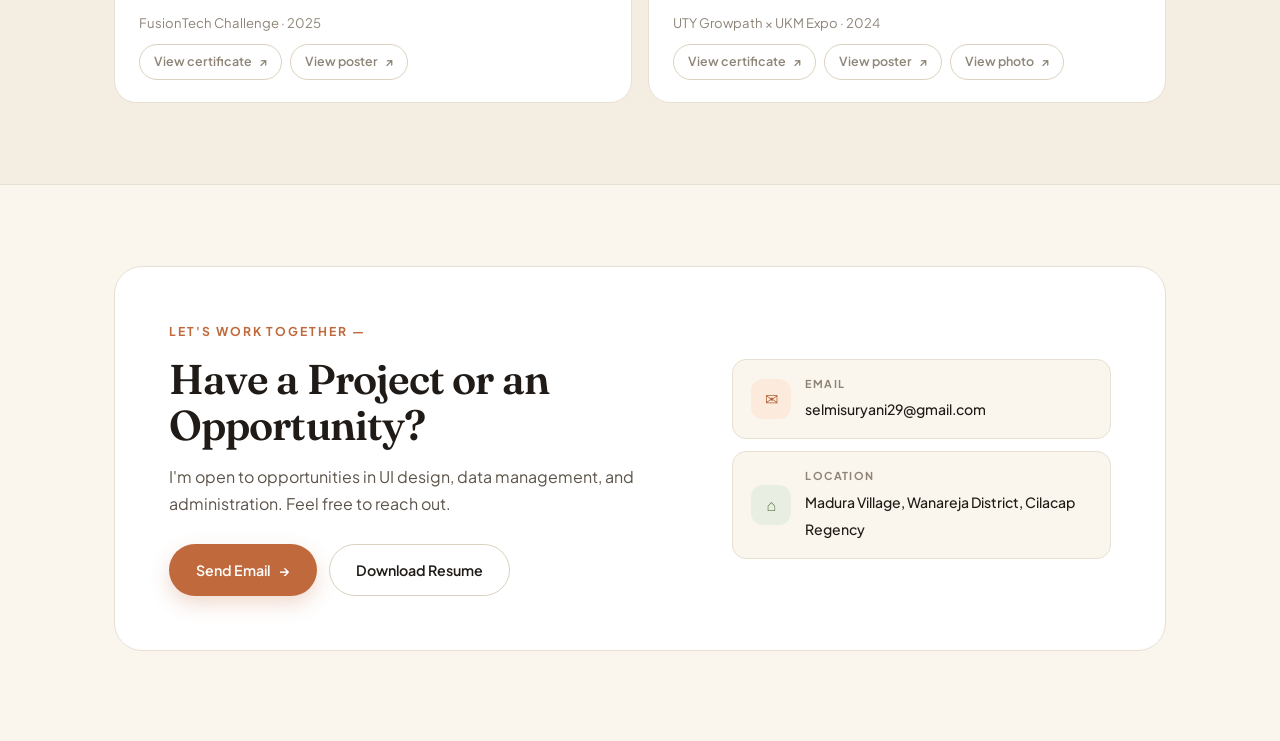
==== commit 20831972: "1st Place IoT: tambah penanda 'Team of 3' di samping peringkat" ====
--- a/index.html
+++ b/index.html
@@ -662,7 +662,10 @@
           </div>
 
           <div class="card__body">
-            <span class="card__rank">1st Place</span>
+            <div class="card__top">
+              <span class="card__rank">1st Place</span>
+              <span class="card__team">Team of 3</span>
+            </div>
             <h4>Internet of Things</h4>
             <p>&ldquo;IoT Innovation to Improve Community Welfare&rdquo;</p>
             <span class="card__meta">FusionTech Challenge &middot; 2025</span>
--- a/assets/css/style.css
+++ b/assets/css/style.css
@@ -419,6 +419,13 @@
 .card__rank{
   font-size:.72rem; font-weight:700; letter-spacing:.1em; text-transform:uppercase;
   color:var(--terra);
+}
+
+/* Label tim di samping peringkat — penanda bahwa lombanya beregu */
+.card__top{display:flex; align-items:center; gap:8px; flex-wrap:wrap;}
+.card__team{
+  font-size:.63rem; font-weight:700; letter-spacing:.09em; text-transform:uppercase;
+  color:var(--ink-3); padding:3px 9px; border-radius:100px; border:1px solid var(--line-2);
 }
 .card--plain h4{font-family:var(--serif); font-weight:600; font-size:1.05rem; letter-spacing:-.015em;}
 .card--plain p{margin:0; font-size:.88rem; color:var(--ink-2); line-height:1.55;}
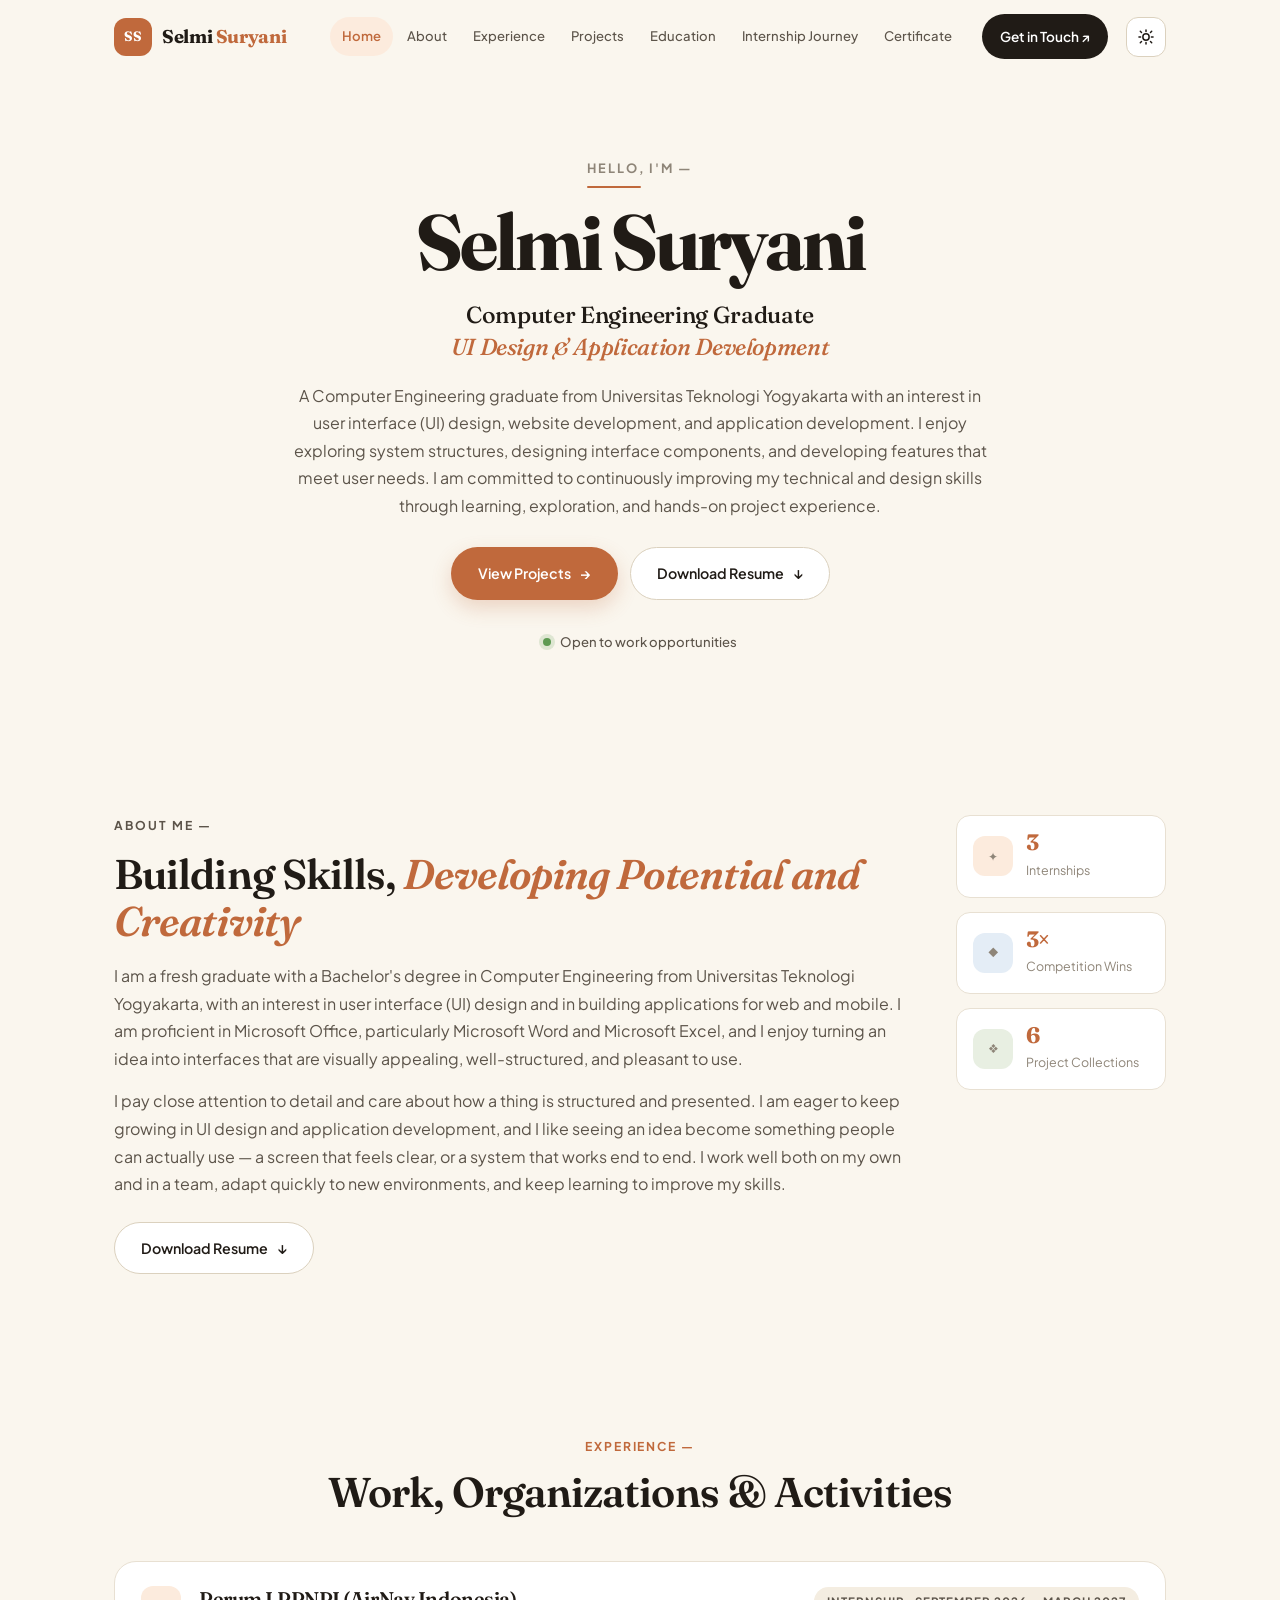
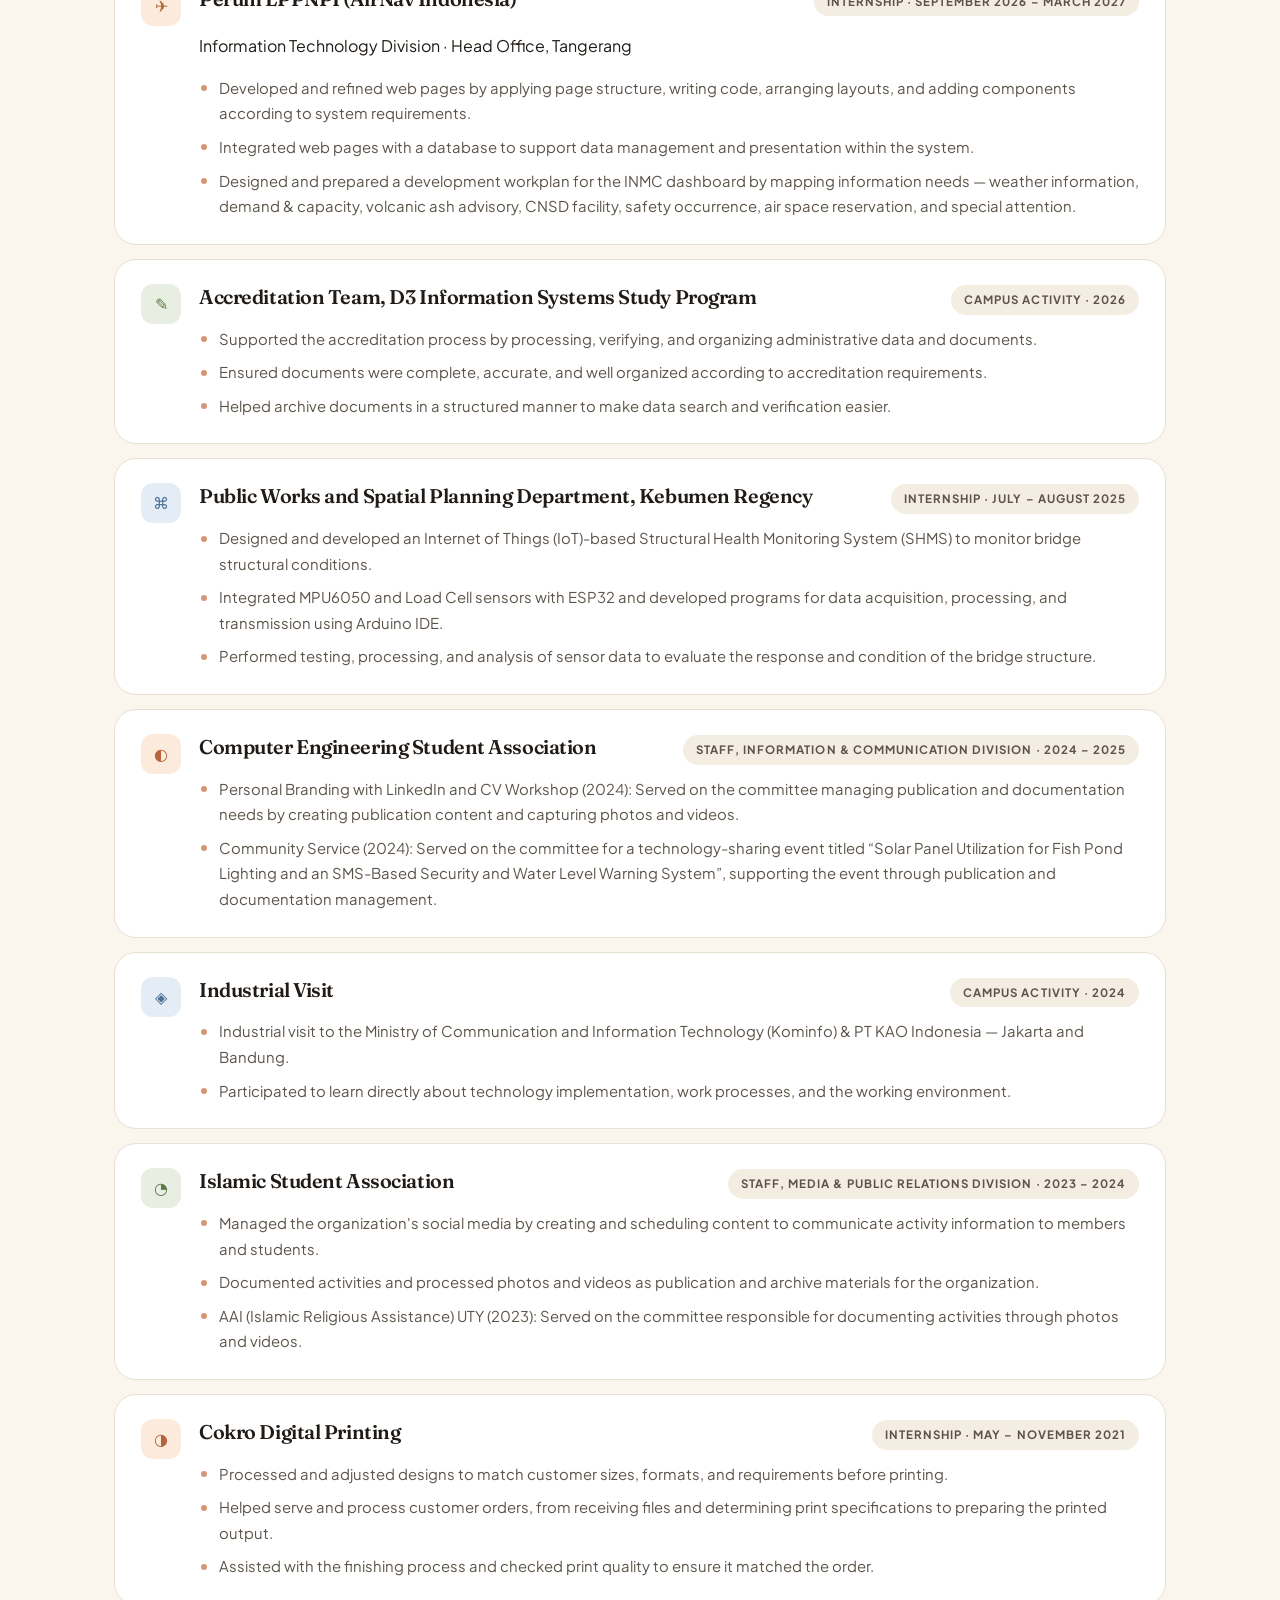
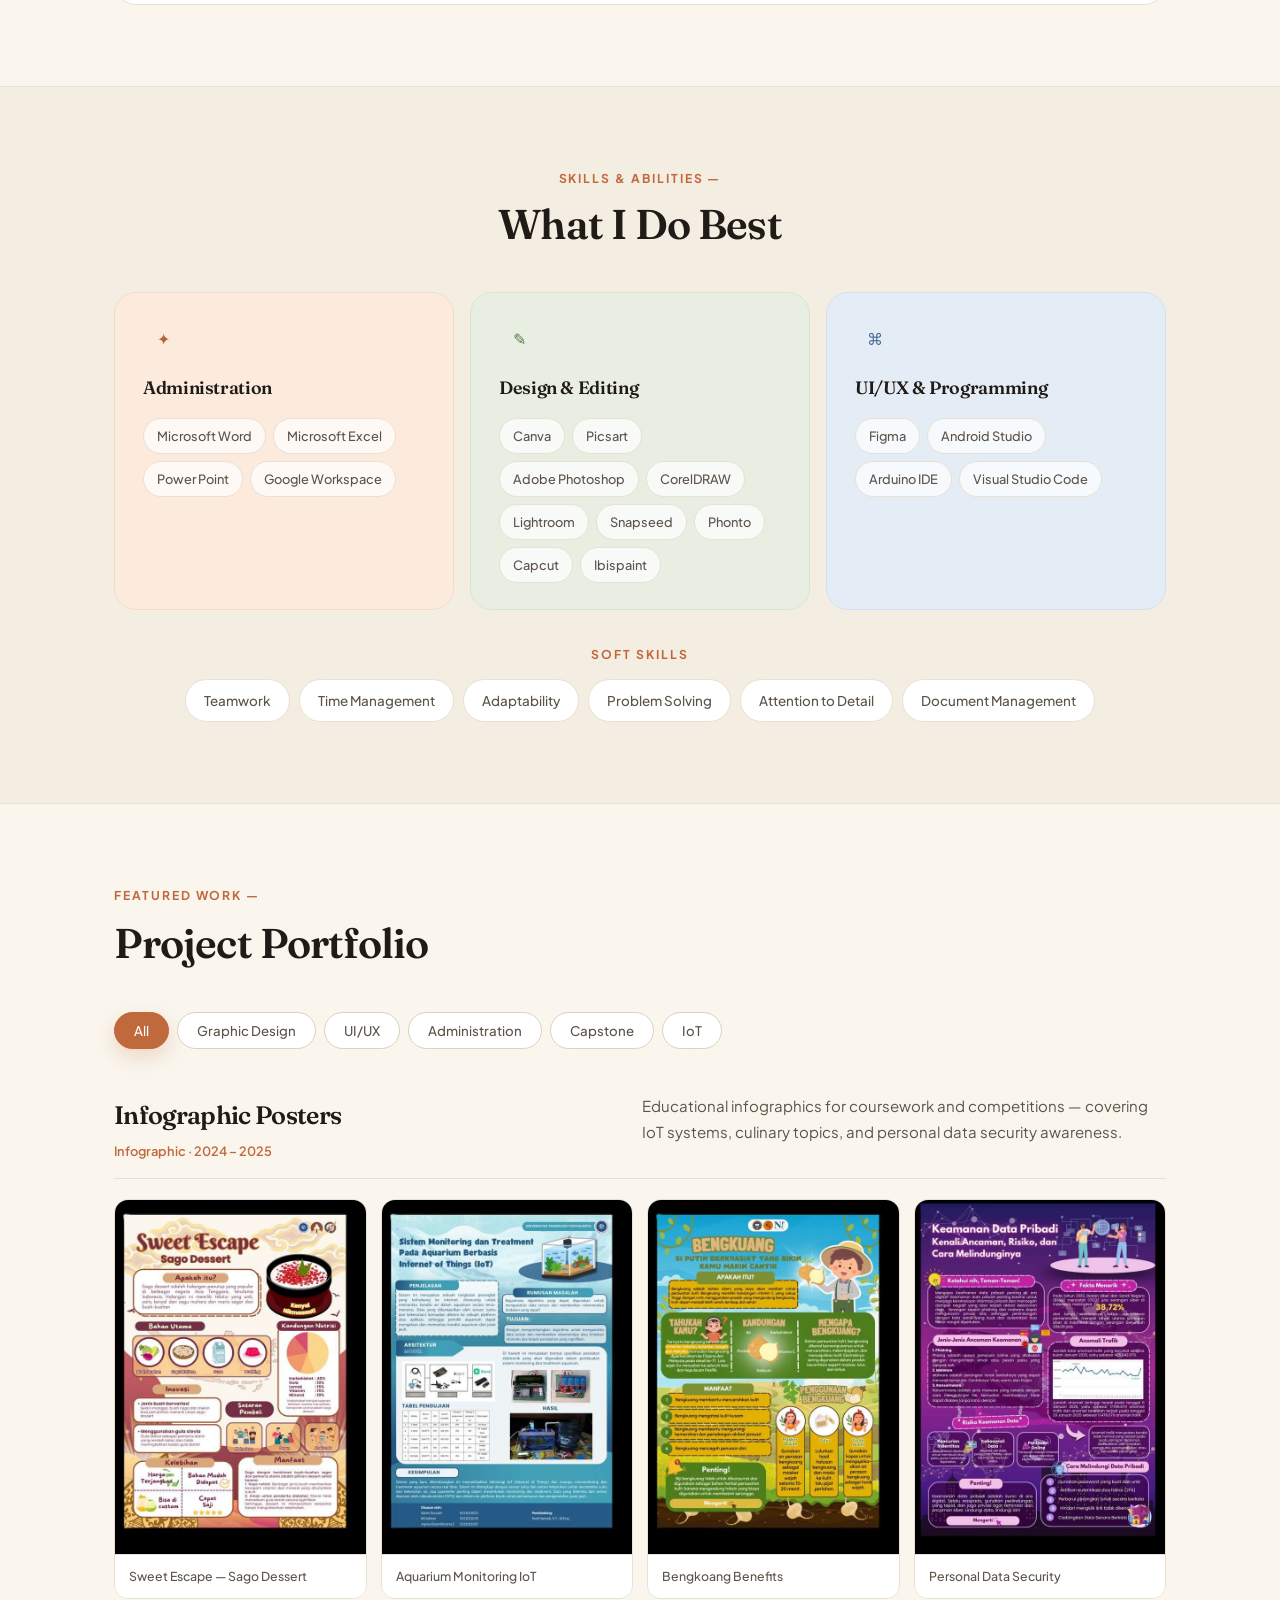
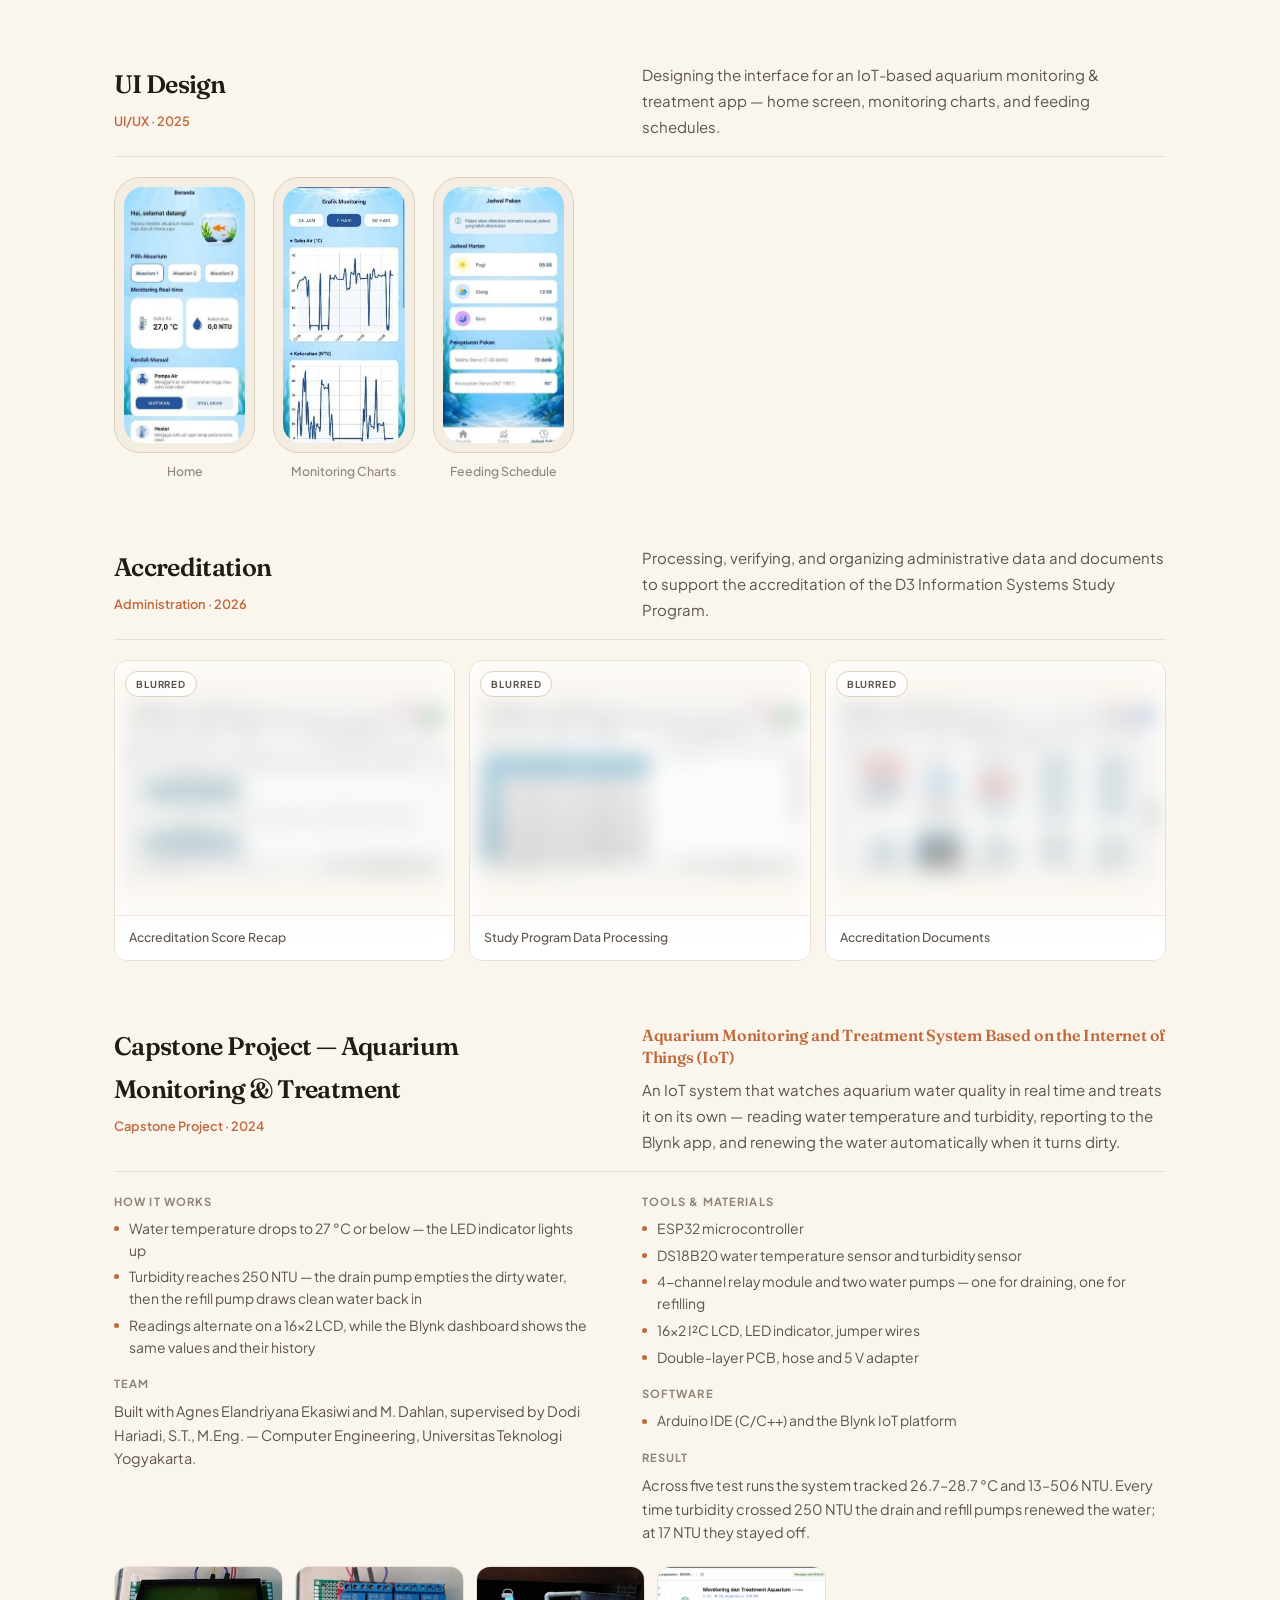
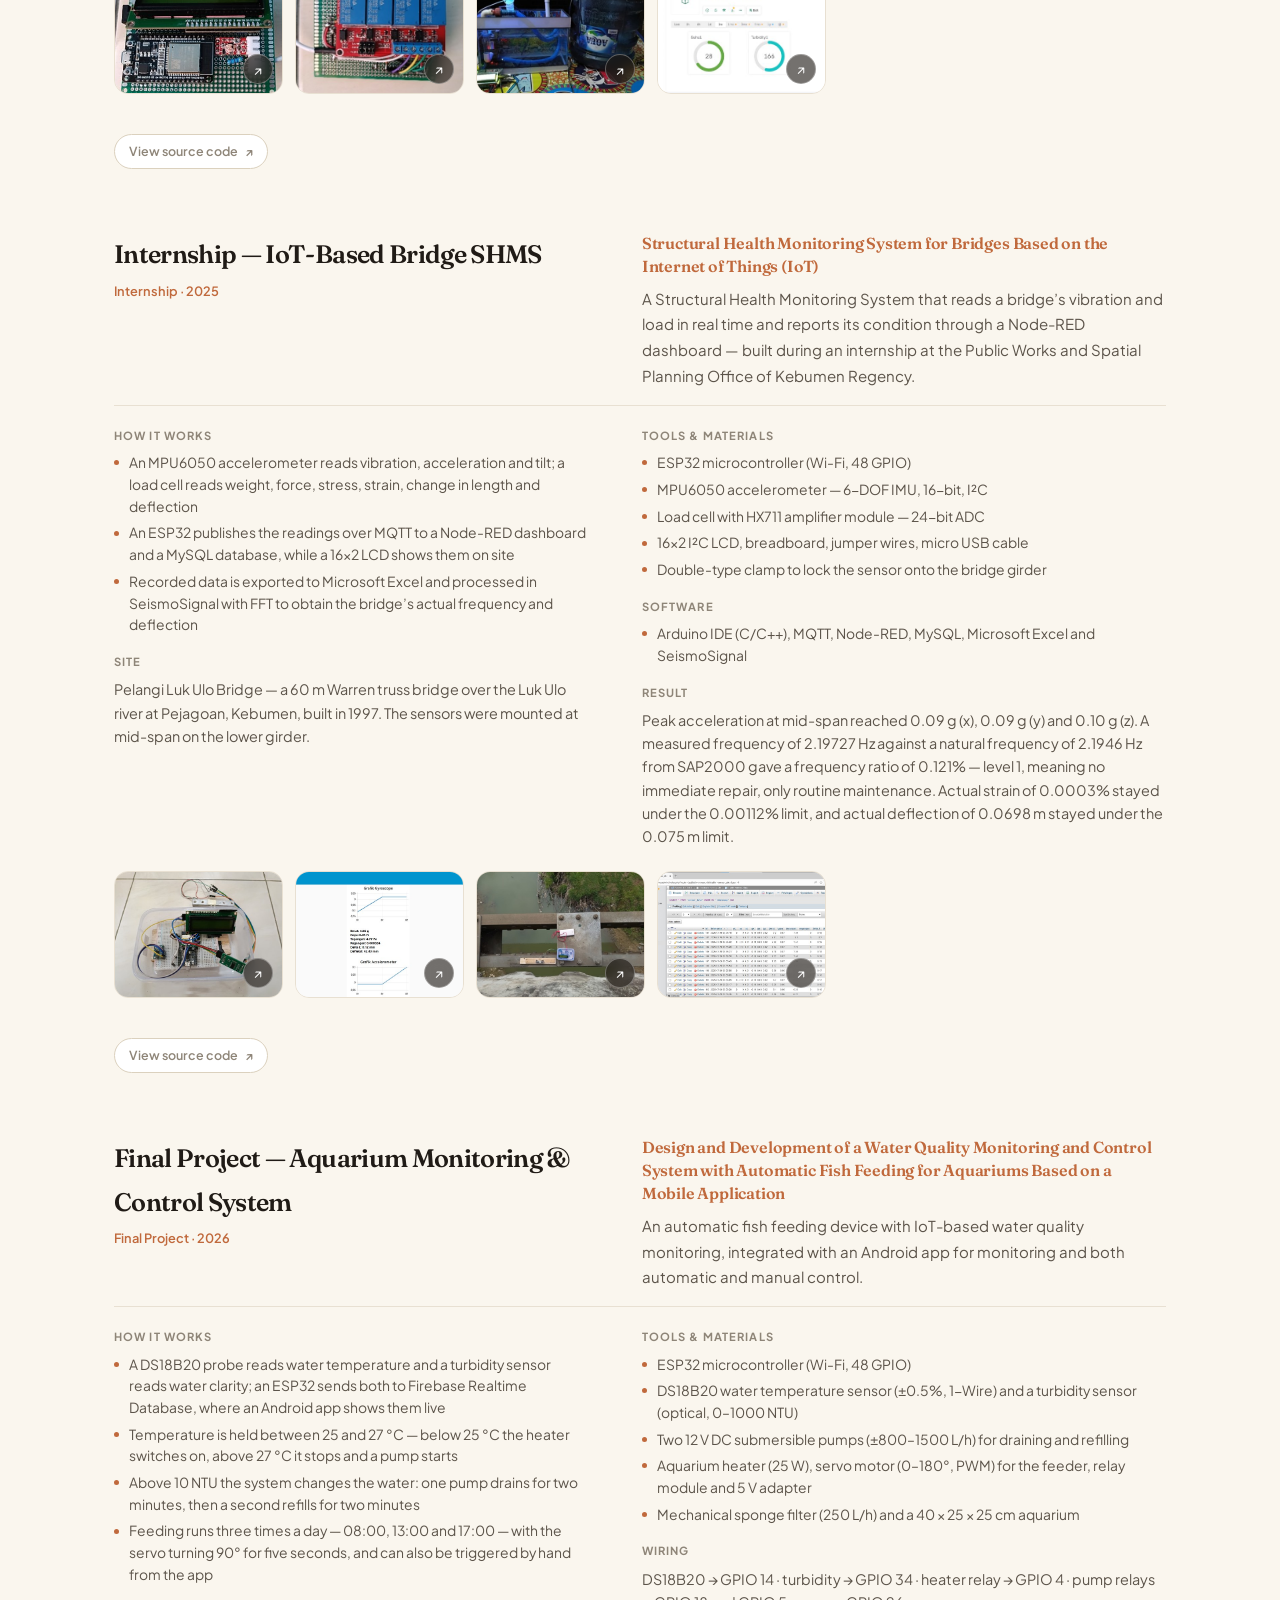
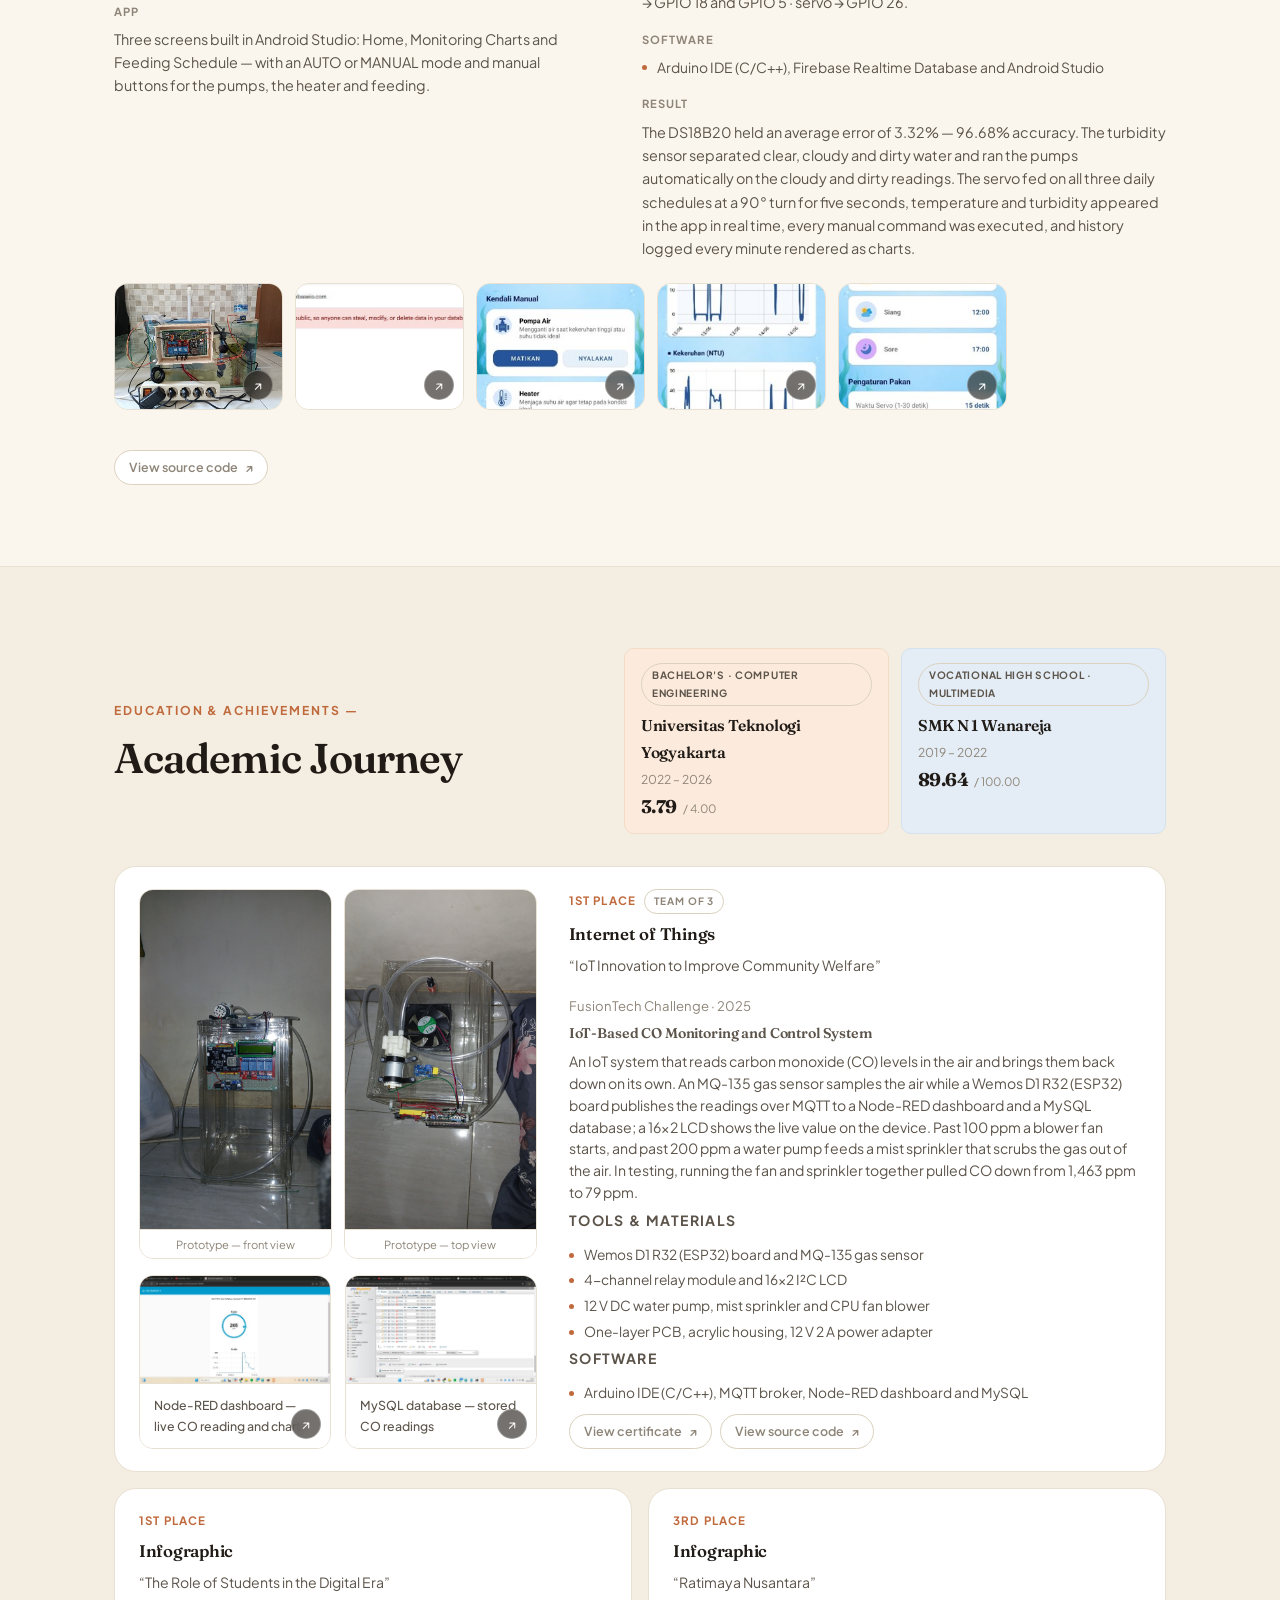
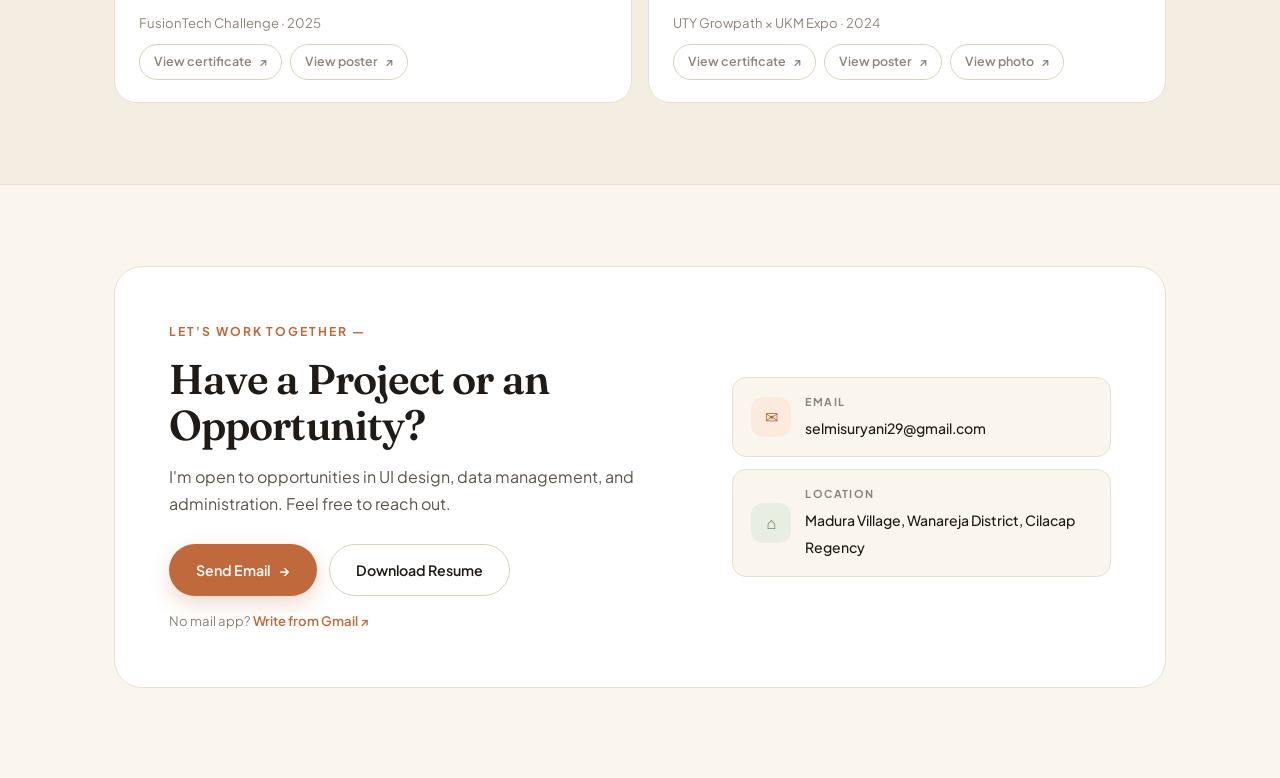
==== commit 952a09cf: "Contact: tombol Send Email & alamat email pakai mailto terisi (subjek+badan), tambah tautan cadangan" ====
--- a/index.html
+++ b/index.html
@@ -731,16 +731,17 @@
           Feel free to reach out.
         </p>
         <div class="cta__btns">
-          <a href="mailto:selmisuryani29@gmail.com" class="btn btn--solid">Send Email <span aria-hidden="true">→</span></a>
+          <a href="mailto:selmisuryani29@gmail.com?subject=Hello%20Selmi&body=Hi%20Selmi%2C%0D%0A%0D%0A" class="btn btn--solid">Send Email <span aria-hidden="true">→</span></a>
           <a href="assets/Selmi-Suryani-Resume.pdf" download class="btn btn--soft">Download Resume</a>
         </div>
+        <p class="cta__alt">No mail app? <a href="https://mail.google.com/mail/?view=cm&fs=1&to=selmisuryani29@gmail.com&su=Hello%20Selmi" target="_blank" rel="noopener">Write from Gmail <span aria-hidden="true">&#8599;</span></a></p>
       </div>
 
       <ul class="cta__list">
         <li>
           <span class="ic ic--peach" aria-hidden="true">✉</span>
           <div><span class="cta__k">Email</span>
-            <a href="mailto:selmisuryani29@gmail.com">selmisuryani29@gmail.com</a></div>
+            <a href="mailto:selmisuryani29@gmail.com?subject=Hello%20Selmi">selmisuryani29@gmail.com</a></div>
         </li>
         <li>
           <span class="ic ic--sage" aria-hidden="true">⌂</span>
--- a/assets/css/style.css
+++ b/assets/css/style.css
@@ -733,6 +733,9 @@
 .cta__text .h2{margin-bottom:14px;}
 .cta__lead{color:var(--ink-2); margin:0 0 26px; max-width:46ch;}
 .cta__btns{display:flex; flex-wrap:wrap; gap:12px;}
+.cta__alt{margin:14px 0 0; font-size:.82rem; color:var(--ink-3);}
+.cta__alt a{color:var(--terra); text-decoration:none; font-weight:600;}
+.cta__alt a:hover{text-decoration:underline;}
 .cta__list{display:grid; gap:12px;}
 .cta__list li{
   display:flex; align-items:center; gap:14px; background:var(--cream);
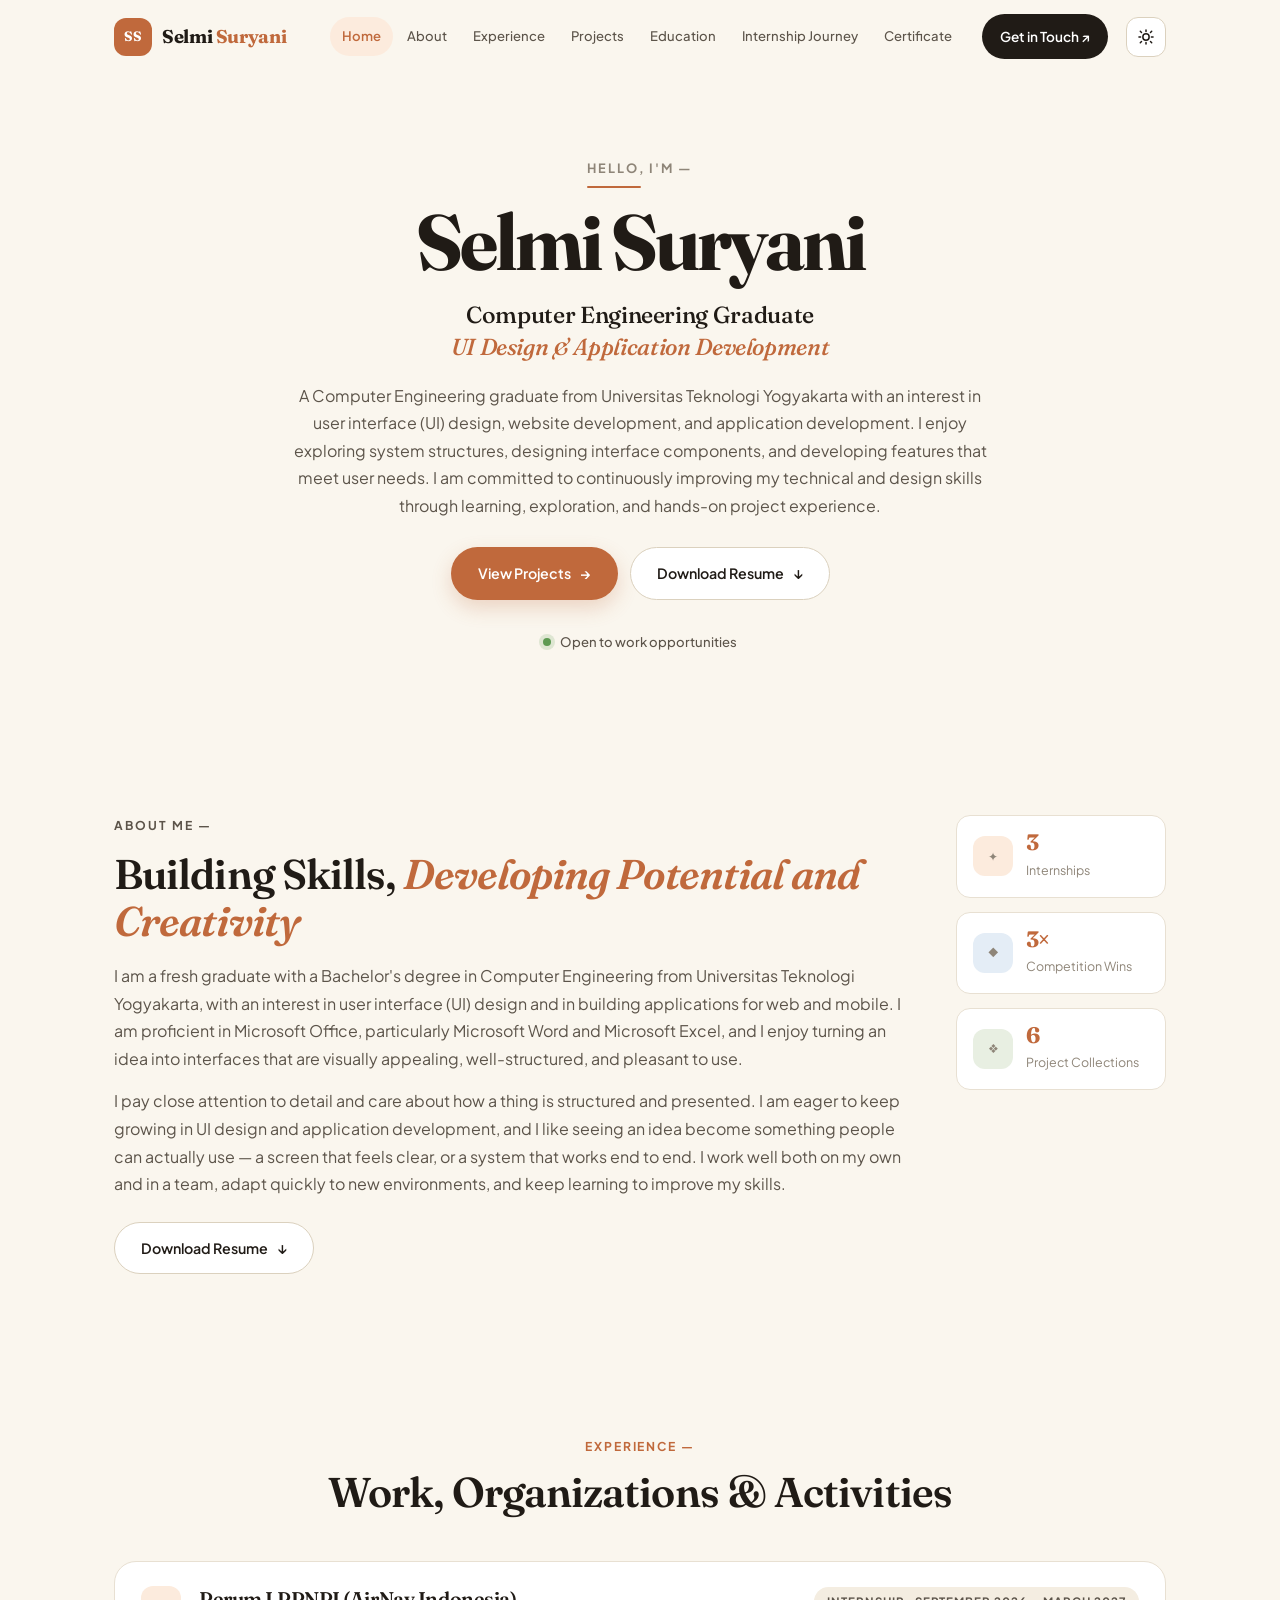
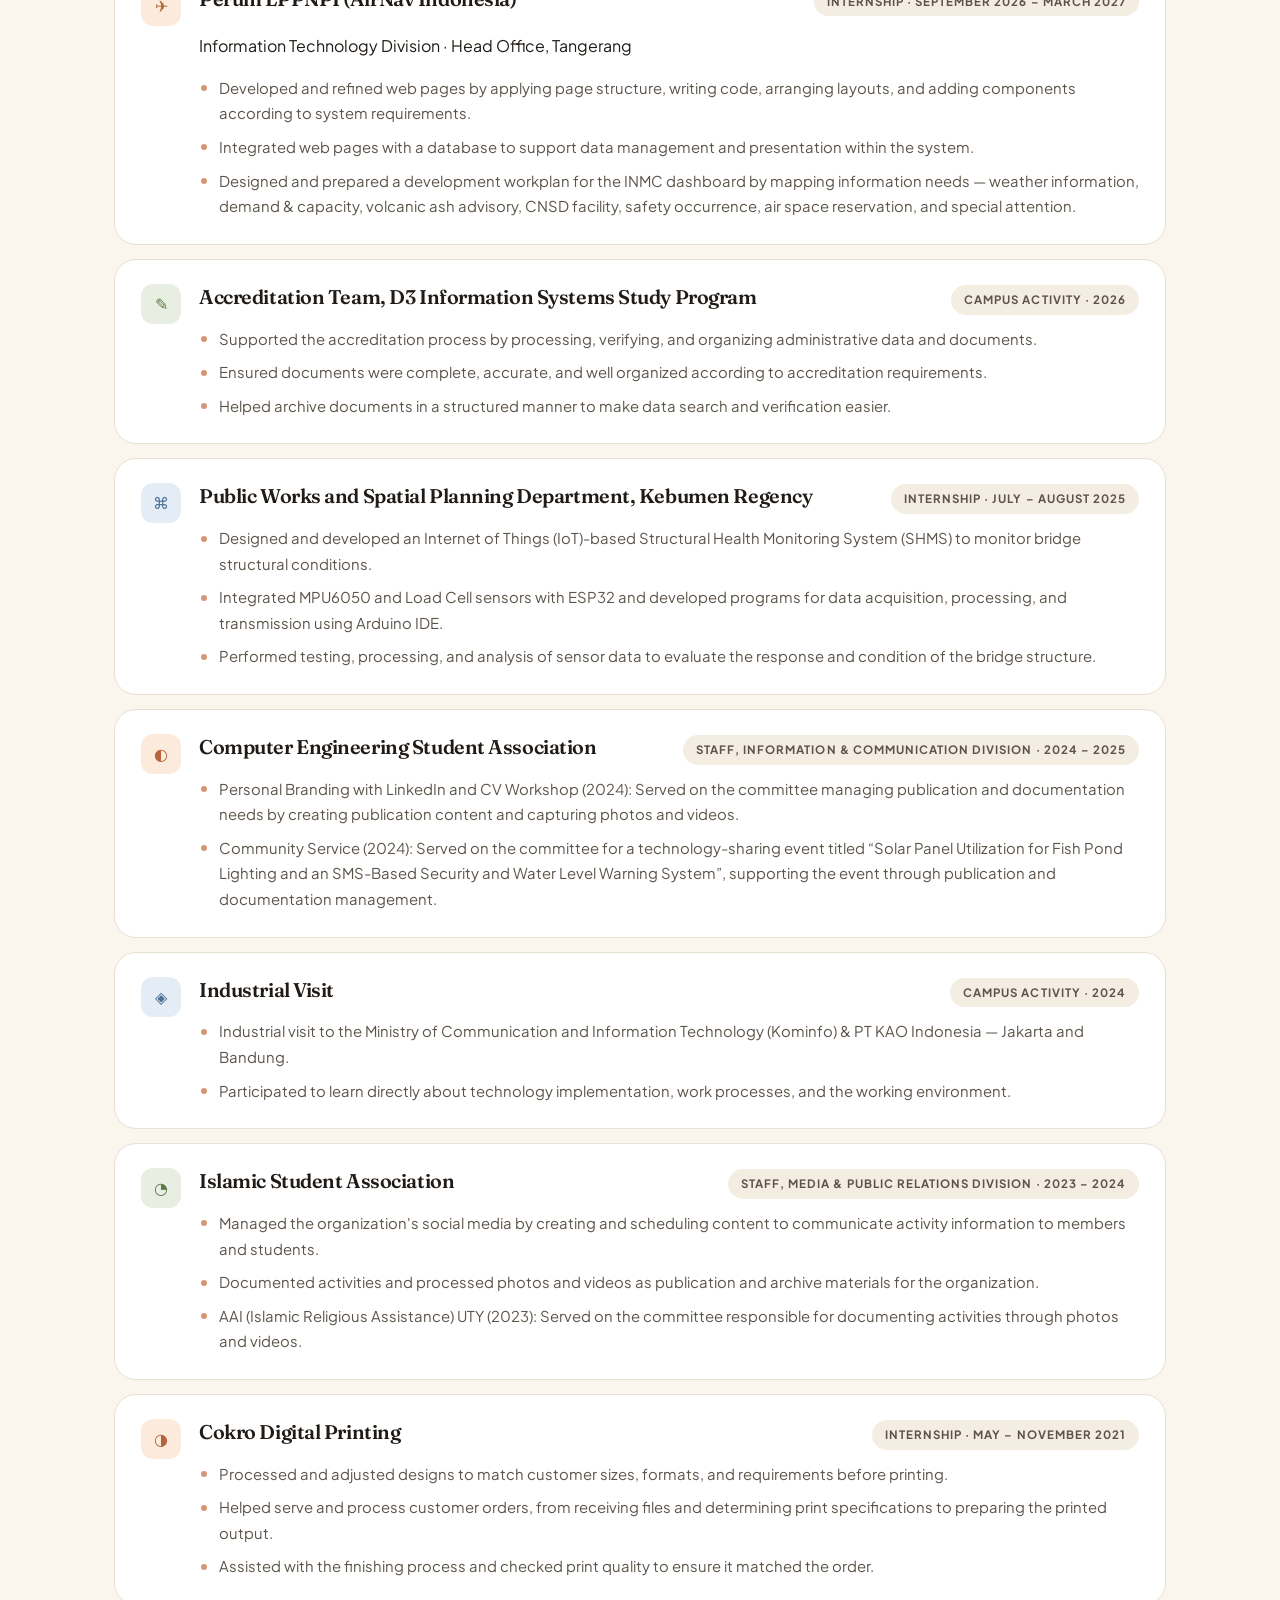
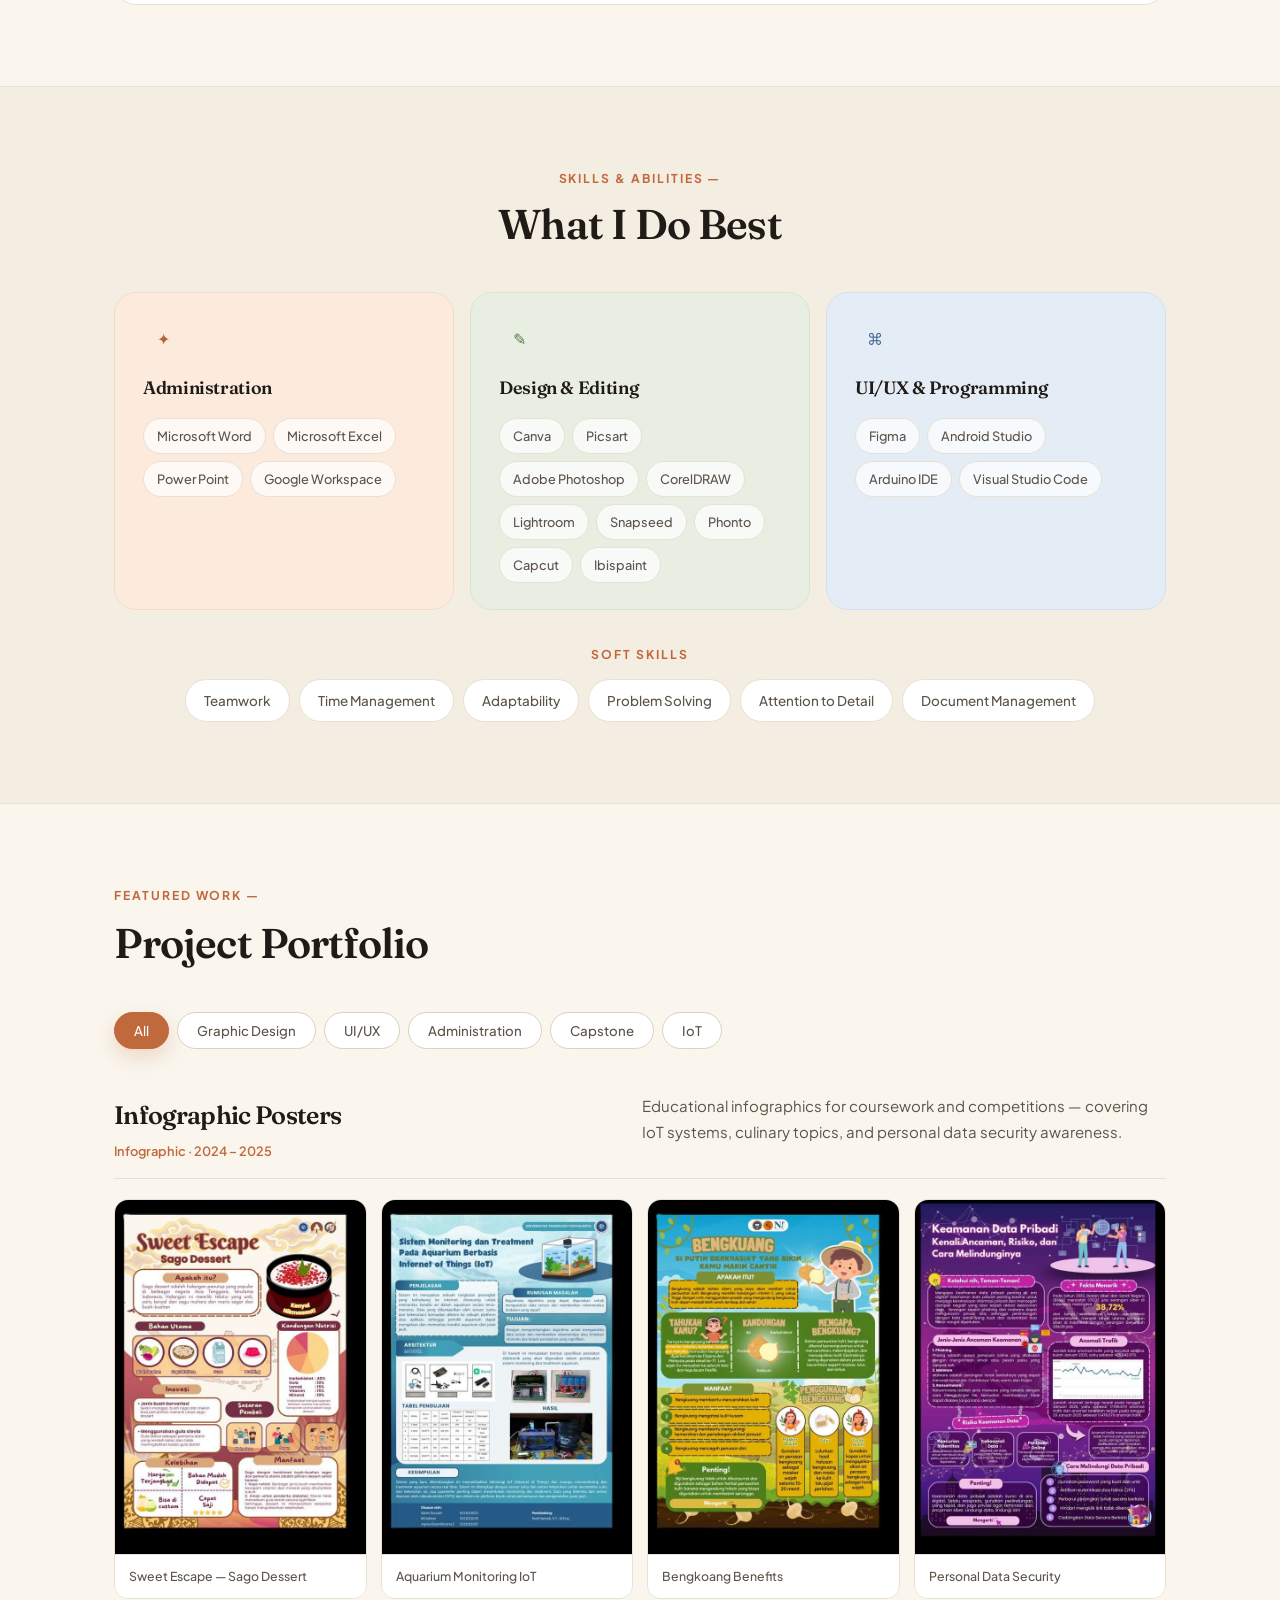
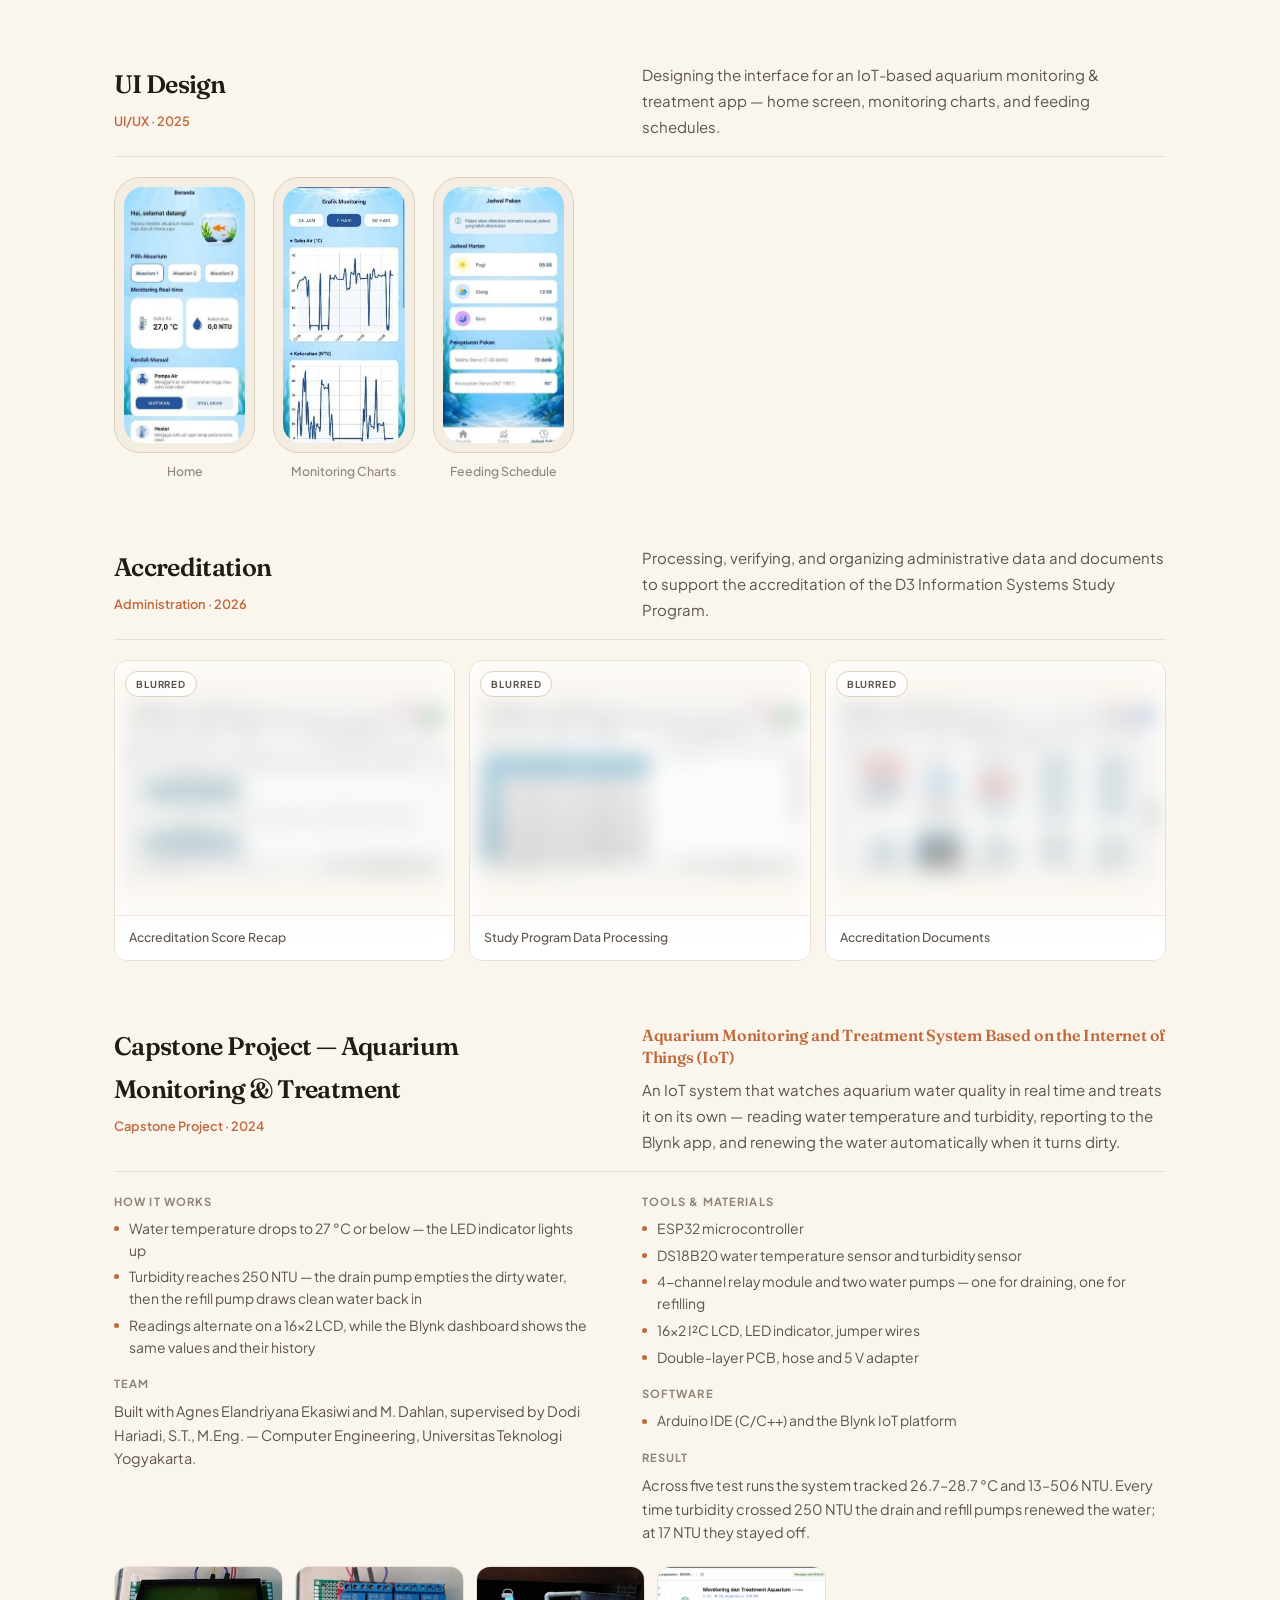
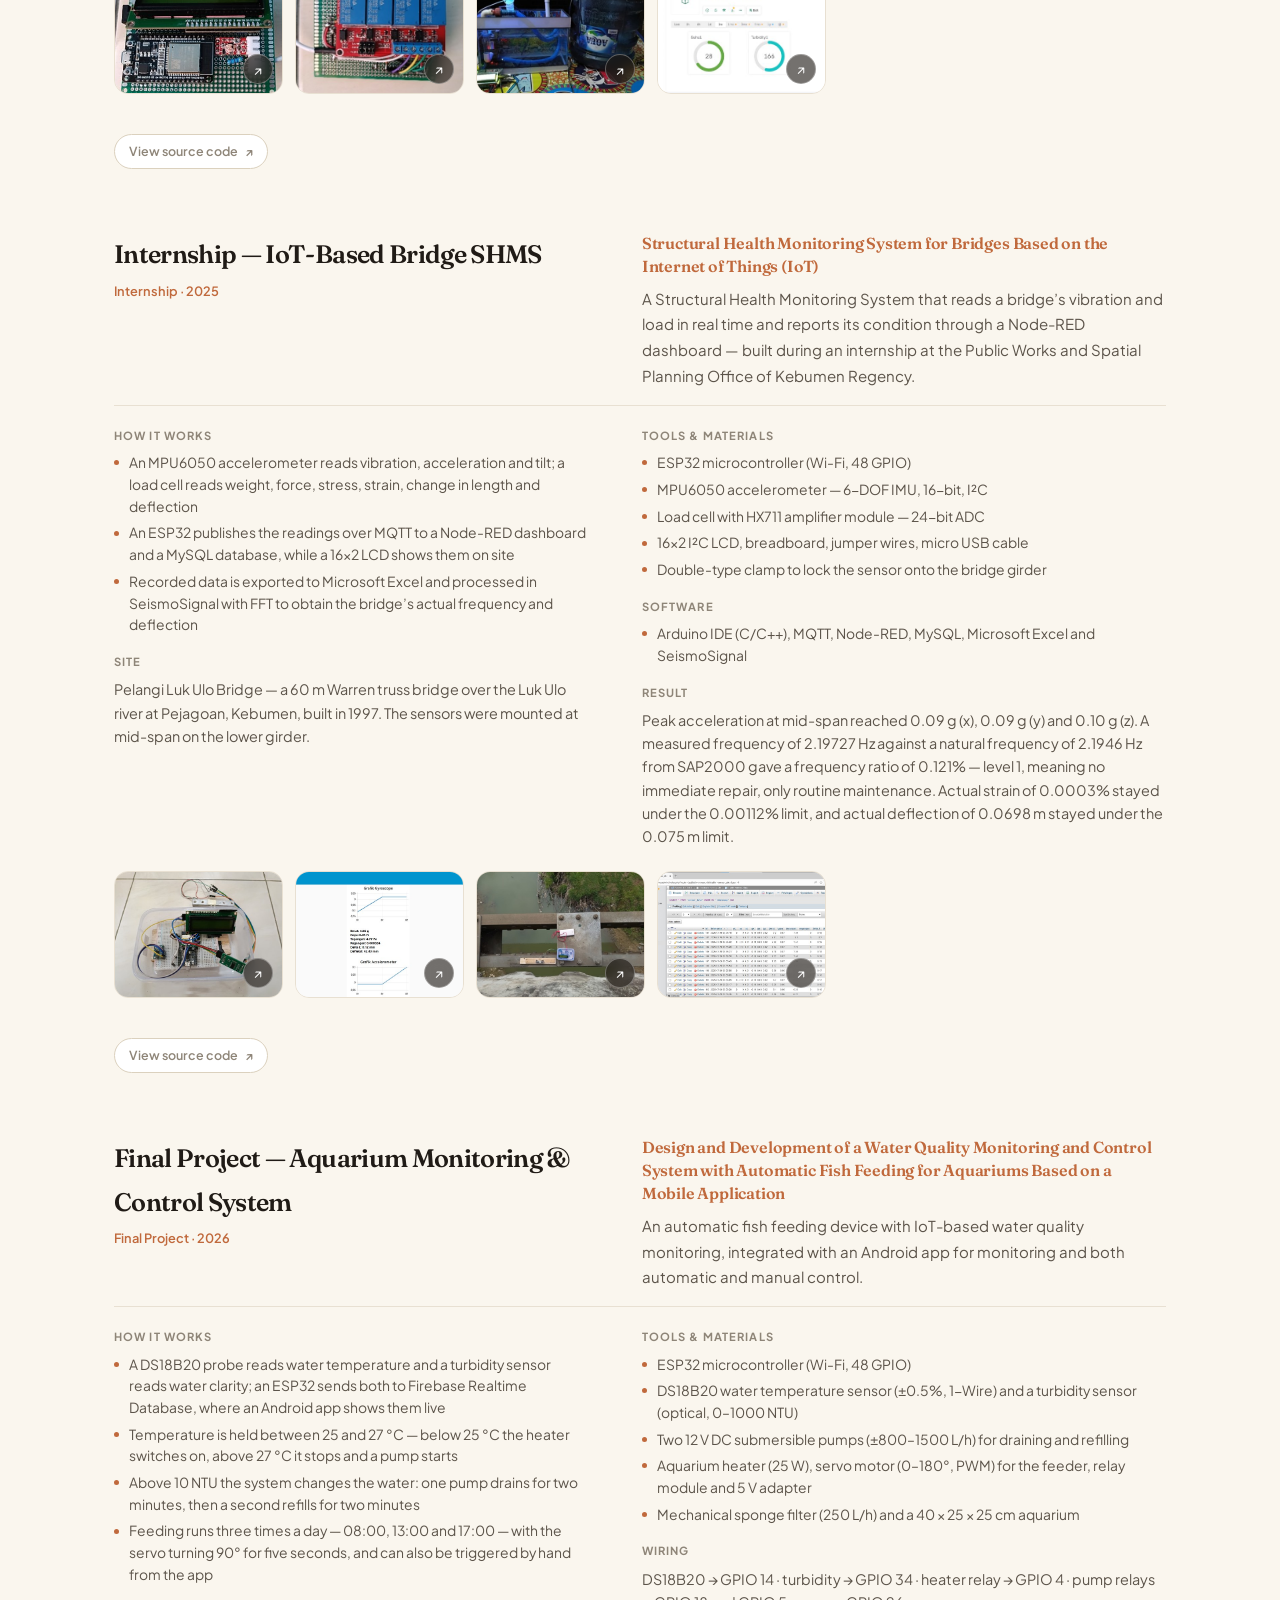
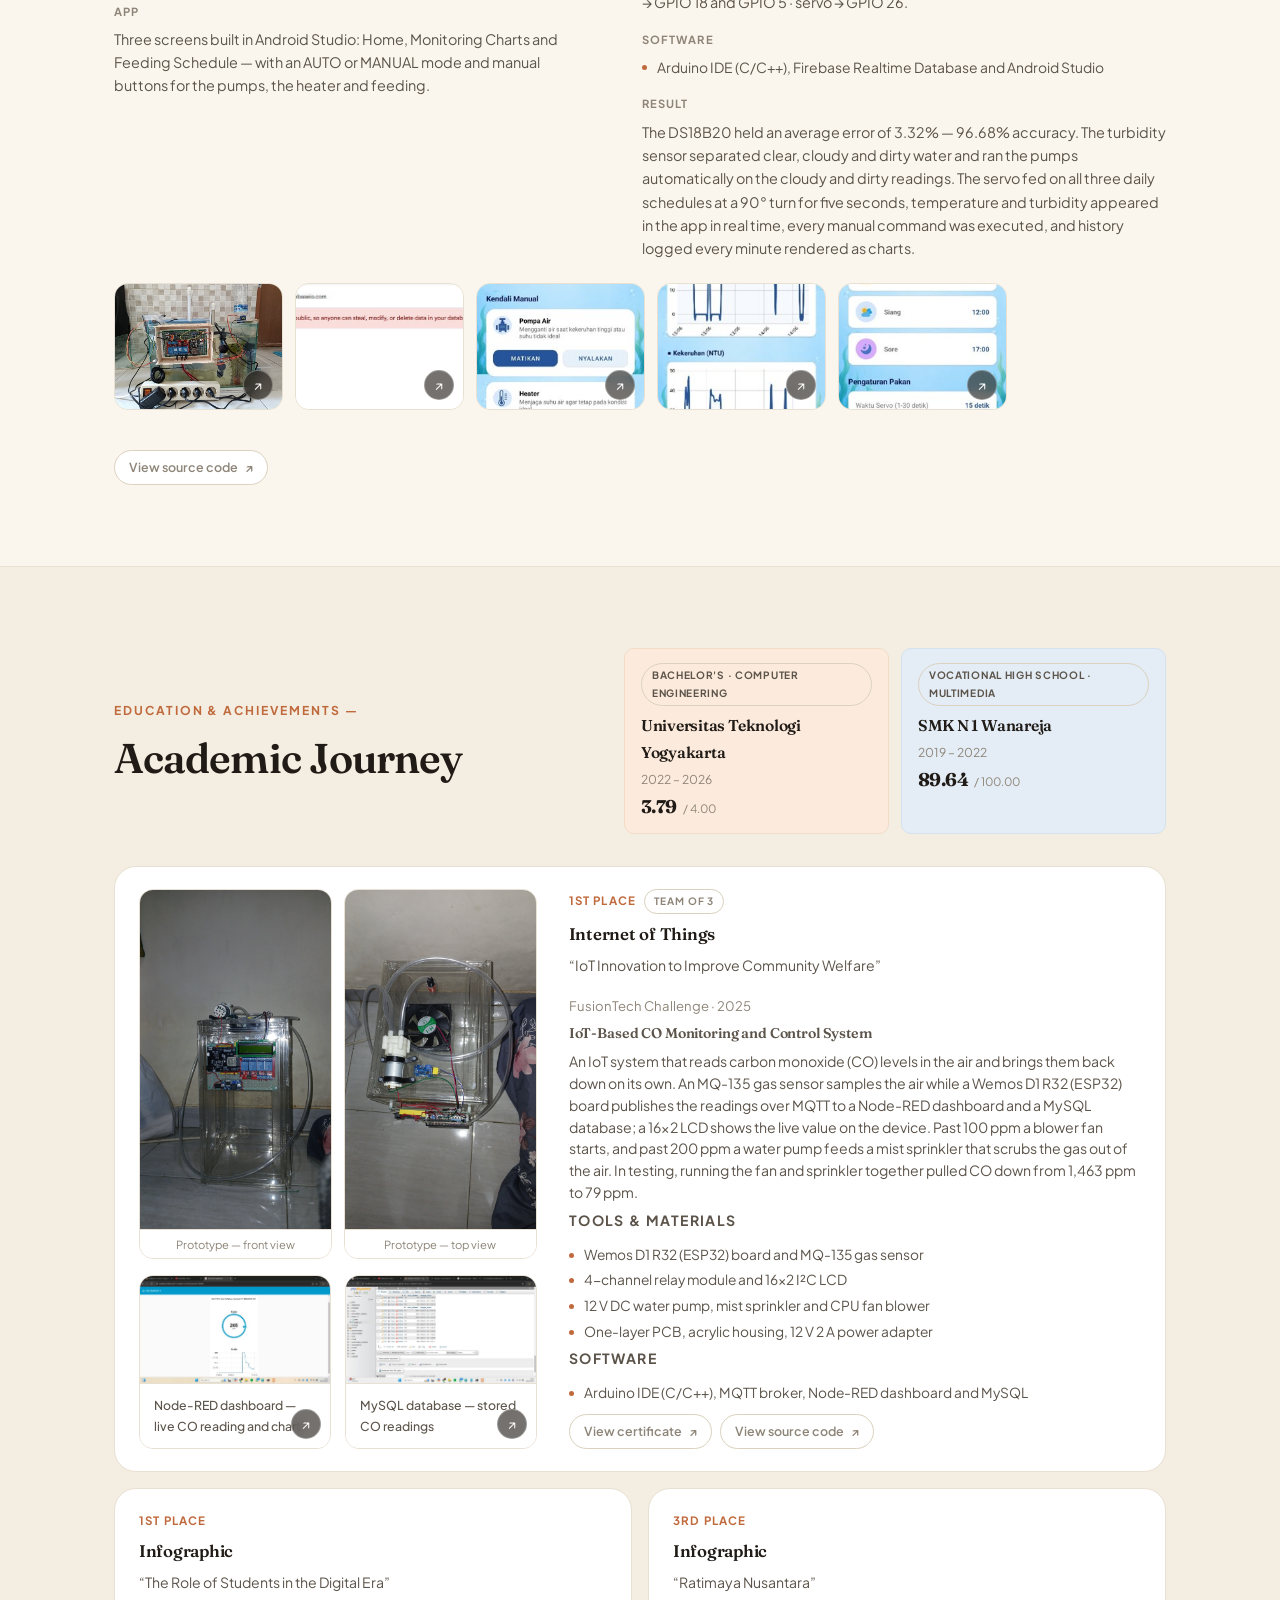
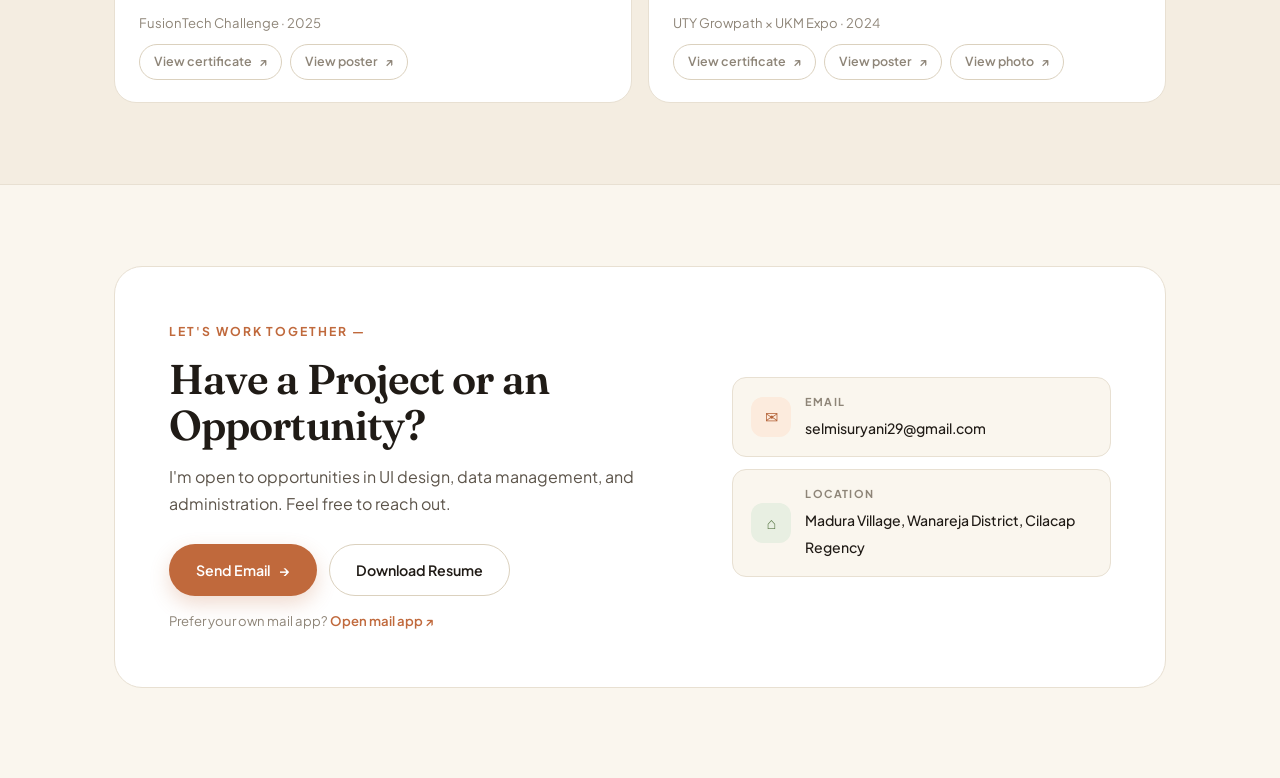
==== commit e7d018af: "Contact: tombol Send Email diarahkan ke Gmail compose (selalu terbuka), mailto jadi tautan cadangan;" ====
--- a/index.html
+++ b/index.html
@@ -731,10 +731,10 @@
           Feel free to reach out.
         </p>
         <div class="cta__btns">
-          <a href="mailto:selmisuryani29@gmail.com?subject=Hello%20Selmi&body=Hi%20Selmi%2C%0D%0A%0D%0A" class="btn btn--solid">Send Email <span aria-hidden="true">→</span></a>
+          <a href="https://mail.google.com/mail/?view=cm&fs=1&to=selmisuryani29@gmail.com&su=Hello%20Selmi" target="_blank" rel="noopener" class="btn btn--solid">Send Email <span aria-hidden="true">→</span></a>
           <a href="assets/Selmi-Suryani-Resume.pdf" download class="btn btn--soft">Download Resume</a>
         </div>
-        <p class="cta__alt">No mail app? <a href="https://mail.google.com/mail/?view=cm&fs=1&to=selmisuryani29@gmail.com&su=Hello%20Selmi" target="_blank" rel="noopener">Write from Gmail <span aria-hidden="true">&#8599;</span></a></p>
+        <p class="cta__alt">Prefer your own mail app? <a href="mailto:selmisuryani29@gmail.com?subject=Hello%20Selmi&body=Hi%20Selmi%2C%0D%0A%0D%0A">Open mail app <span aria-hidden="true">&#8599;</span></a></p>
       </div>
 
       <ul class="cta__list">
--- a/assets/css/style.css
+++ b/assets/css/style.css
@@ -141,6 +141,7 @@
   display:inline-flex; align-items:center; gap:9px; padding:13px 26px; border-radius:100px;
   font-size:.89rem; font-weight:600; transition:.24s; border:1.5px solid transparent;
 }
+.btn:active{transform:translateY(0) scale(.97);}
 .btn--solid{background:var(--terra); color:var(--on-terra); box-shadow:0 8px 20px rgba(192,105,60,.24);}
 .btn--solid:hover{background:var(--terra); color:var(--on-terra); transform:translateY(-2px); box-shadow:0 12px 26px rgba(192,105,60,.32);}
 .btn--solid span{transition:transform .24s;}
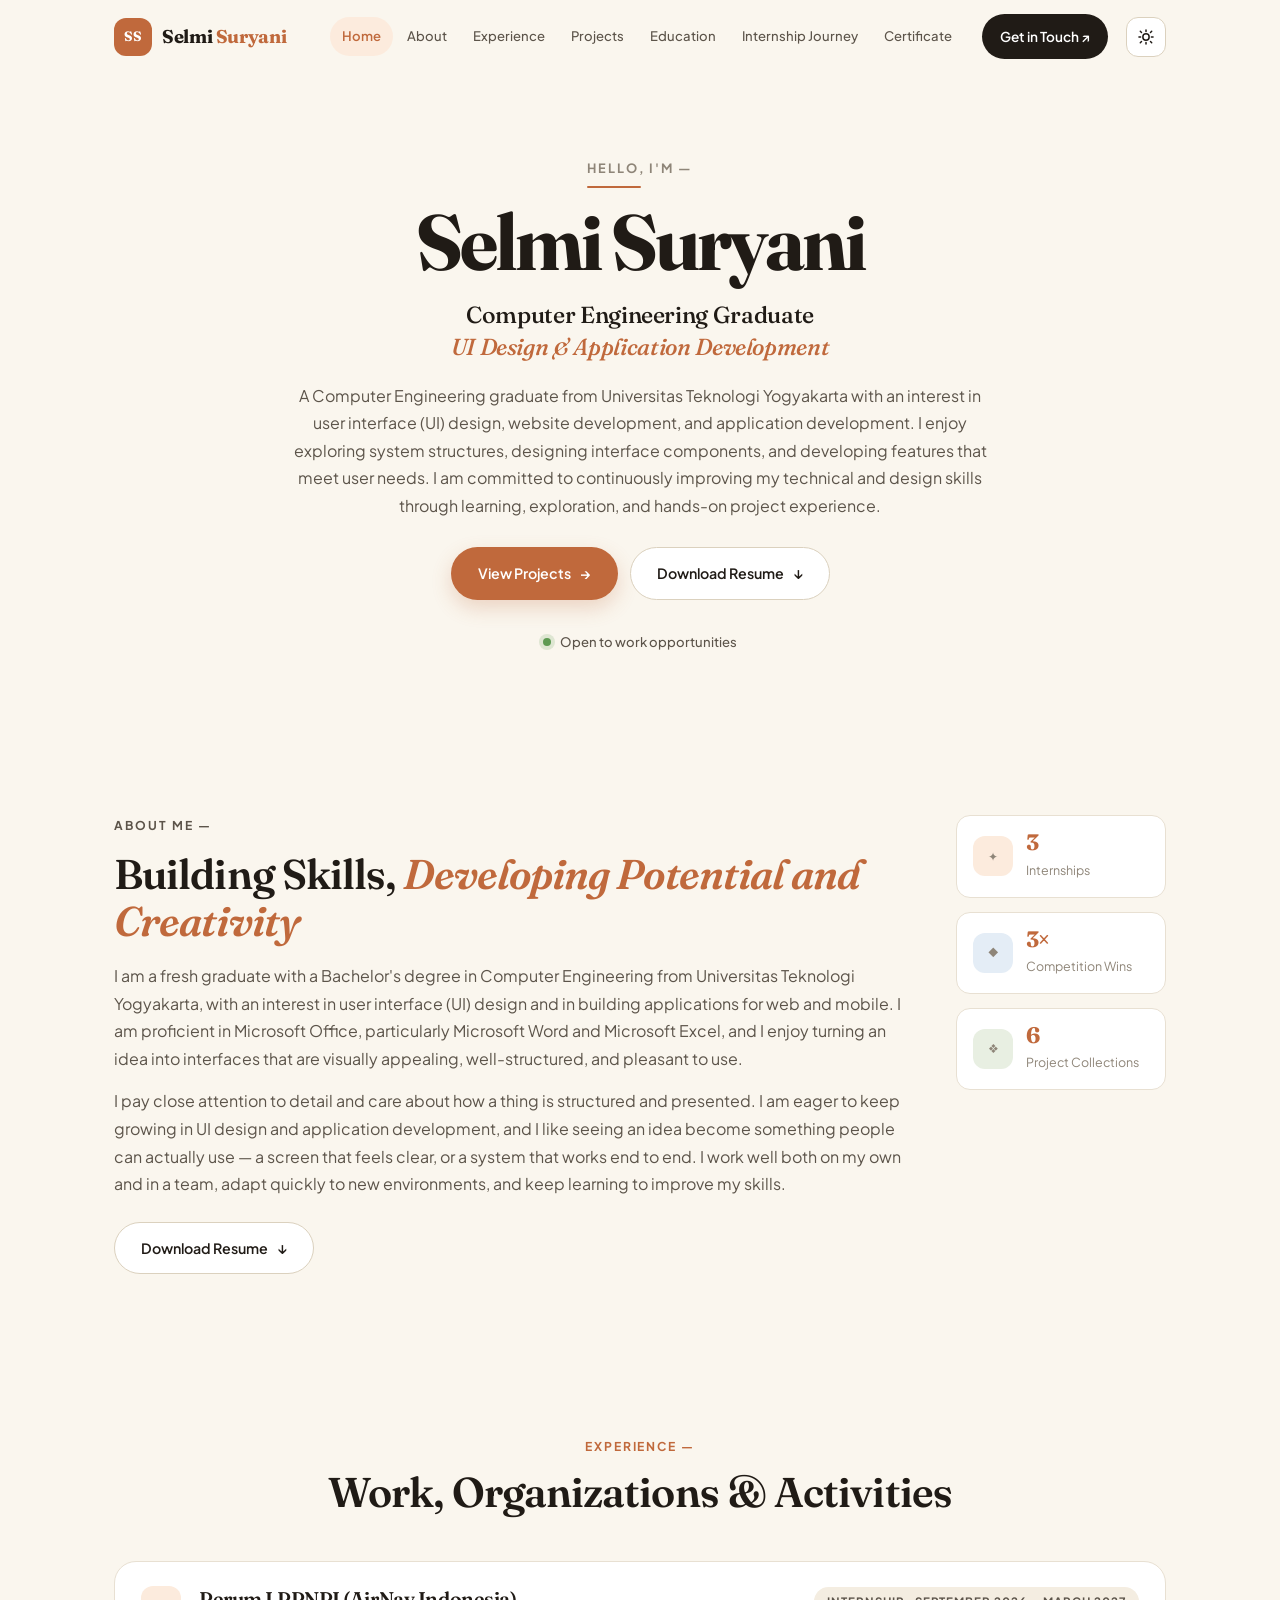
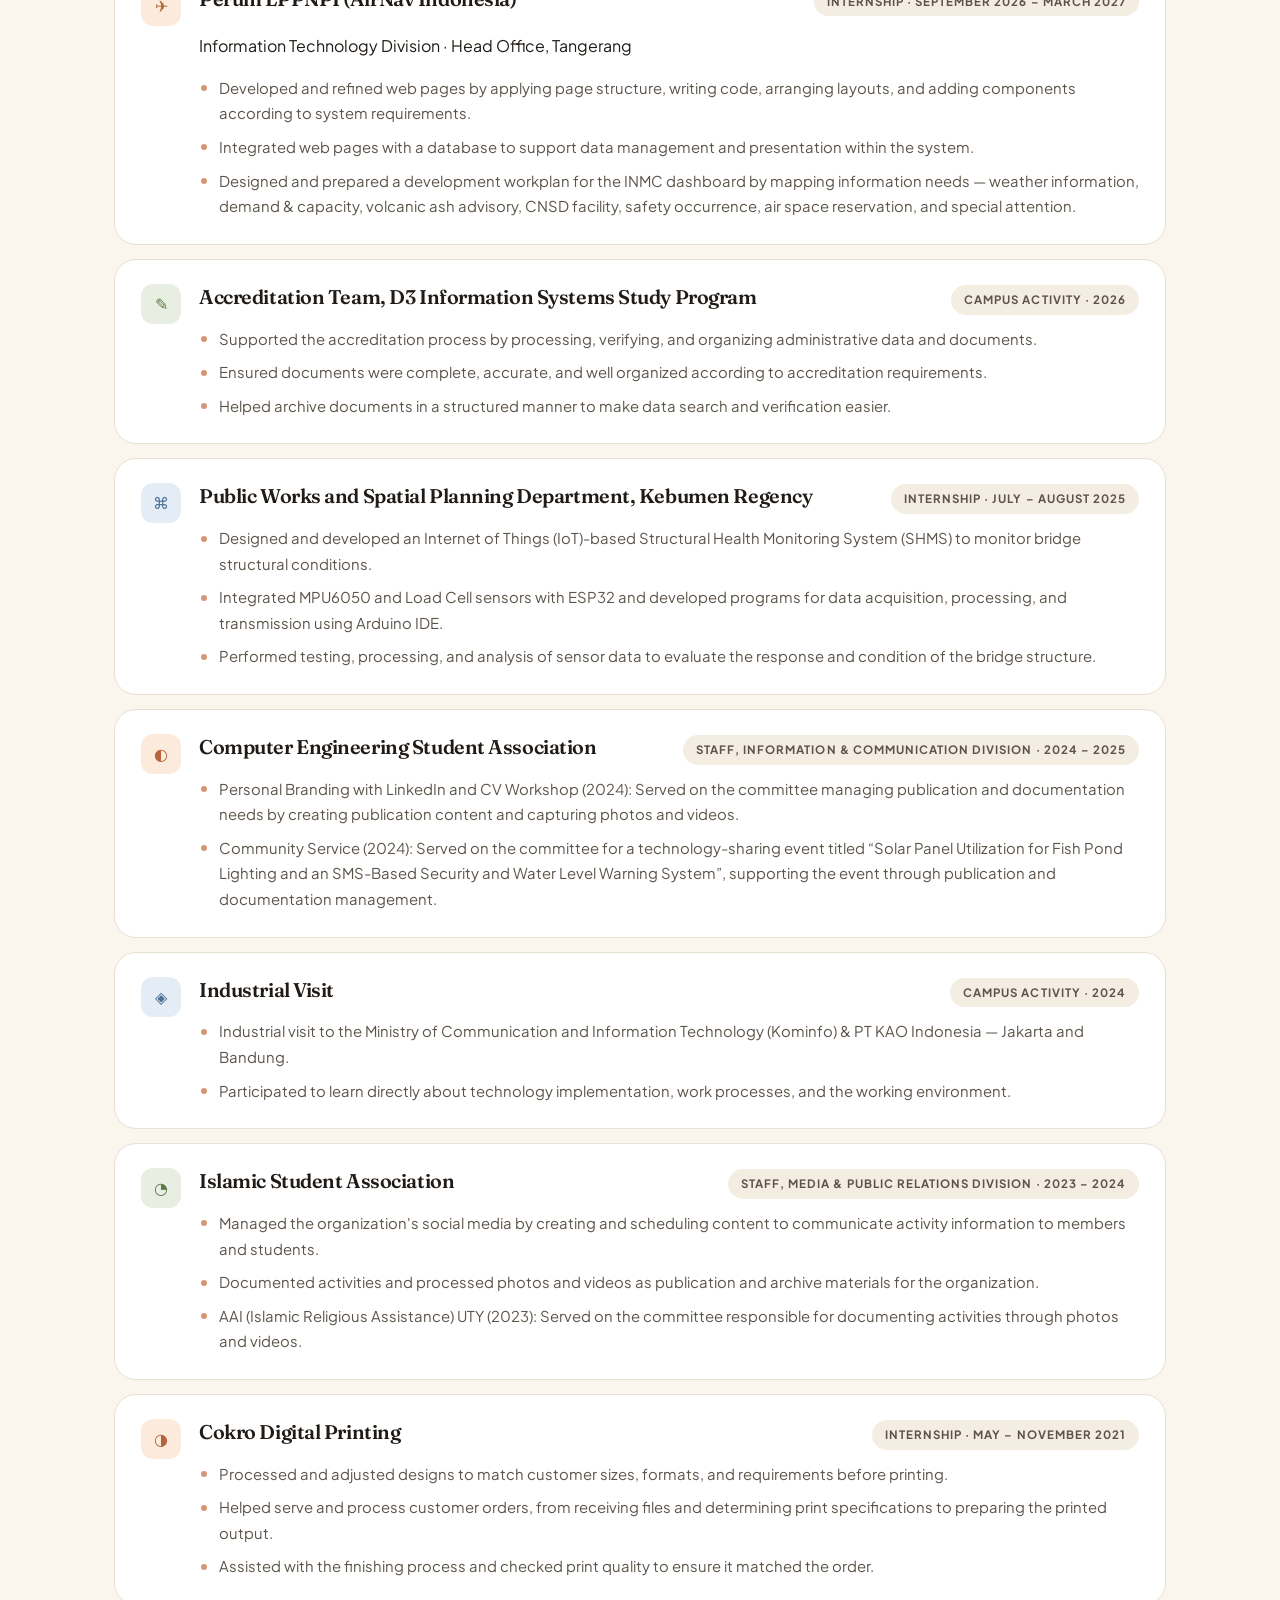
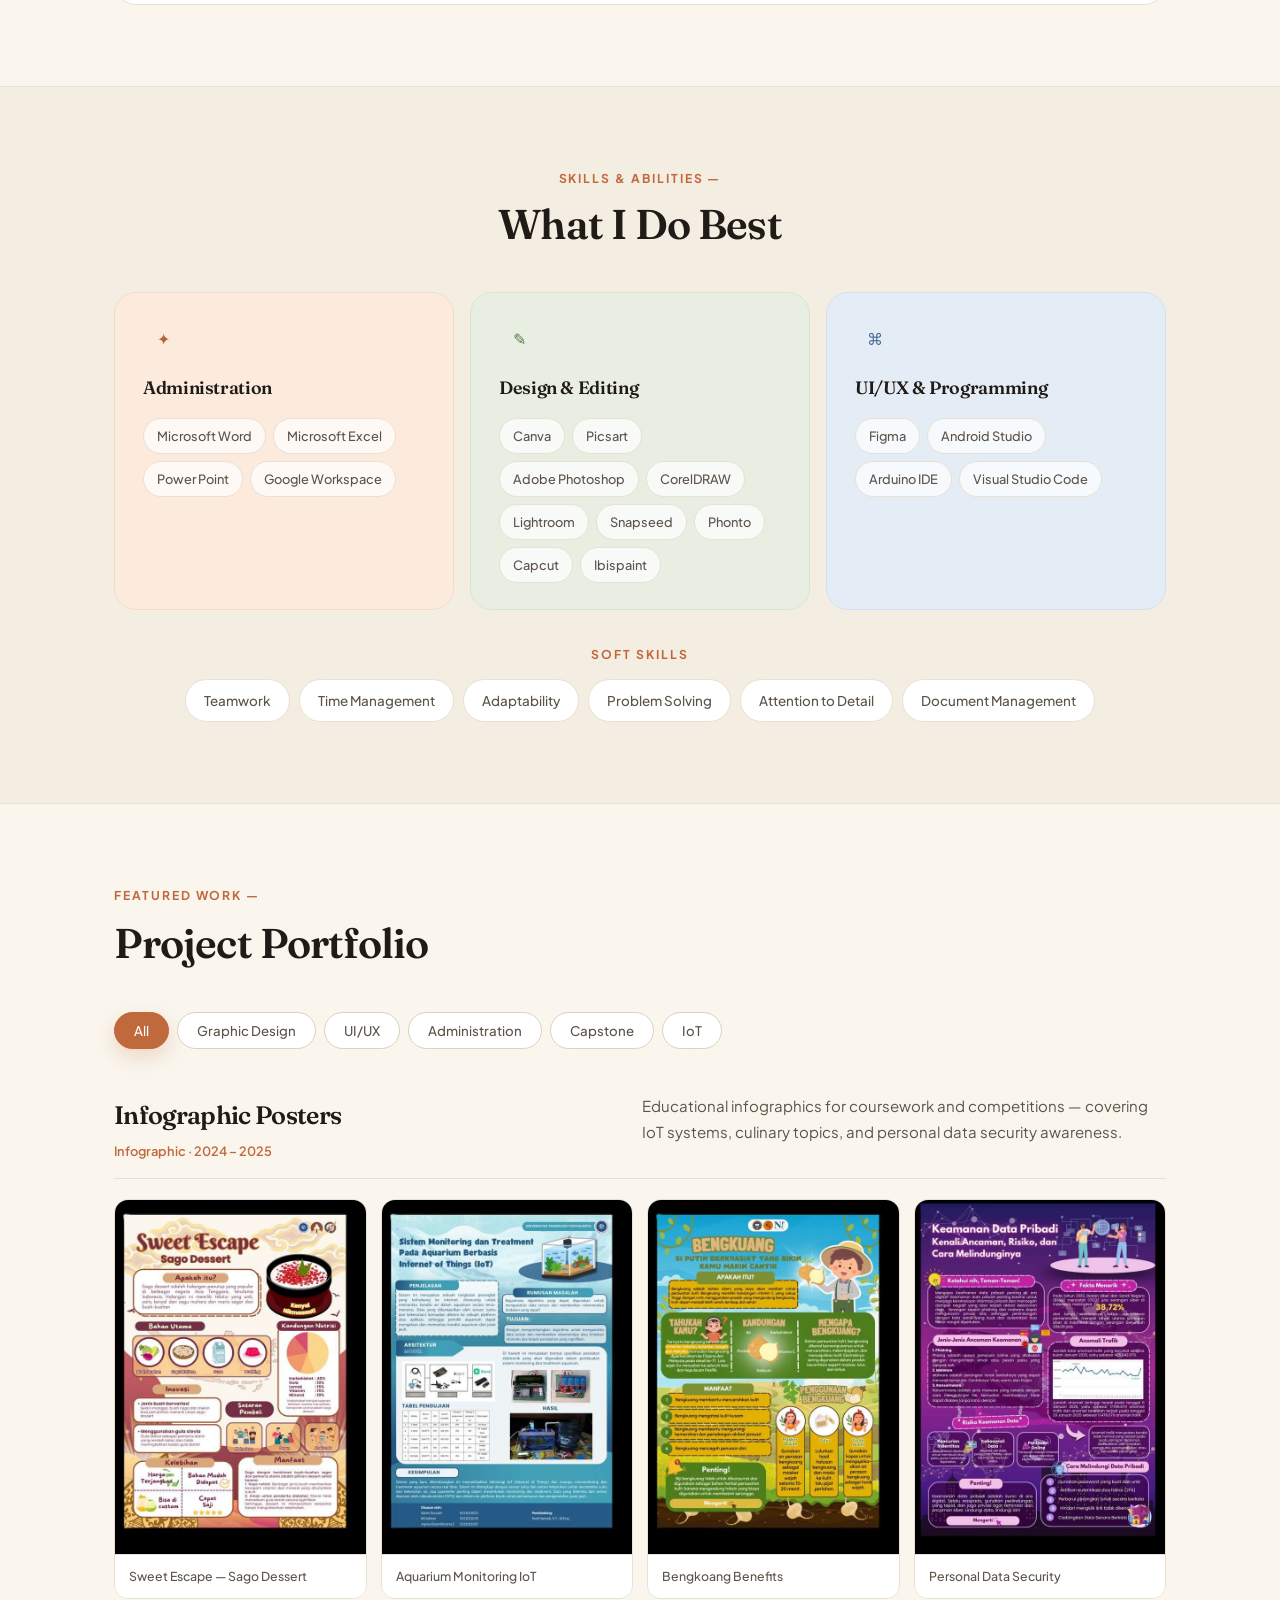
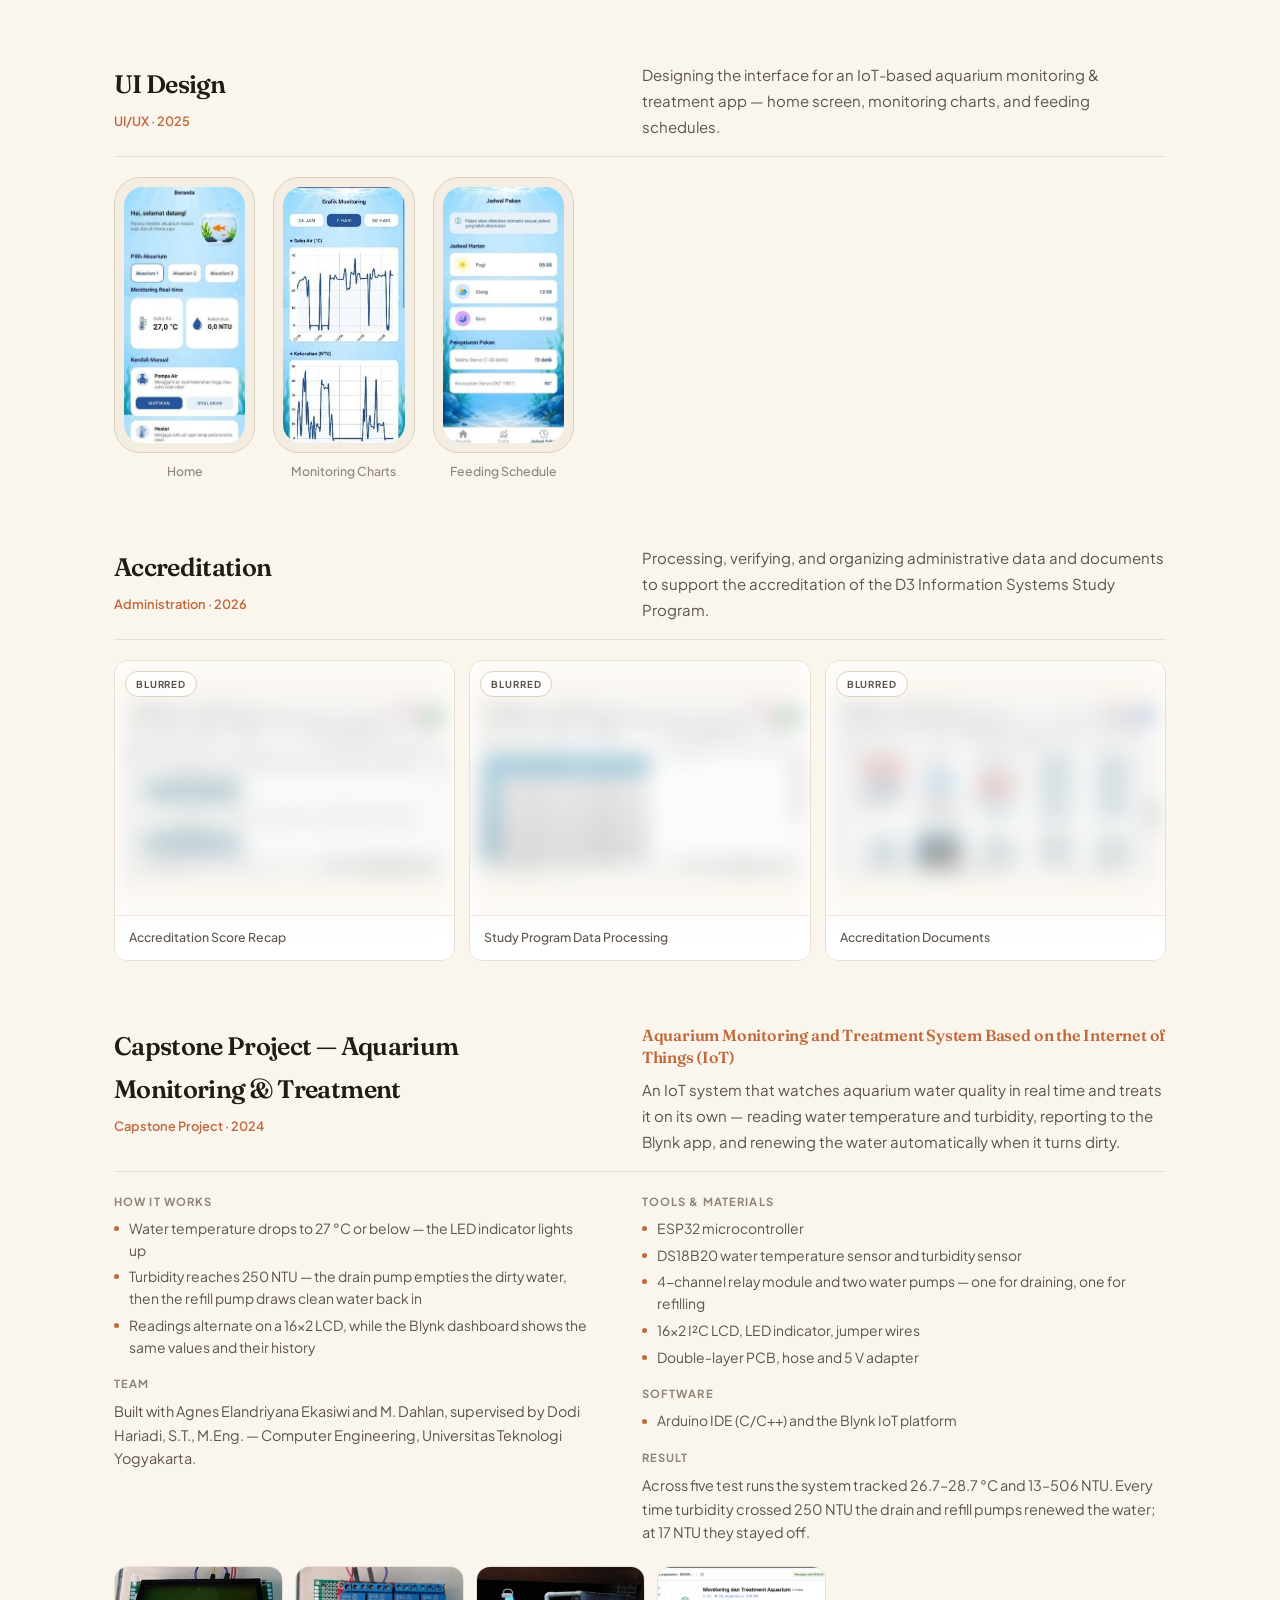
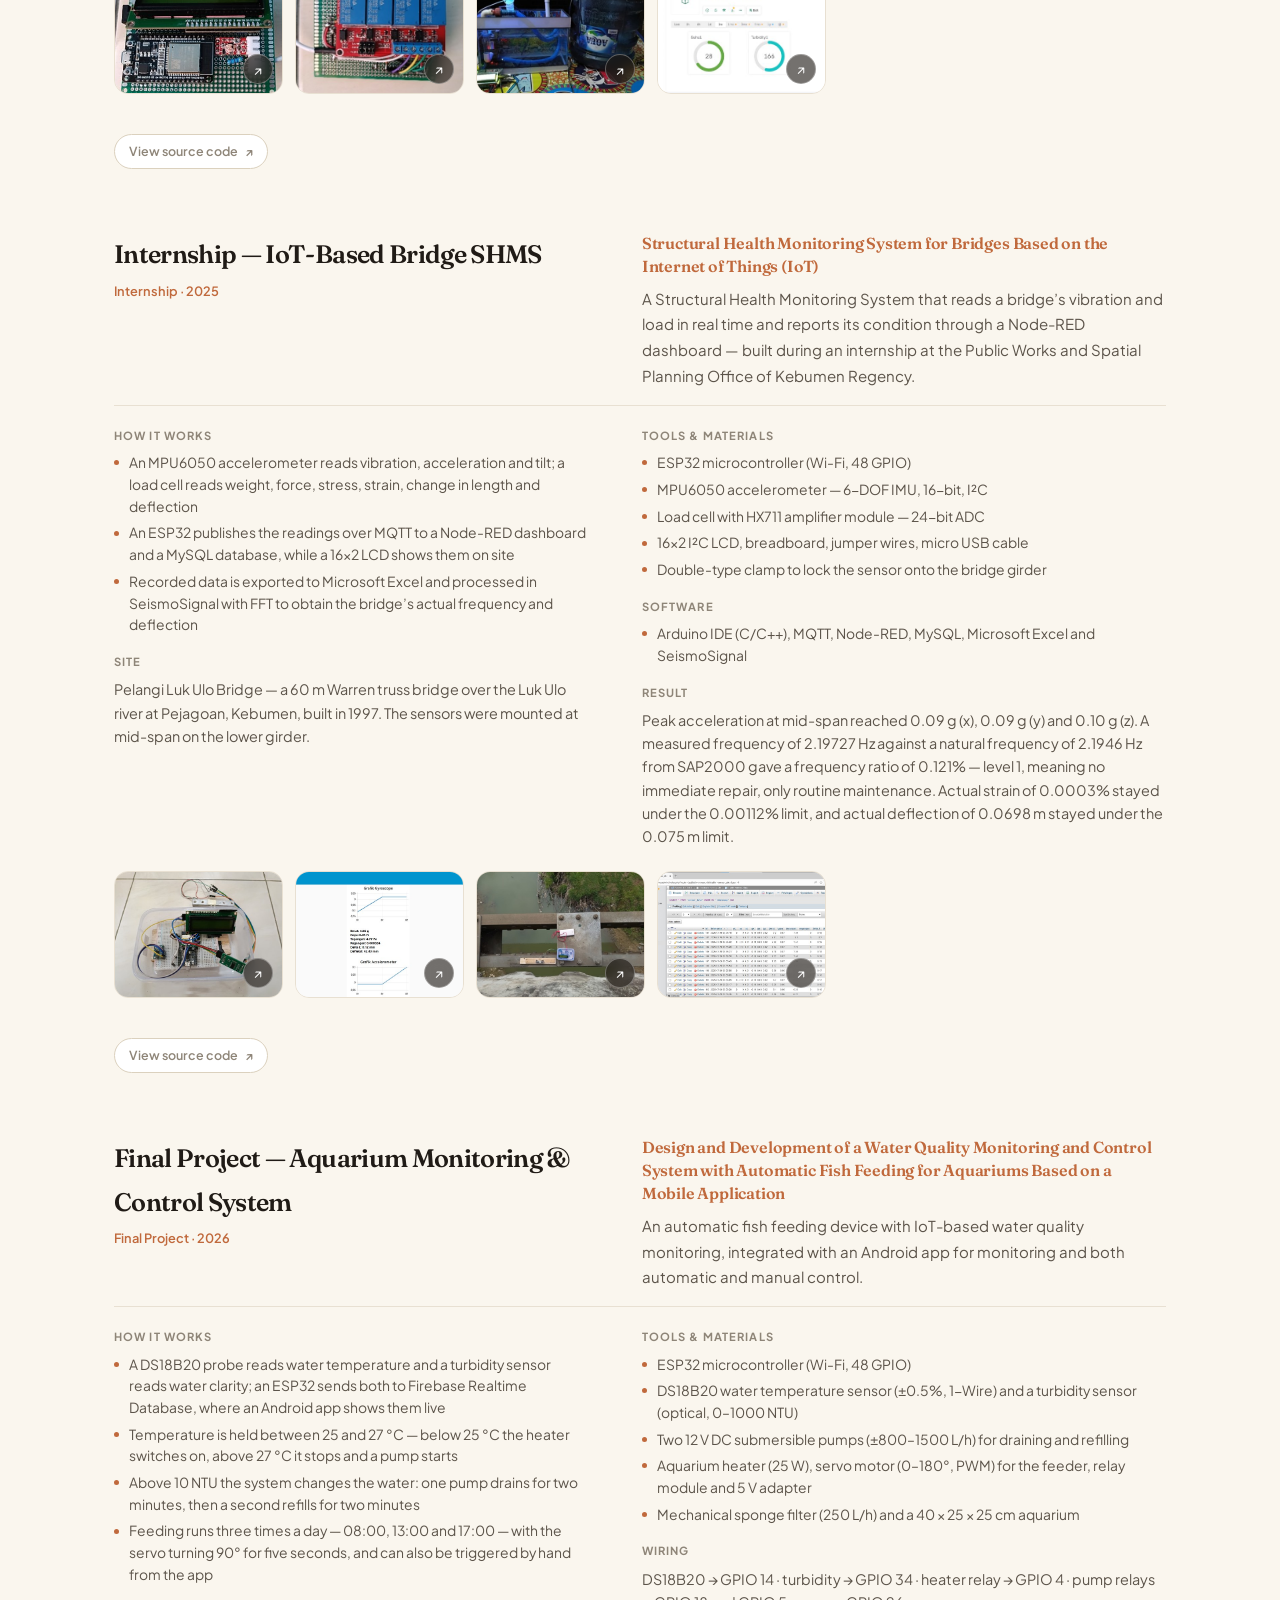
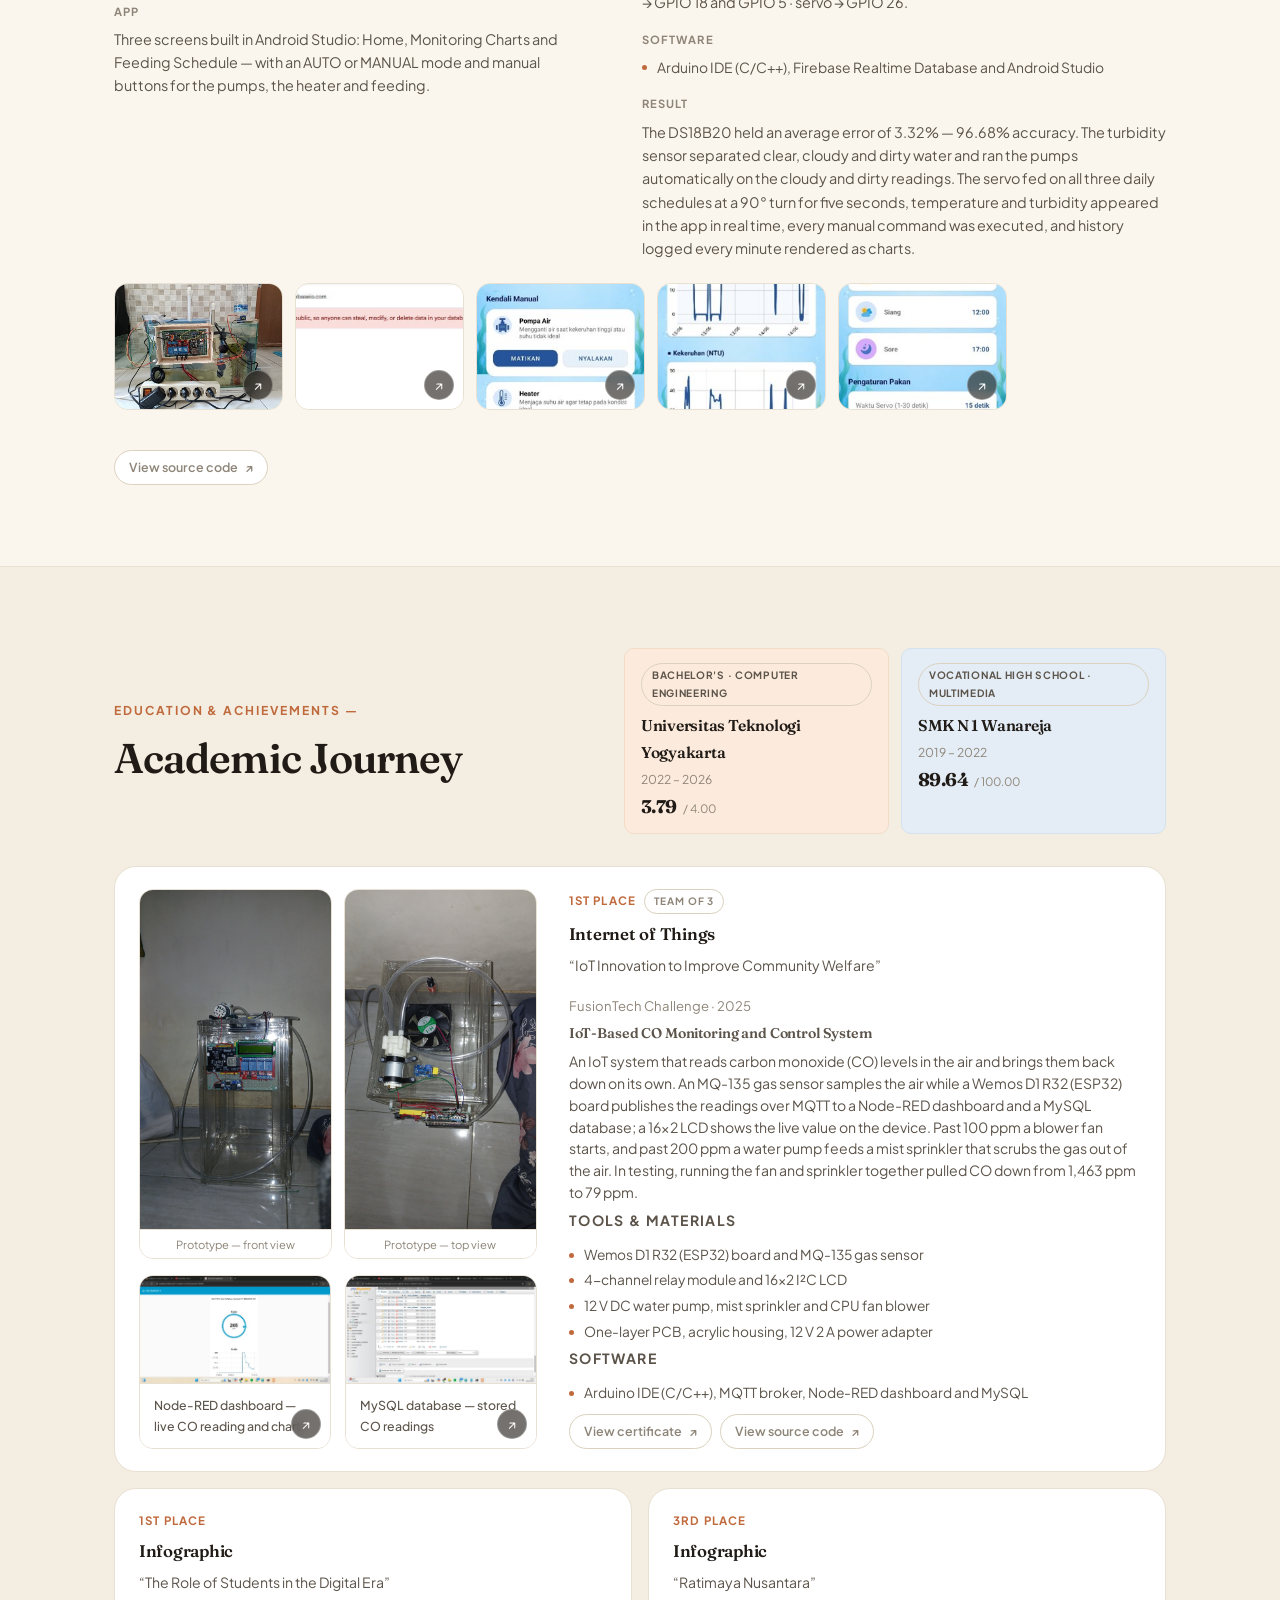
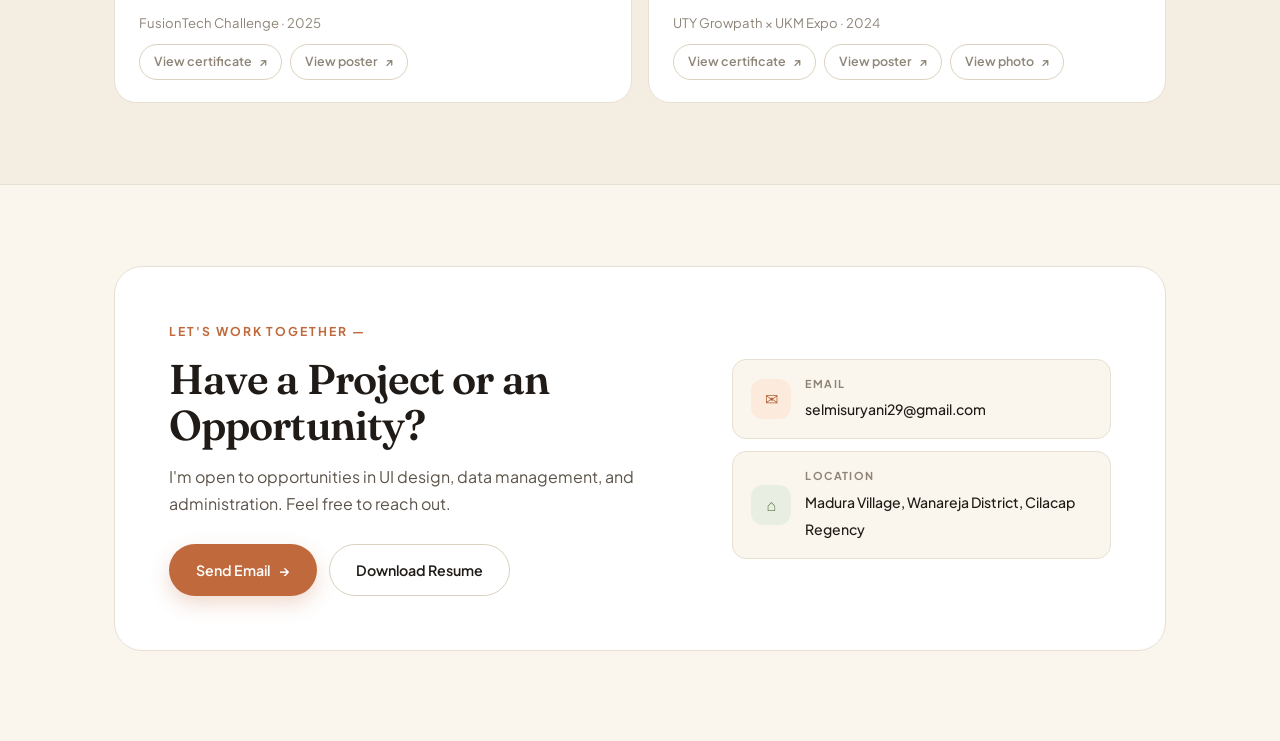
==== commit 90c7073a: "Contact: hapus baris 'Prefer your own mail app? Open mail app'" ====
--- a/index.html
+++ b/index.html
@@ -734,7 +734,6 @@
           <a href="https://mail.google.com/mail/?view=cm&fs=1&to=selmisuryani29@gmail.com&su=Hello%20Selmi" target="_blank" rel="noopener" class="btn btn--solid">Send Email <span aria-hidden="true">→</span></a>
           <a href="assets/Selmi-Suryani-Resume.pdf" download class="btn btn--soft">Download Resume</a>
         </div>
-        <p class="cta__alt">Prefer your own mail app? <a href="mailto:selmisuryani29@gmail.com?subject=Hello%20Selmi&body=Hi%20Selmi%2C%0D%0A%0D%0A">Open mail app <span aria-hidden="true">&#8599;</span></a></p>
       </div>
 
       <ul class="cta__list">
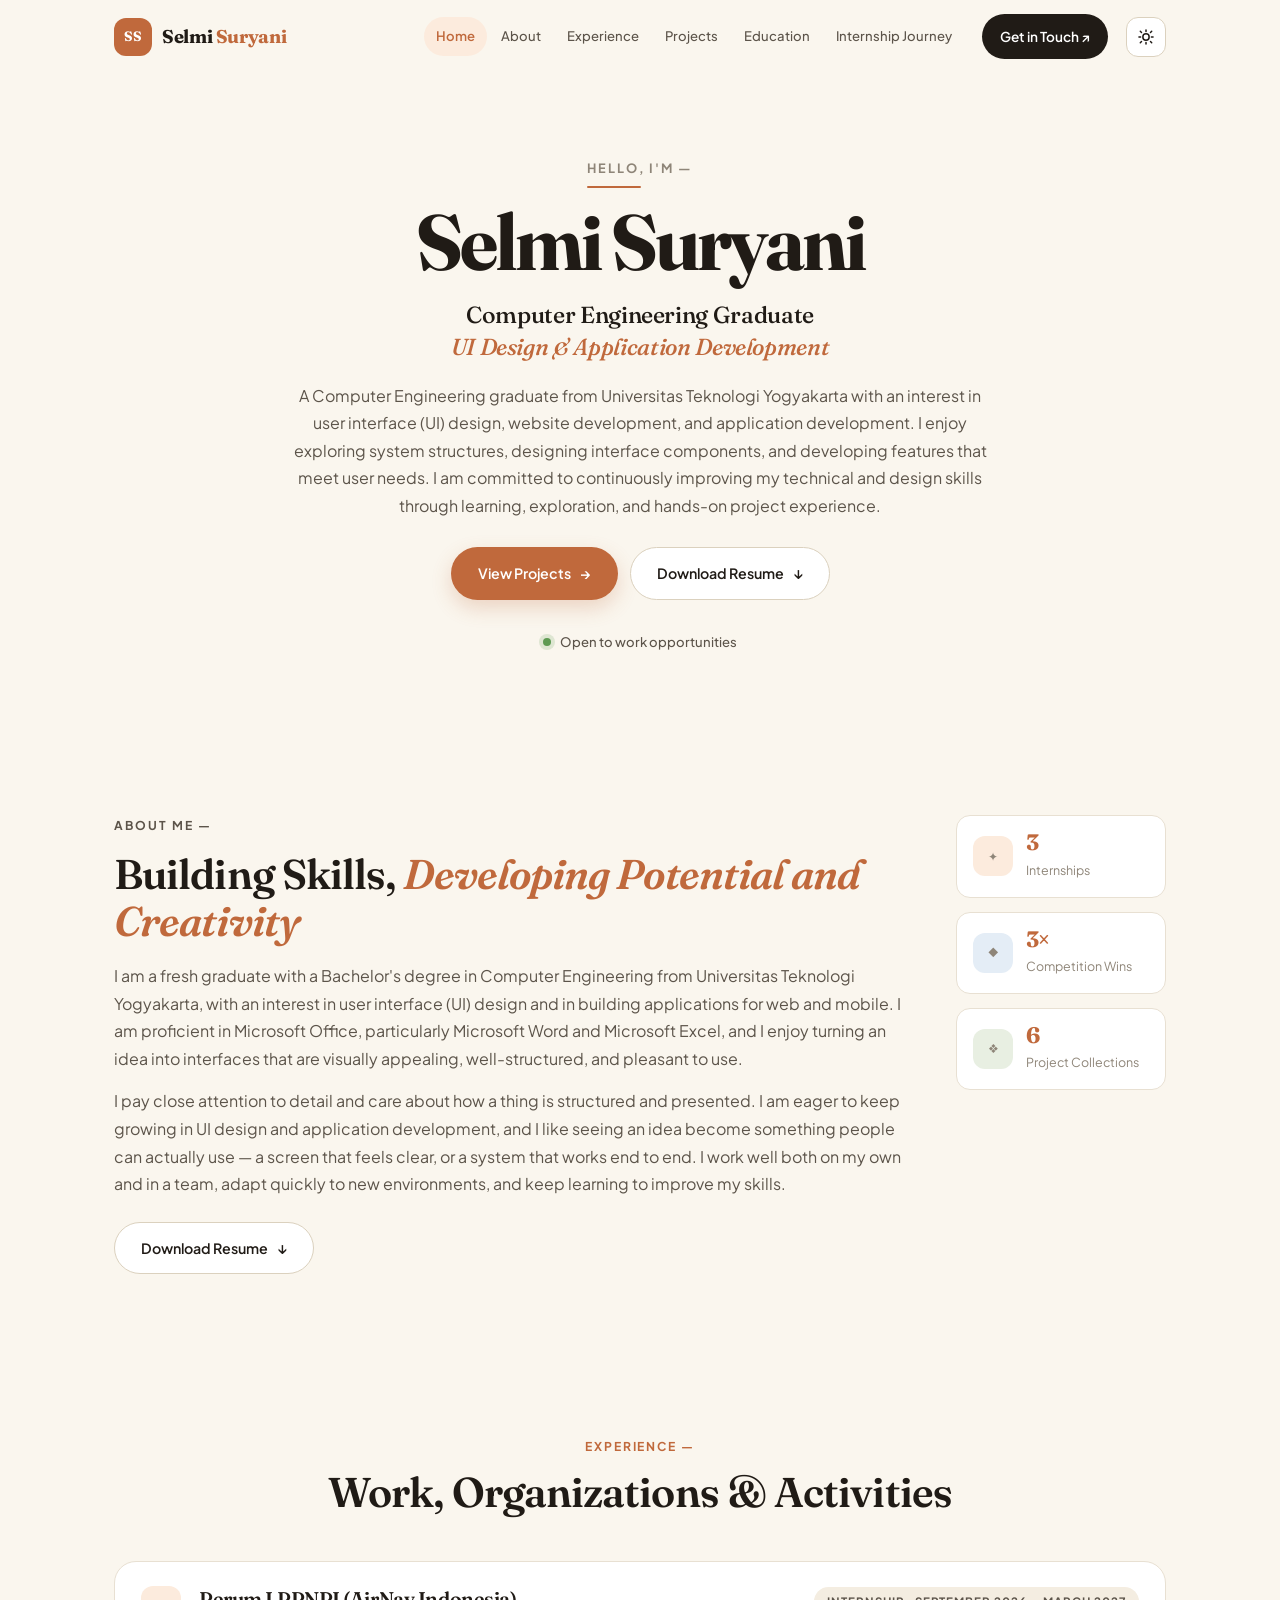
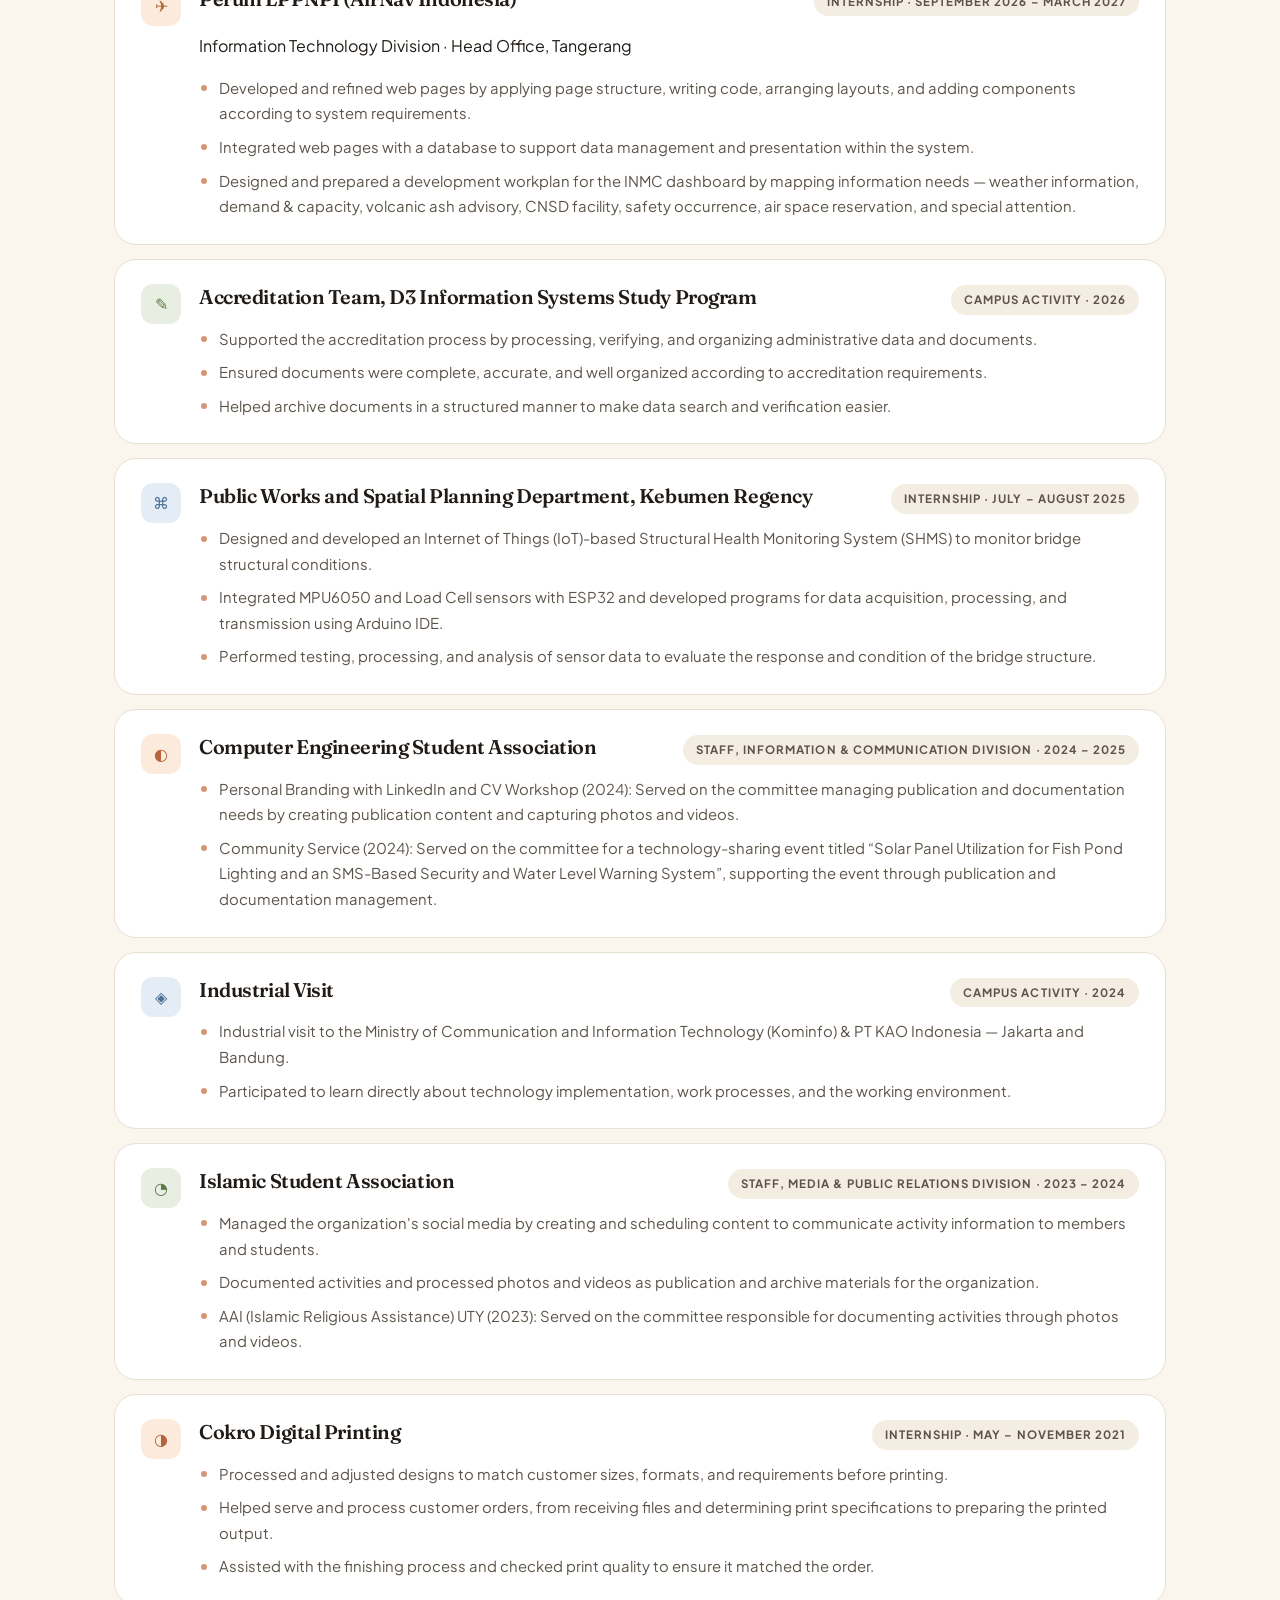
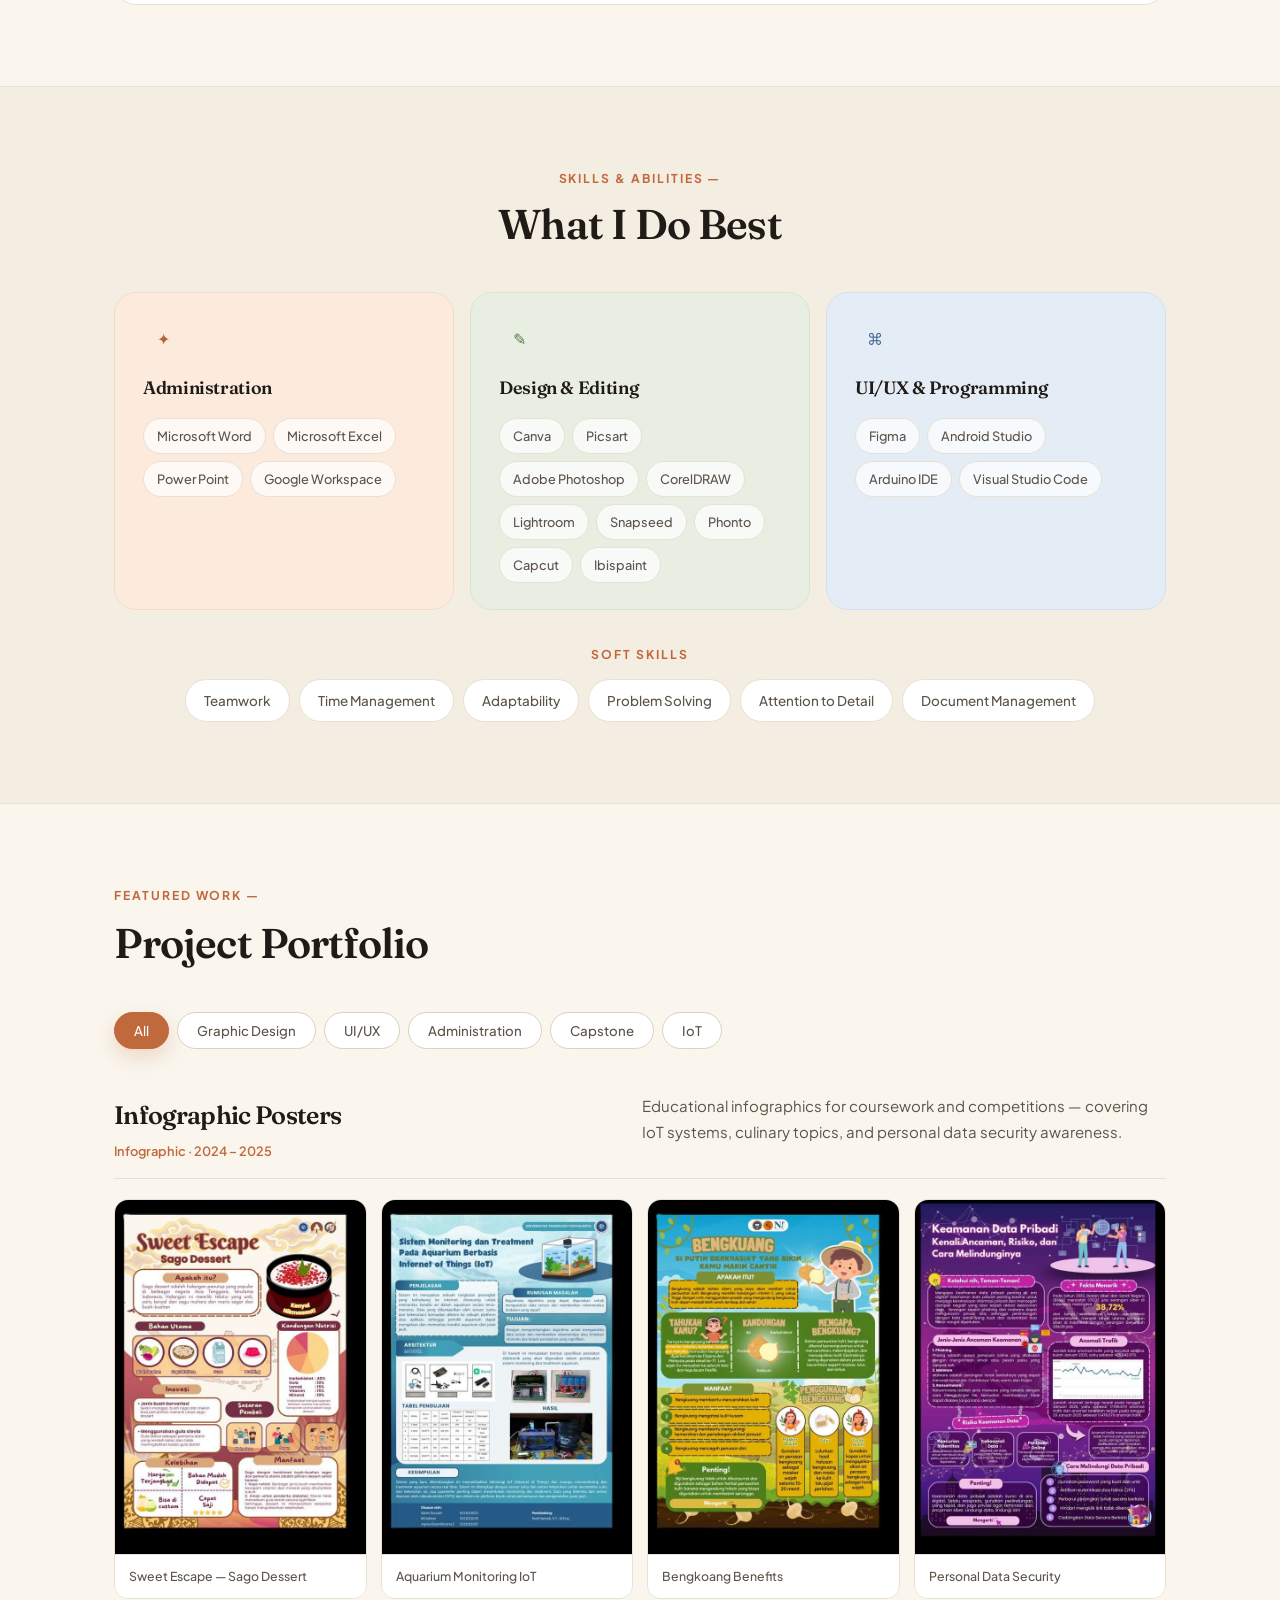
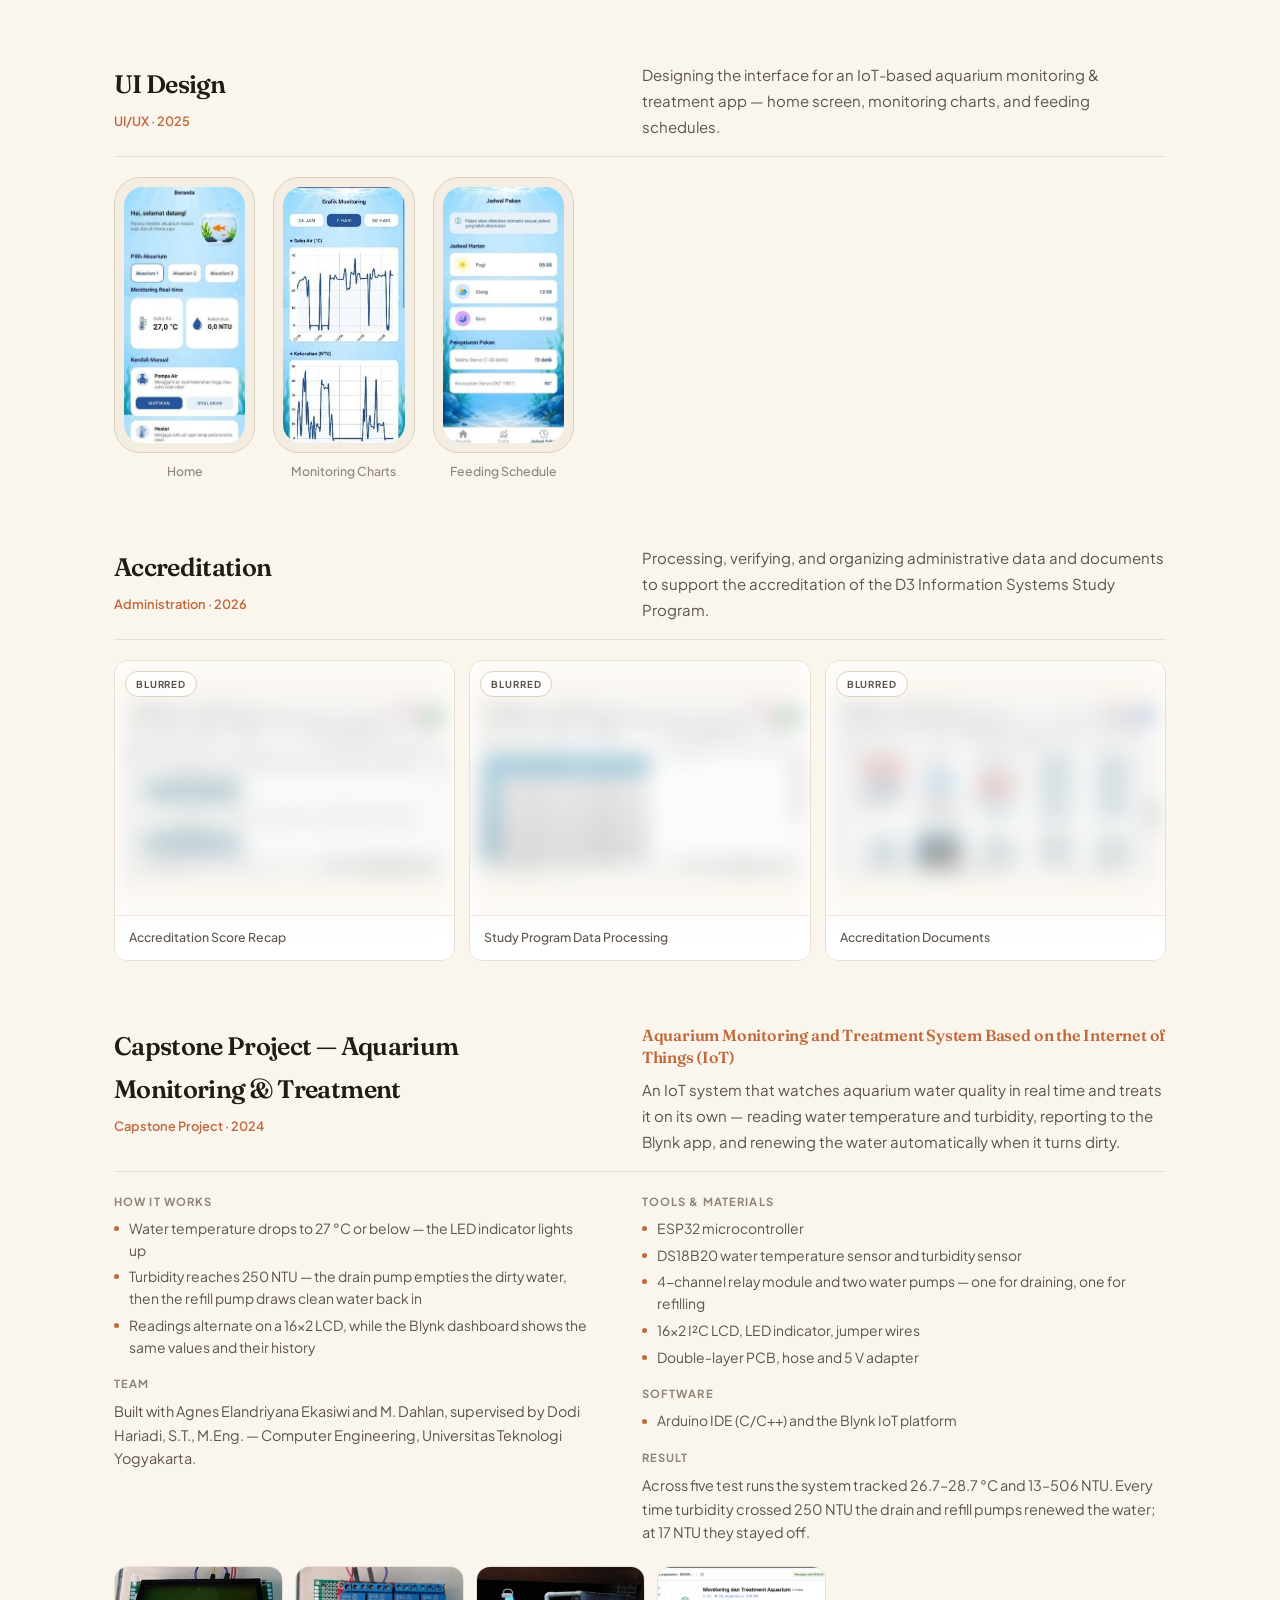
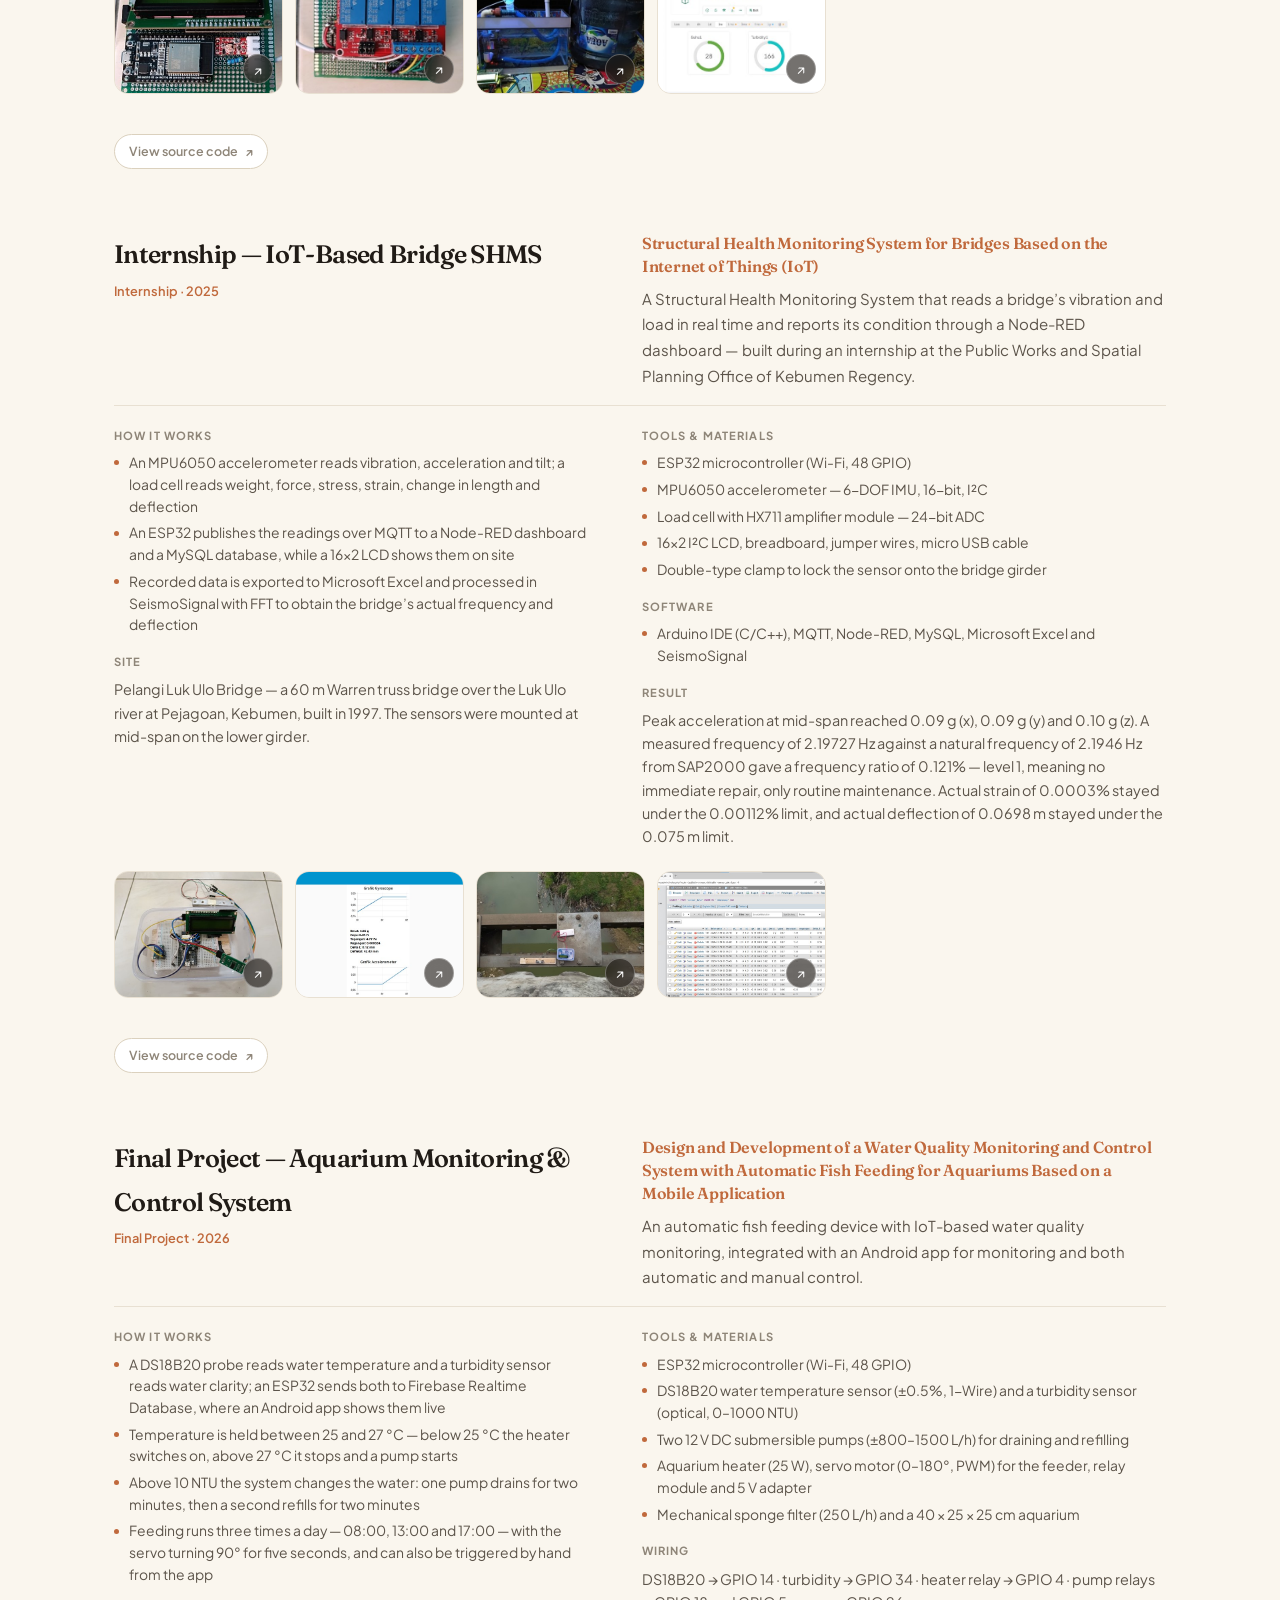
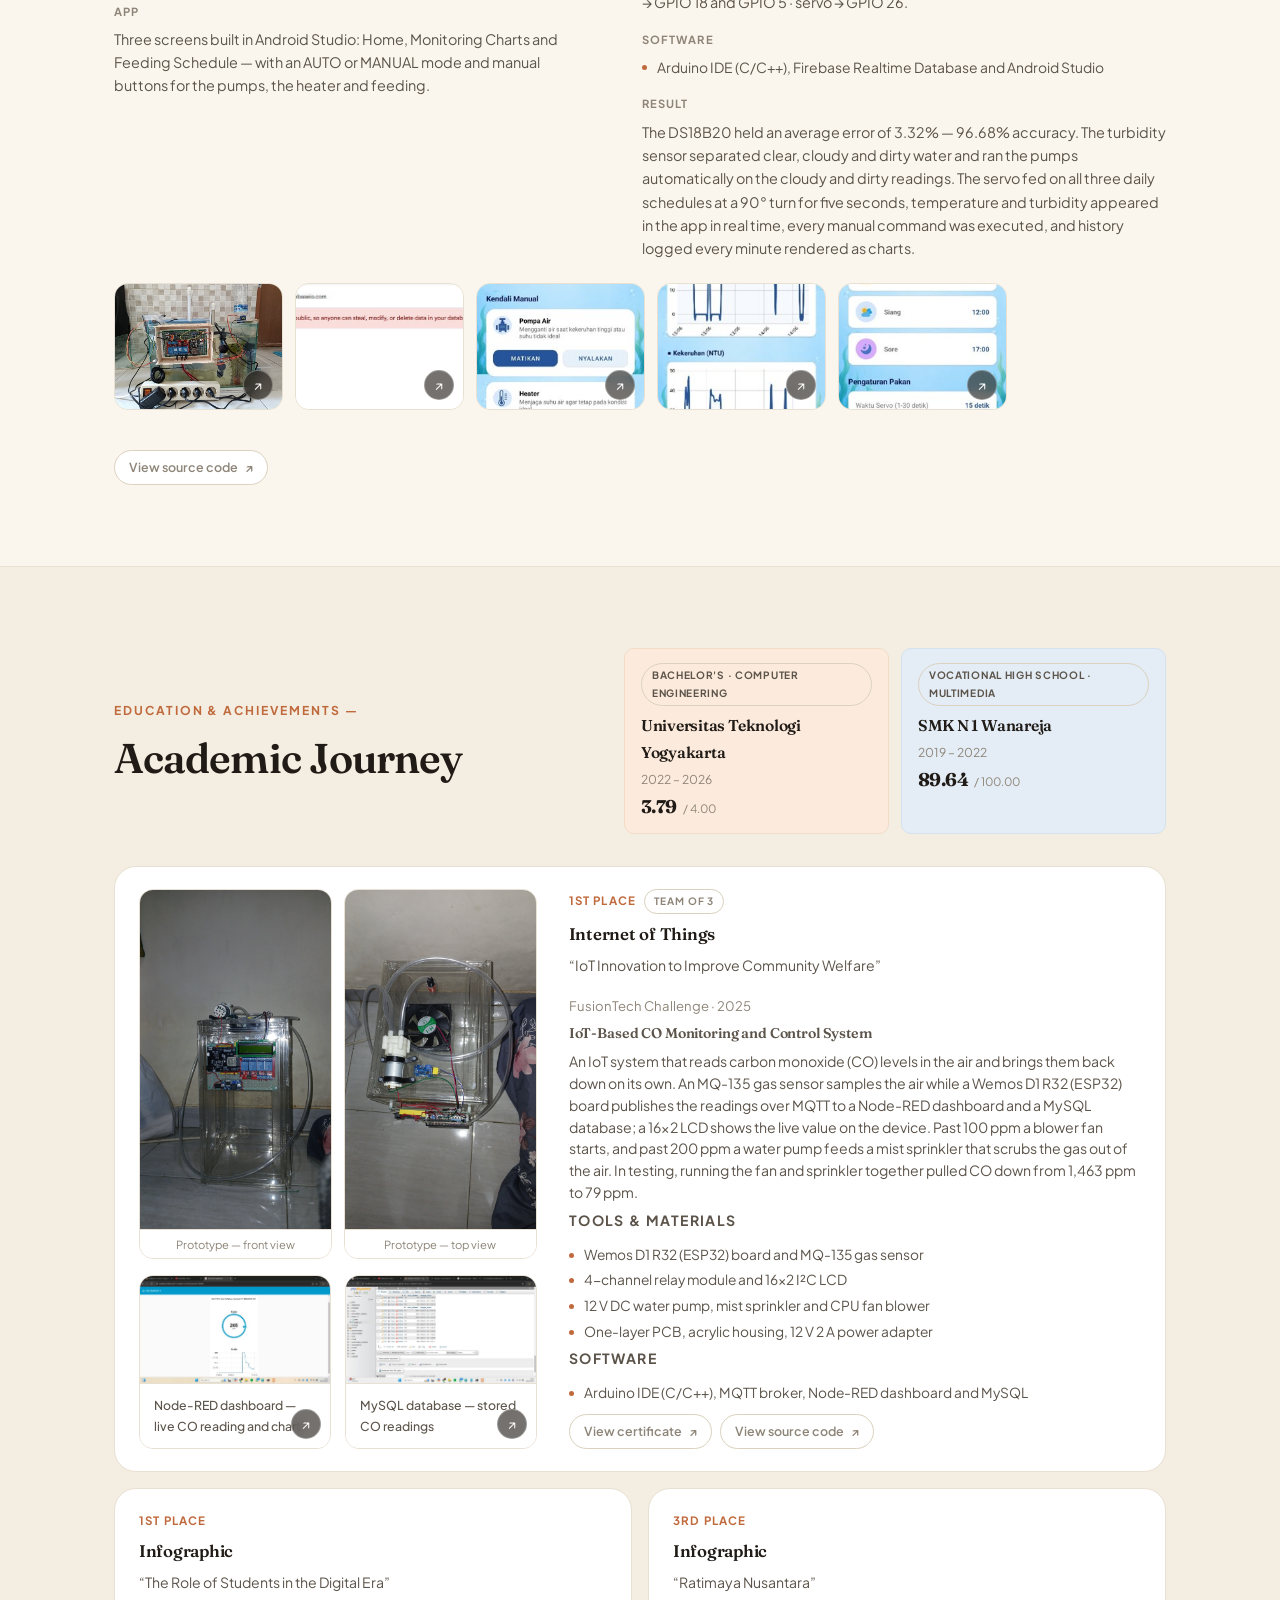
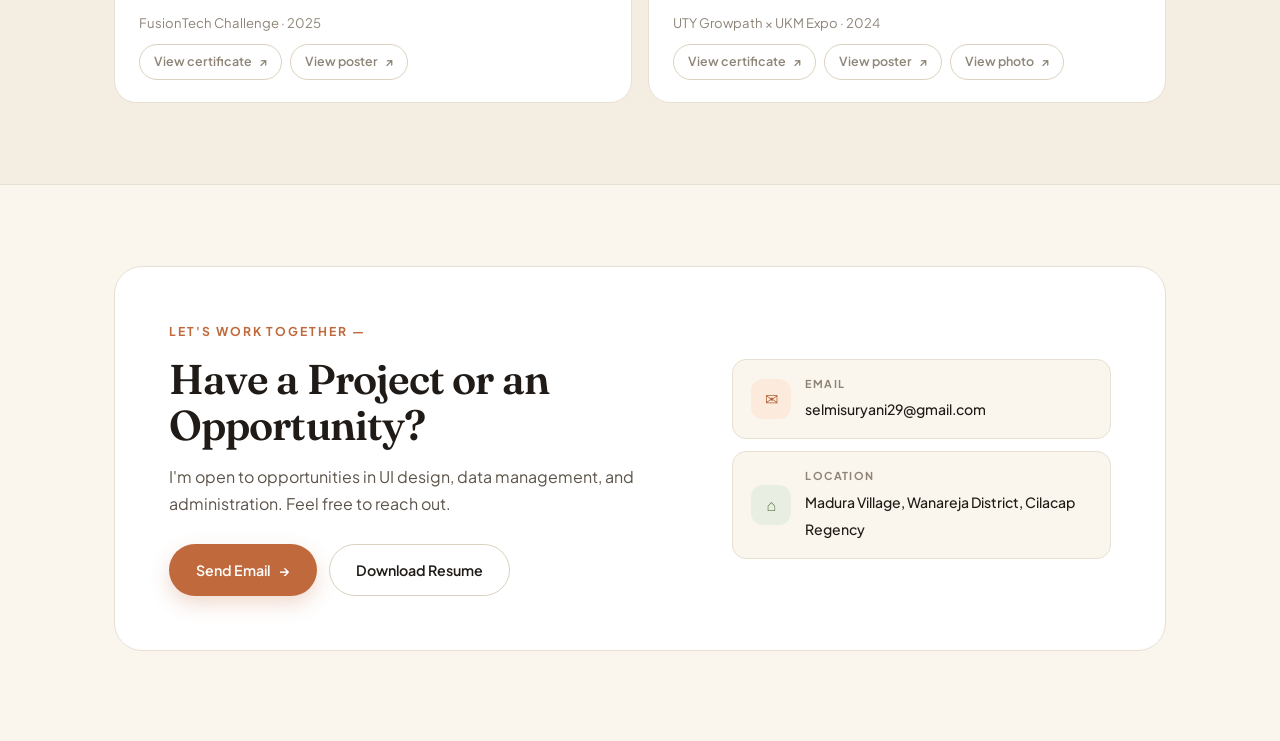
==== commit 8f33e136: "Hapus halaman Certificate beserta menu navbar, skrip, 24 thumbnail & 22 berkas sertifikat yang tak t" ====
--- a/index.html
+++ b/index.html
@@ -42,7 +42,6 @@
       <a href="#projects">Projects</a>
       <a href="#education">Education</a>
       <a href="journal.html">Internship Journey</a>
-      <a href="certificate.html">Certificate</a>
     </nav>
 
     <a href="#contact" class="nav__cta">Get in Touch <span aria-hidden="true">↗</span></a>
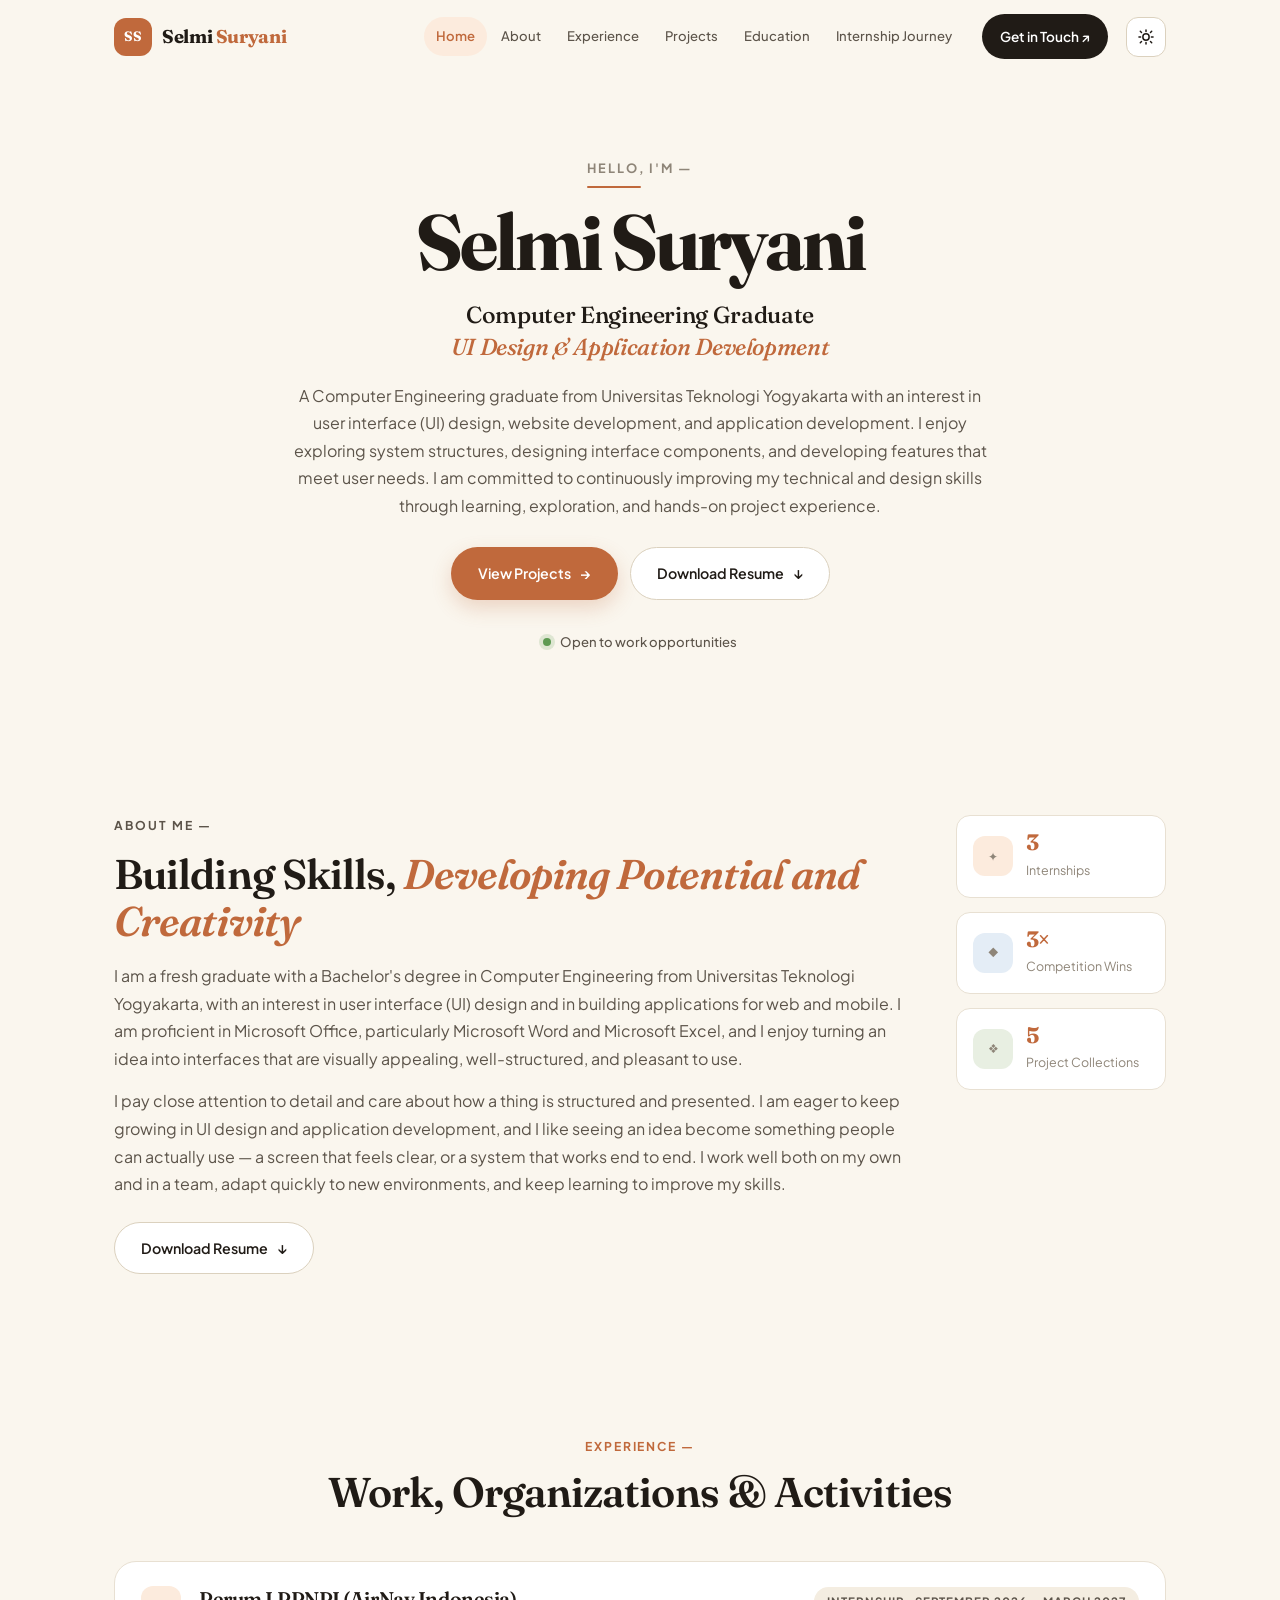
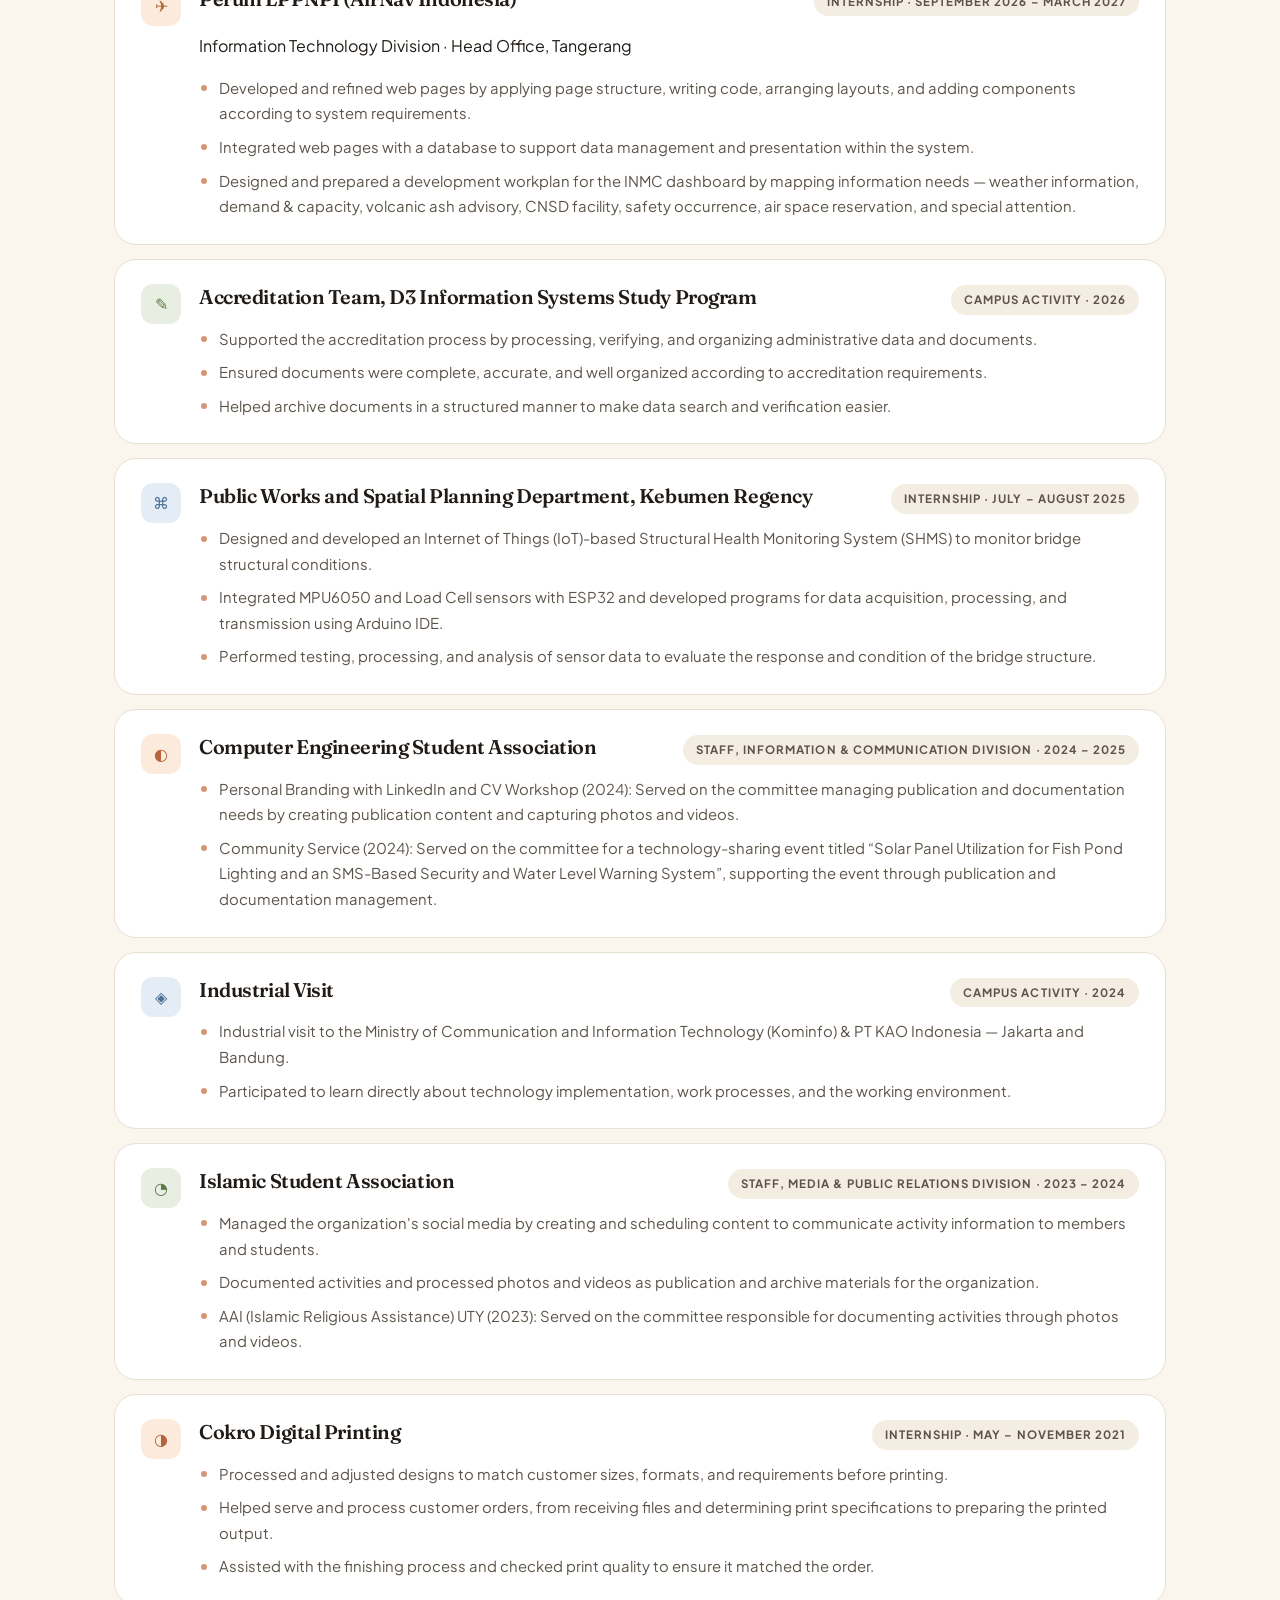
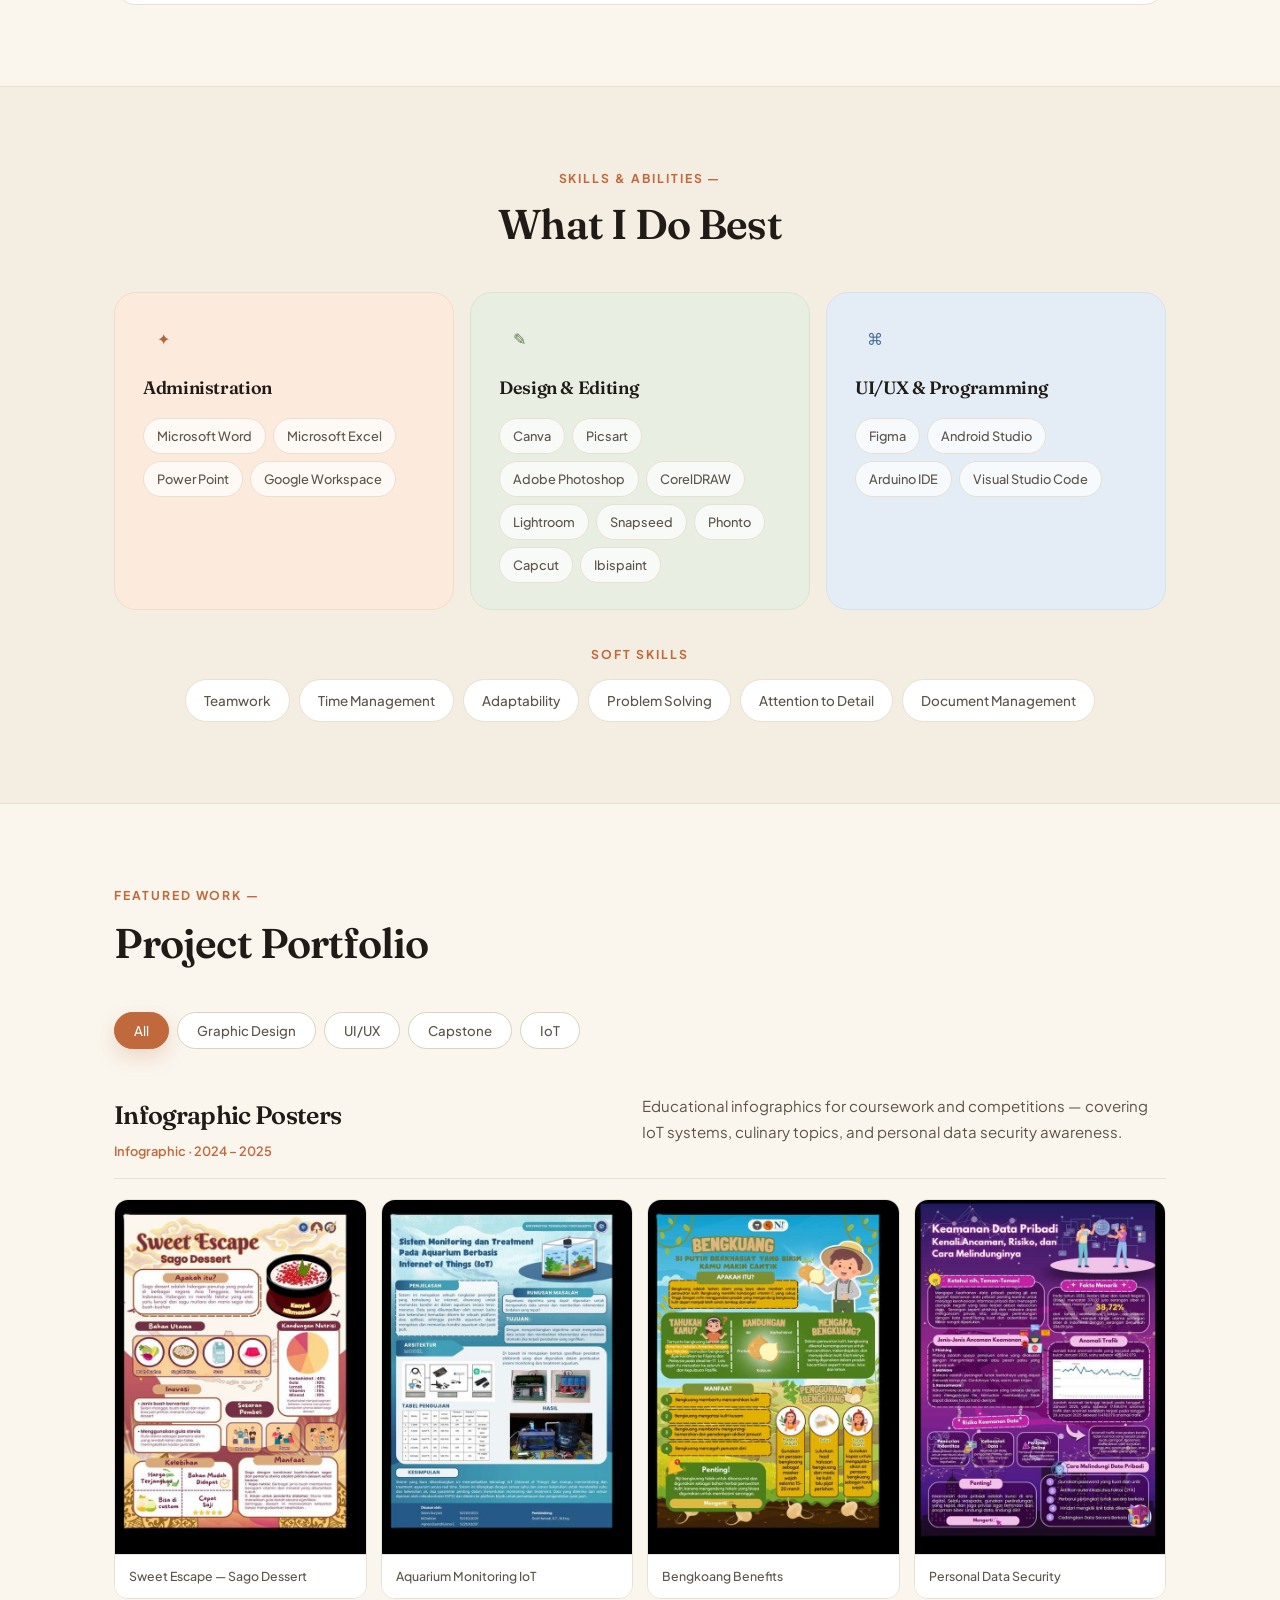
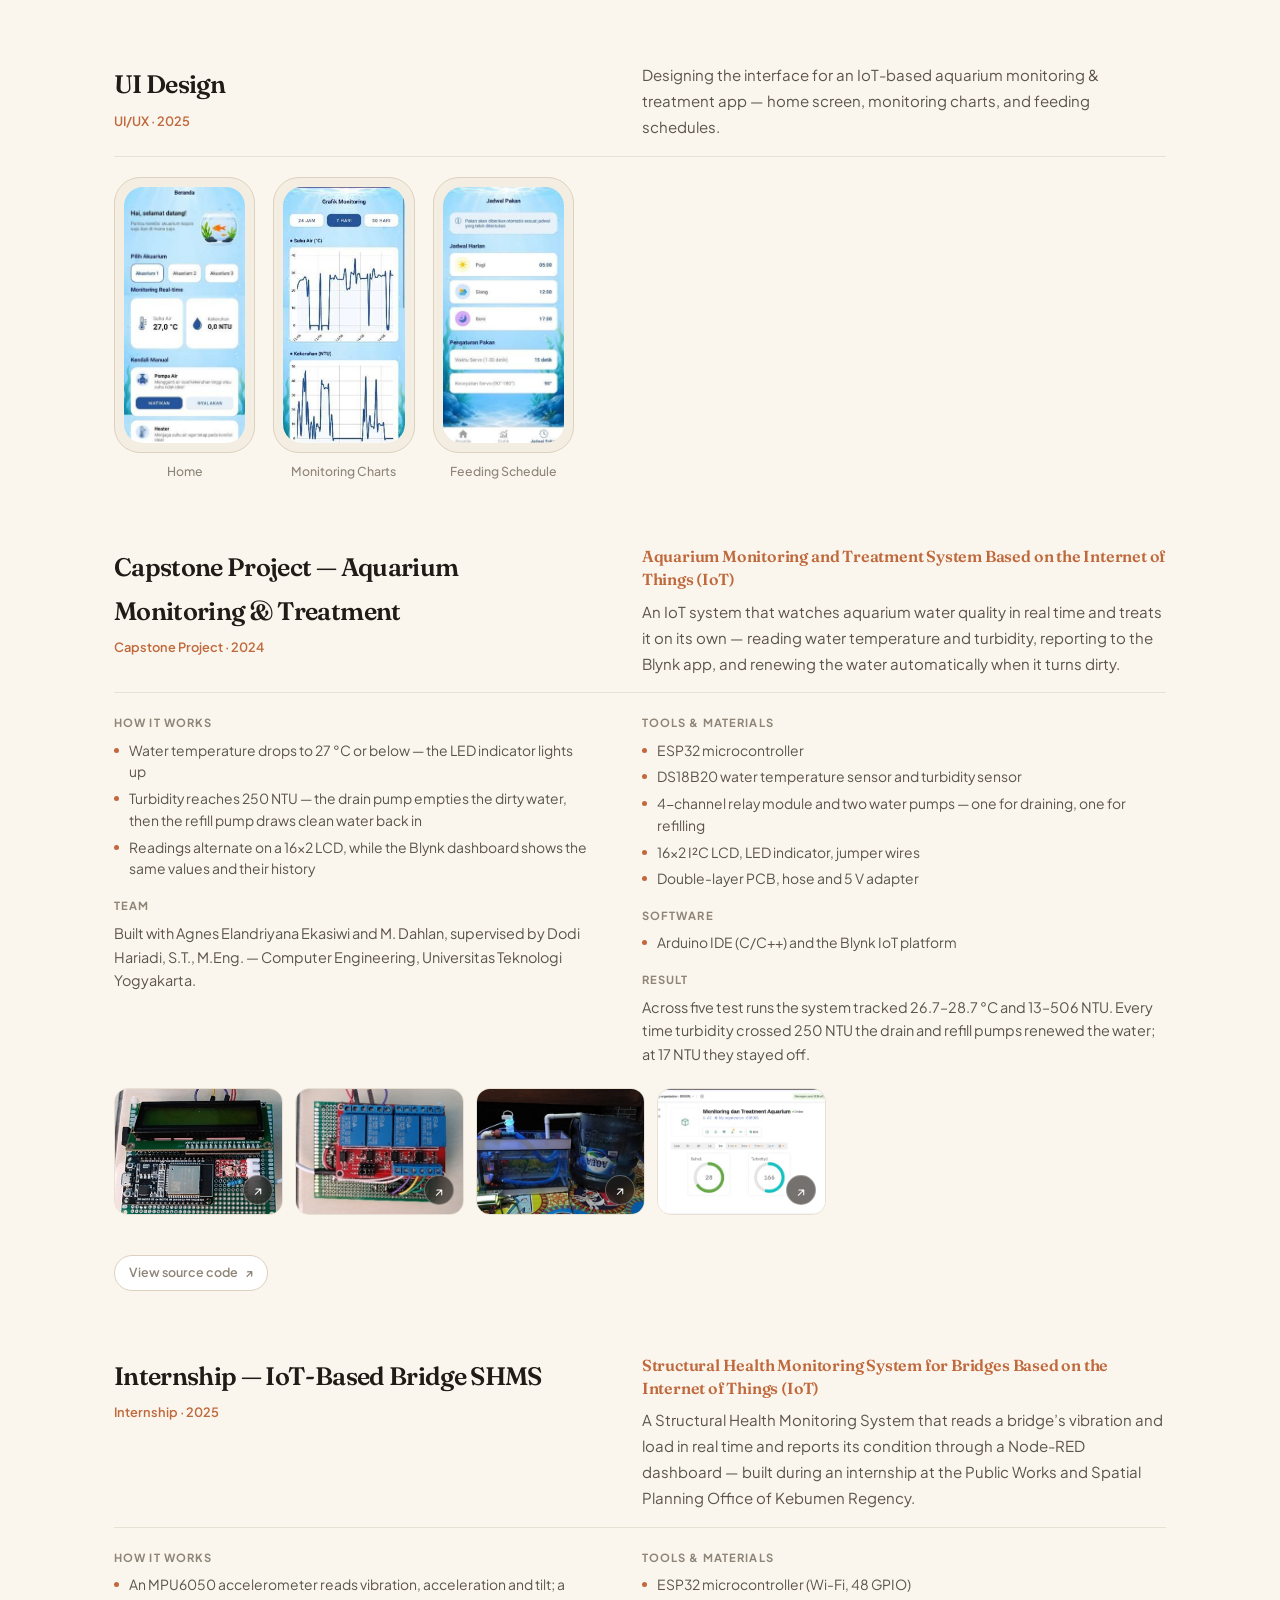
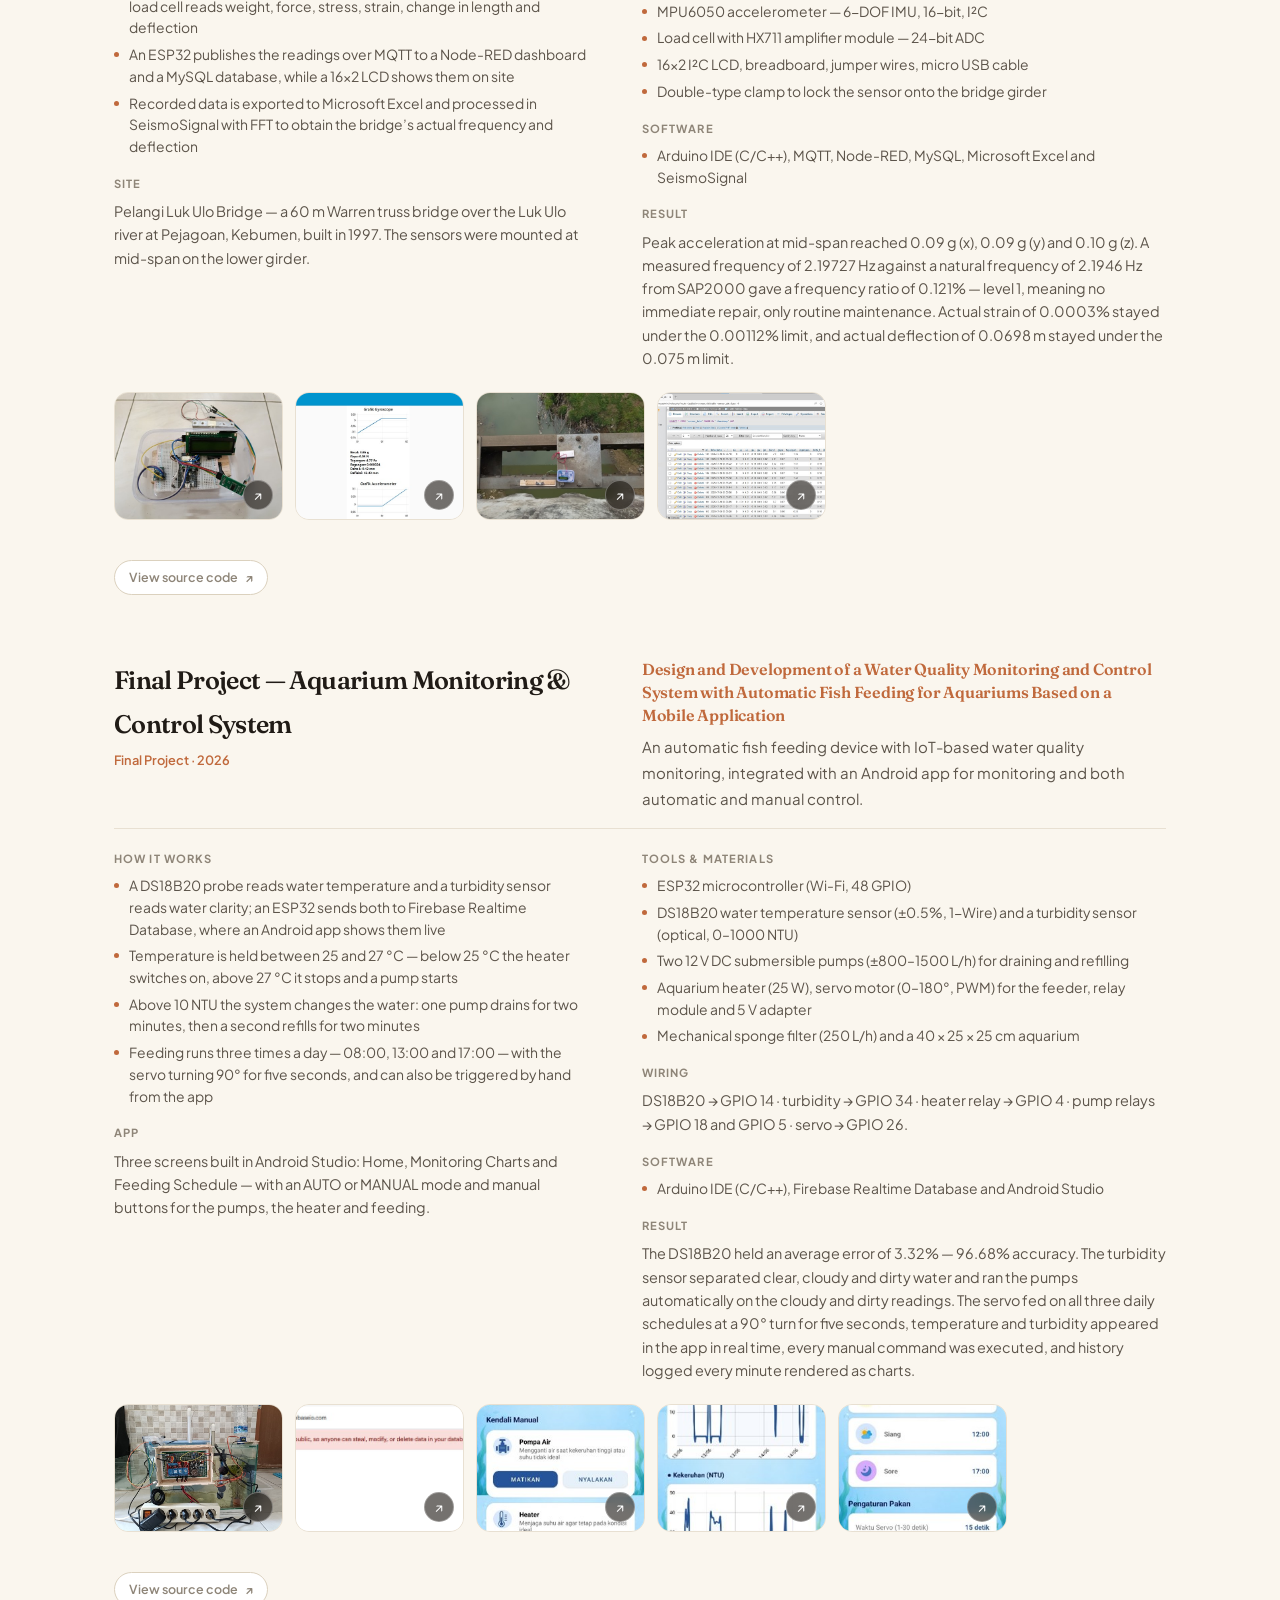
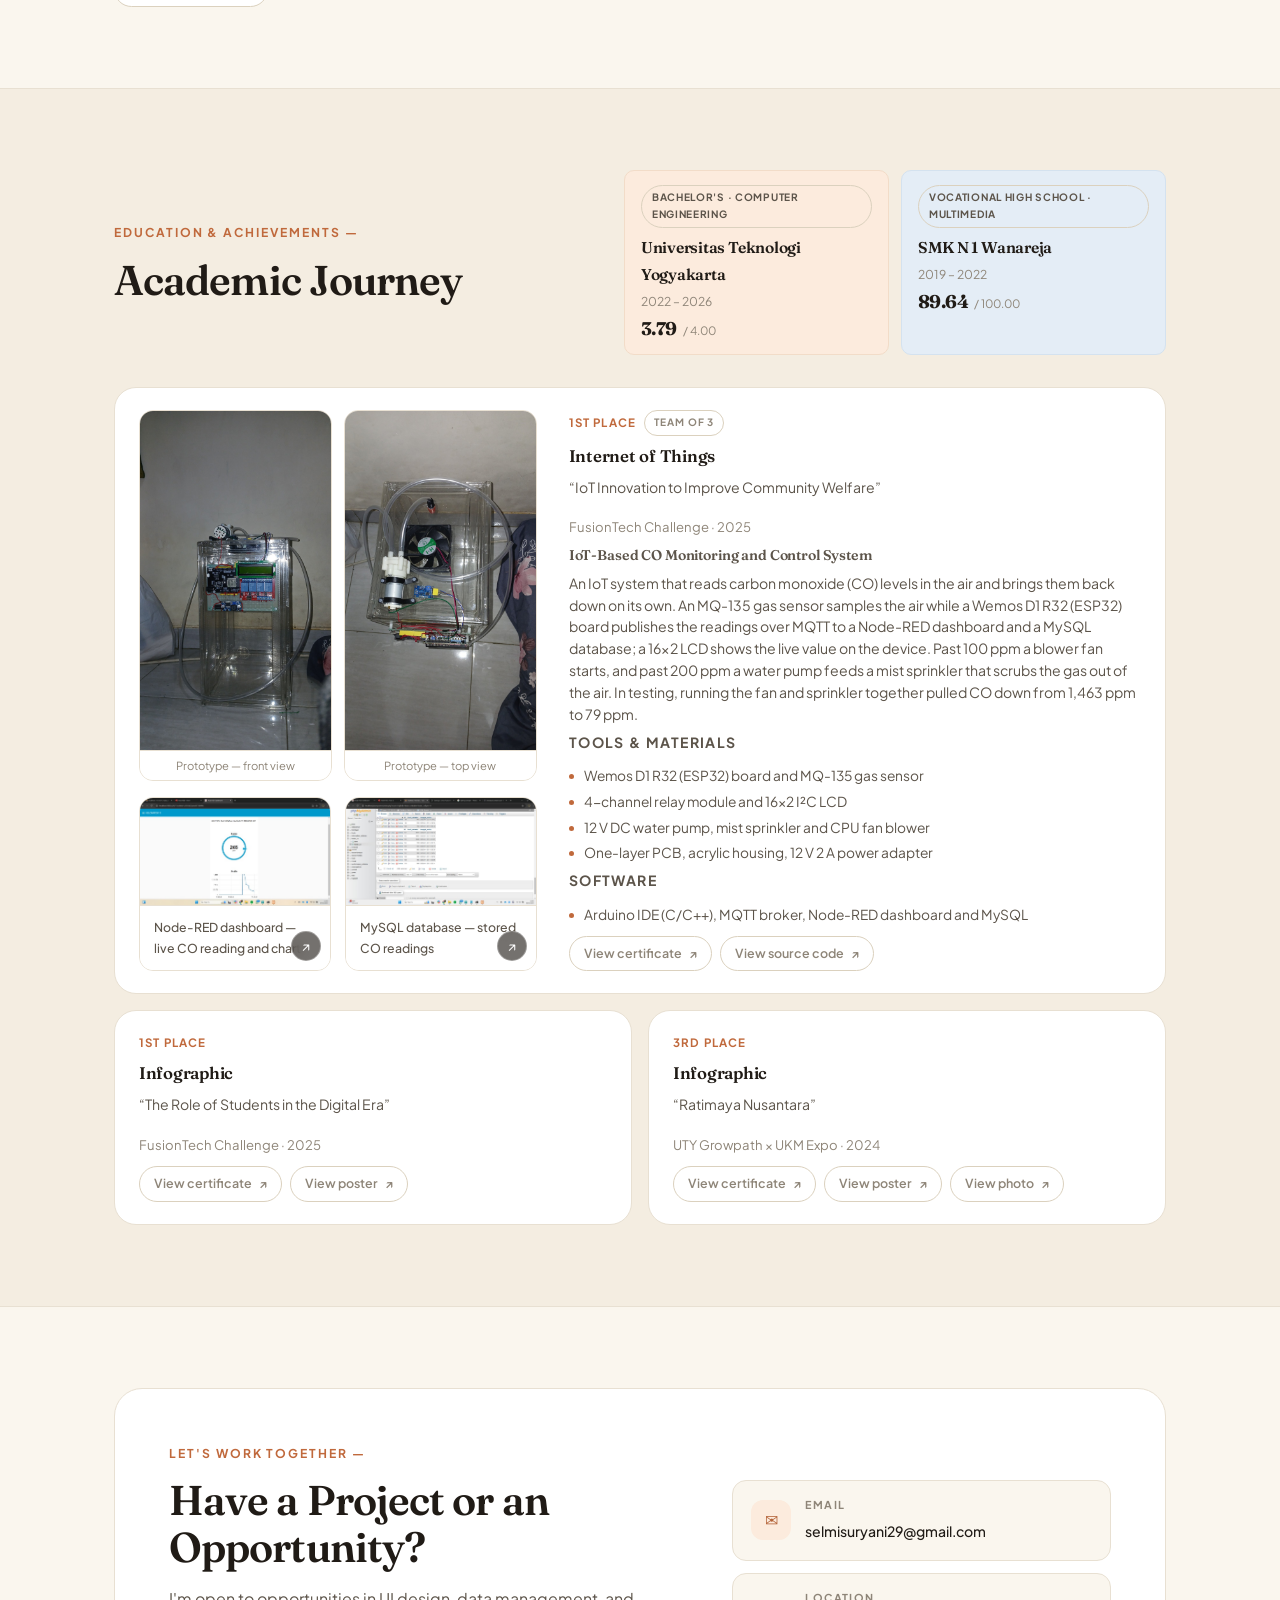
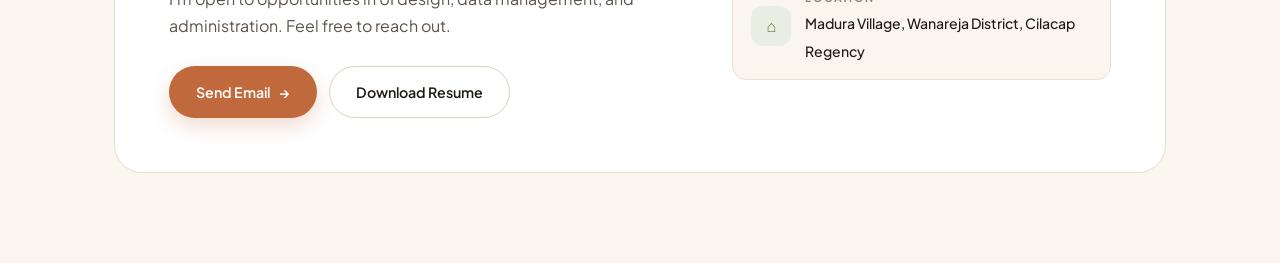
==== commit 75a061cf: "Hapus kartu proyek Accreditation (beserta 3 gambar blur & chip filter Administration); statistik pro" ====
--- a/index.html
+++ b/index.html
@@ -142,7 +142,7 @@
         </li>
         <li>
           <span class="ic ic--sage" aria-hidden="true">❖</span>
-          <div><b>6</b><span>Project Collections</span></div>
+          <div><b>5</b><span>Project Collections</span></div>
         </li>
       </ul>
     </article>
@@ -340,7 +340,6 @@
       <button class="bar__btn is-on" data-f="all">All</button>
       <button class="bar__btn" data-f="design">Graphic Design</button>
       <button class="bar__btn" data-f="uiux">UI/UX</button>
-      <button class="bar__btn" data-f="admin">Administration</button>
       <button class="bar__btn" data-f="capstone">Capstone</button>
       <button class="bar__btn" data-f="iot">IoT</button>
     </div>
@@ -378,20 +377,7 @@
       </div>
     </article>
 
-    <article class="proj reveal" data-cat="admin">
-      <header class="proj__head">
-        <div>
-          <h3>Accreditation</h3>
-          <p class="proj__meta">Administration · 2026</p>
-        </div>
-        <p class="proj__desc">Processing, verifying, and organizing administrative data and documents to support the accreditation of the D3 Information Systems Study Program.</p>
-      </header>
-      <div class="gal gal--3 gal--paper">
-        <figure class="shot shot--blur"><img src="assets/img/projects/akreditasi-1.jpg" alt="Accreditation score recap for study programs" loading="lazy"><span class="shot__lock">Blurred</span><figcaption>Accreditation Score Recap</figcaption></figure>
-        <figure class="shot shot--blur"><img src="assets/img/projects/akreditasi-2.jpg" alt="Study program data processing for accreditation" loading="lazy"><span class="shot__lock">Blurred</span><figcaption>Study Program Data Processing</figcaption></figure>
-        <figure class="shot shot--blur"><img src="assets/img/projects/akreditasi-3.jpg" alt="Accreditation documents" loading="lazy"><span class="shot__lock">Blurred</span><figcaption>Accreditation Documents</figcaption></figure>
-      </div>
-    </article>
+    
 
     <article class="proj reveal" data-cat="capstone">
       <header class="proj__head">
@@ -755,7 +741,6 @@
 
 
 
-
 <!-- Lightbox -->
 <div class="lb" id="lightbox" aria-hidden="true">
   <button class="lb__close" id="lbClose" aria-label="Close">&times;</button>
--- a/assets/css/style.css
+++ b/assets/css/style.css
@@ -647,7 +647,7 @@
 
 /* ══════════ JOURNAL PAGE (journal.html) ══════════ */
 .page-journal .nav{padding:10px 0;}
-.jhead{padding:clamp(96px,14vh,150px) 0 clamp(20px,3vh,34px);}
+.jhead{padding:clamp(96px,14vh,150px) 0 clamp(10px,1.4vh,16px);}
 .backlink{
   display:inline-flex; align-items:center; gap:8px; margin-bottom:22px;
   font-size:.85rem; font-weight:600; color:var(--ink-3);
@@ -660,26 +660,30 @@
   font-size:clamp(2rem,5vw,3.4rem); margin:0;
 }
 .jhead__lead{margin:14px 0 0; color:var(--ink-2); font-size:1.02rem; max-width:56ch;}
-.jsec{border-top:1px solid var(--line);}
+/* jarak tab ke garis pemisah di atasnya dirapatkan */
+.jsec{border-top:1px solid var(--line); padding-top:clamp(10px,1.4vh,14px);}
 
 /* ══════════ JOURNAL ══════════ */
 .head__sub{margin:12px 0 0; color:var(--ink-3); font-size:.94rem; max-width:56ch;}
 
+/* 7 periode -> 4 di baris pertama, 3 di baris kedua */
 .jbar{
-  display:flex; flex-wrap:wrap; gap:8px; margin-bottom:22px;
+  display:grid; grid-template-columns:repeat(4, minmax(0,1fr)); gap:8px; margin-bottom:22px;
 }
 .jtab{
-  display:flex; flex-direction:column; align-items:center; gap:1px;
-  padding:10px 20px; border-radius:12px; cursor:pointer;
+  display:flex; flex-direction:column; align-items:center; justify-content:center; gap:2px;
+  padding:10px 12px; border-radius:12px; cursor:pointer; text-align:center;
   background:var(--white); border:1px solid var(--line-2); color:var(--ink-2);
-  transition:.22s; min-width:96px;
-}
-.jtab b{font-family:var(--serif); font-weight:600; font-size:.92rem; letter-spacing:-.01em;}
+  transition:.22s; min-width:0;
+}
+.jtab b{font-family:var(--serif); font-weight:600; font-size:.88rem; line-height:1.3; letter-spacing:-.01em;}
 .jtab span{font-size:.7rem; color:var(--ink-3); letter-spacing:.06em; text-transform:uppercase;}
 .jtab:hover{border-color:var(--terra); color:var(--terra);}
 .jtab:hover span{color:var(--terra);}
 .jtab.is-on{background:var(--terra); border-color:var(--terra); color:var(--on-terra); box-shadow:0 8px 20px rgba(192,105,60,.22);}
 .jtab.is-on span{color:color-mix(in srgb, var(--on-terra) 78%, transparent);}
+@media (max-width:980px){ .jbar{grid-template-columns:repeat(2, minmax(0,1fr));} }
+@media (max-width:560px){ .jbar{grid-template-columns:1fr;} .jtab b{font-size:.9rem;} }
 
 .jpanel{display:none;}
 .jpanel.is-on{display:block; animation:fadeUp .38s cubic-bezier(.2,.7,.3,1) both;}
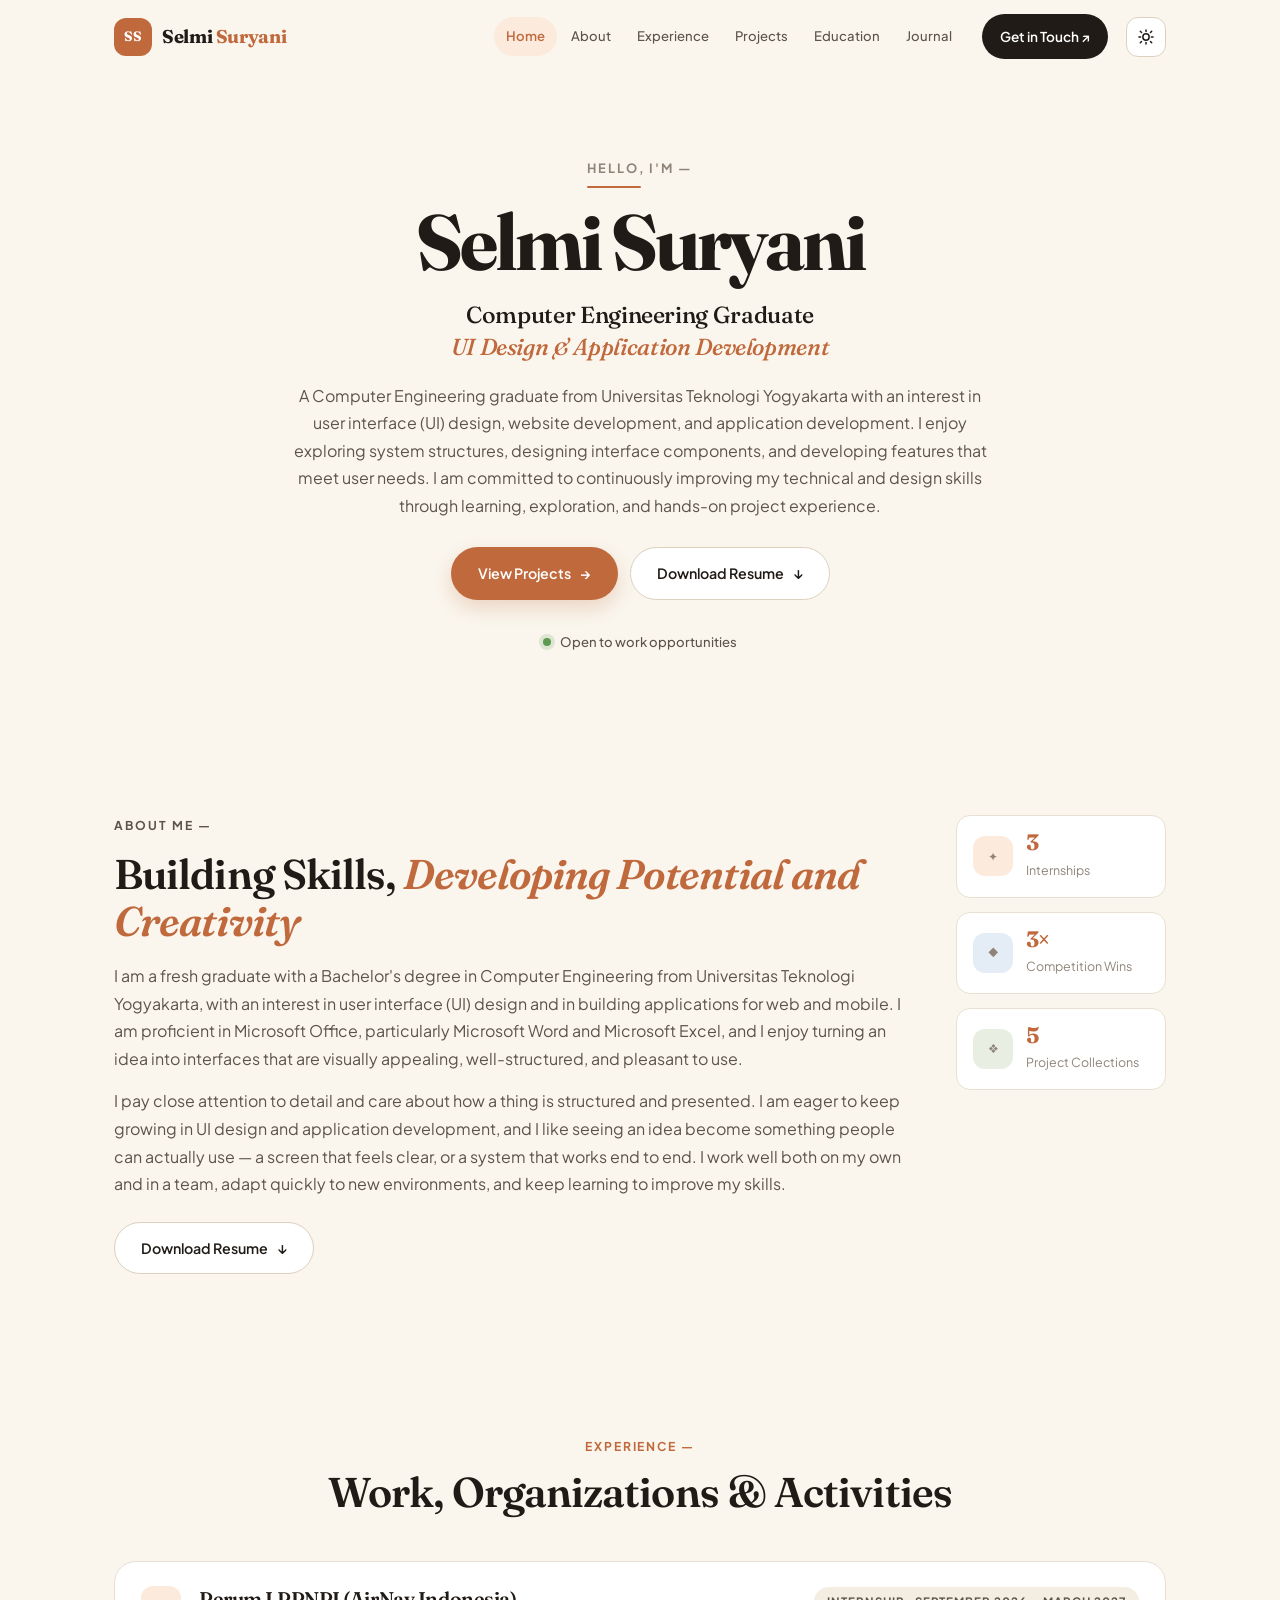
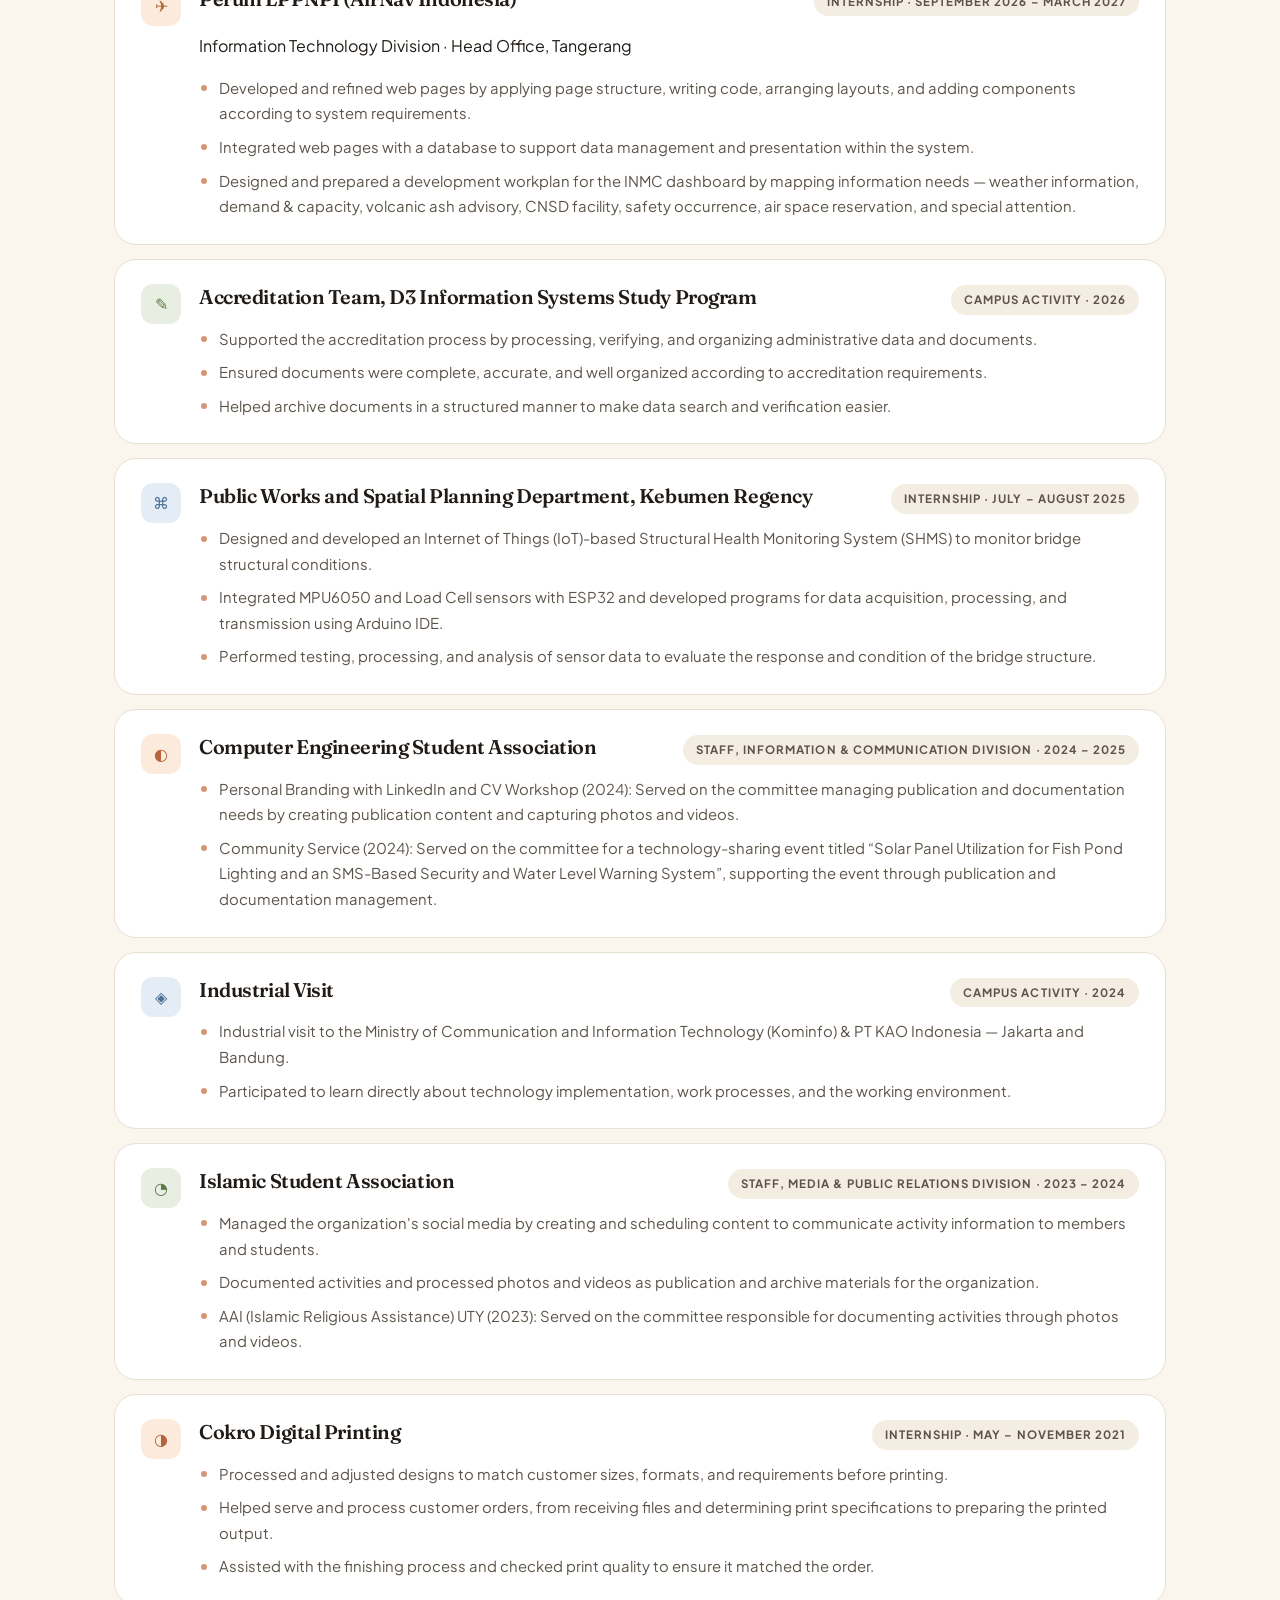
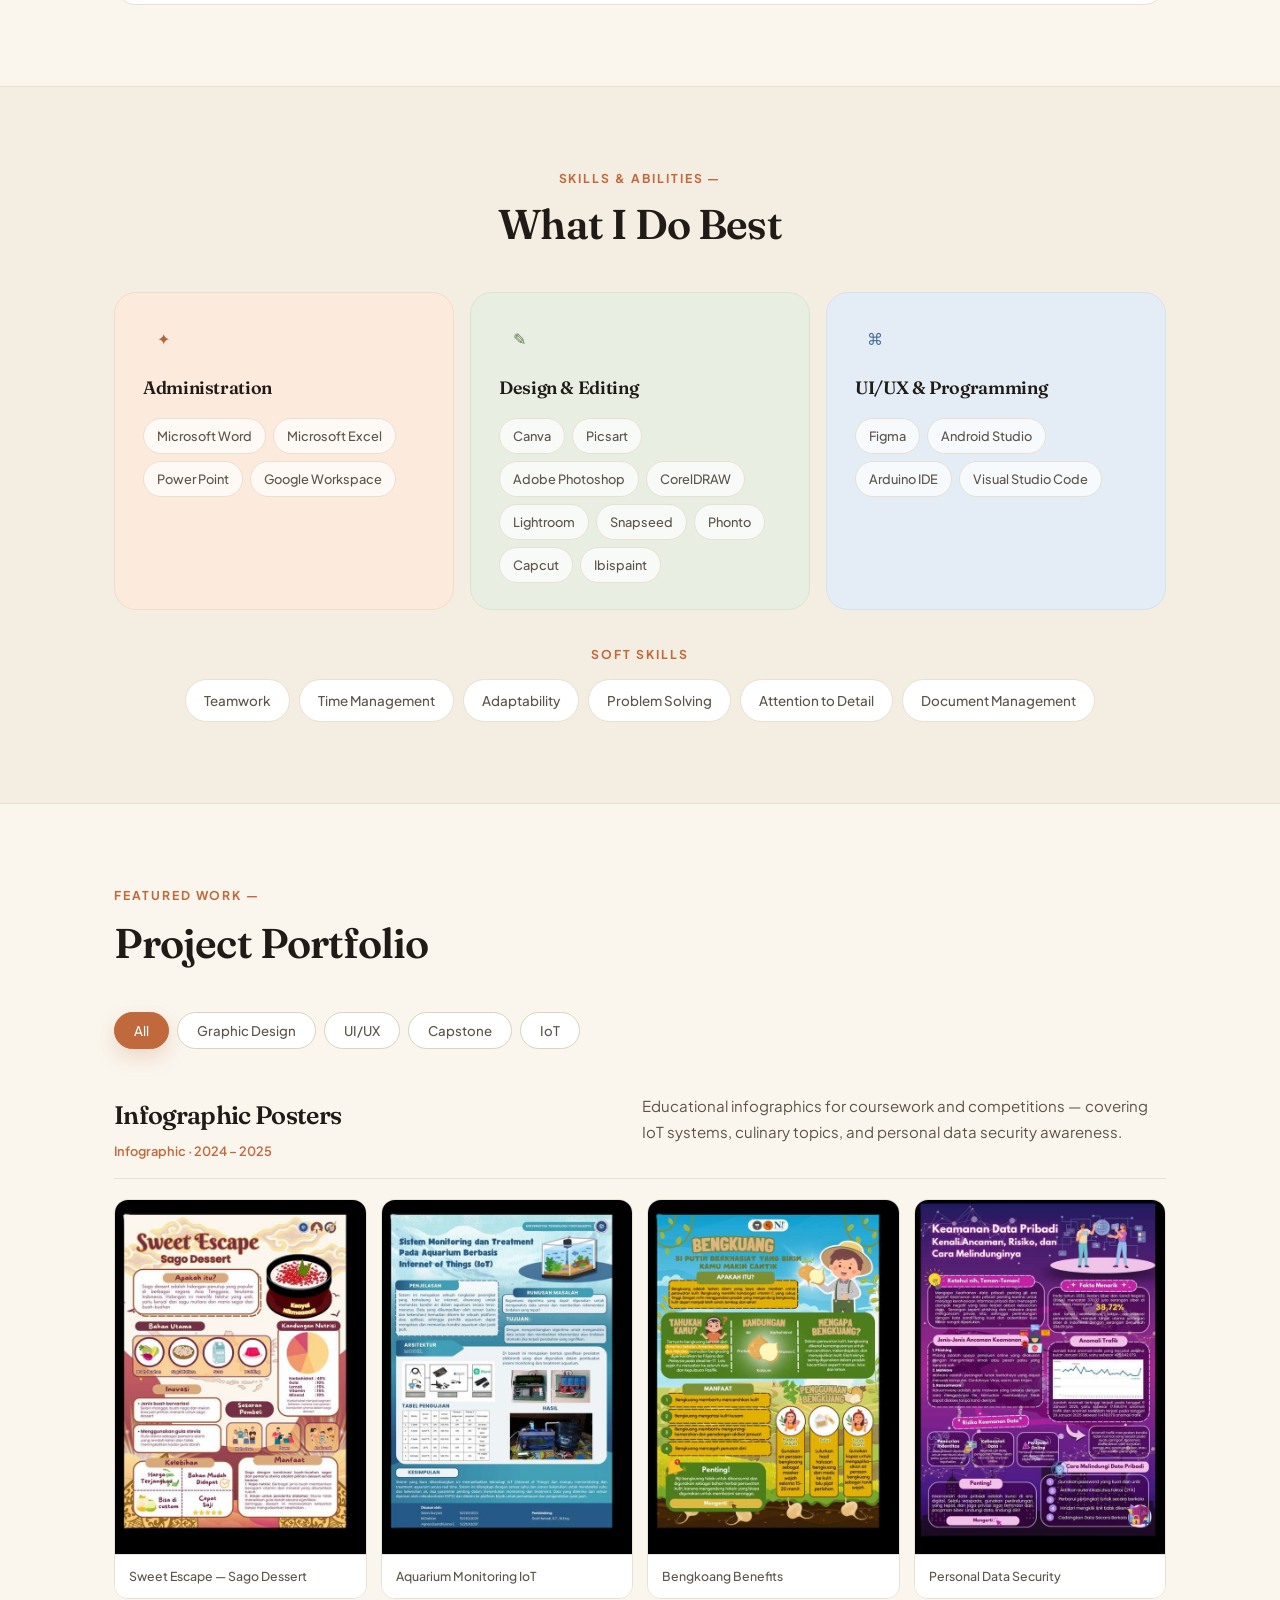
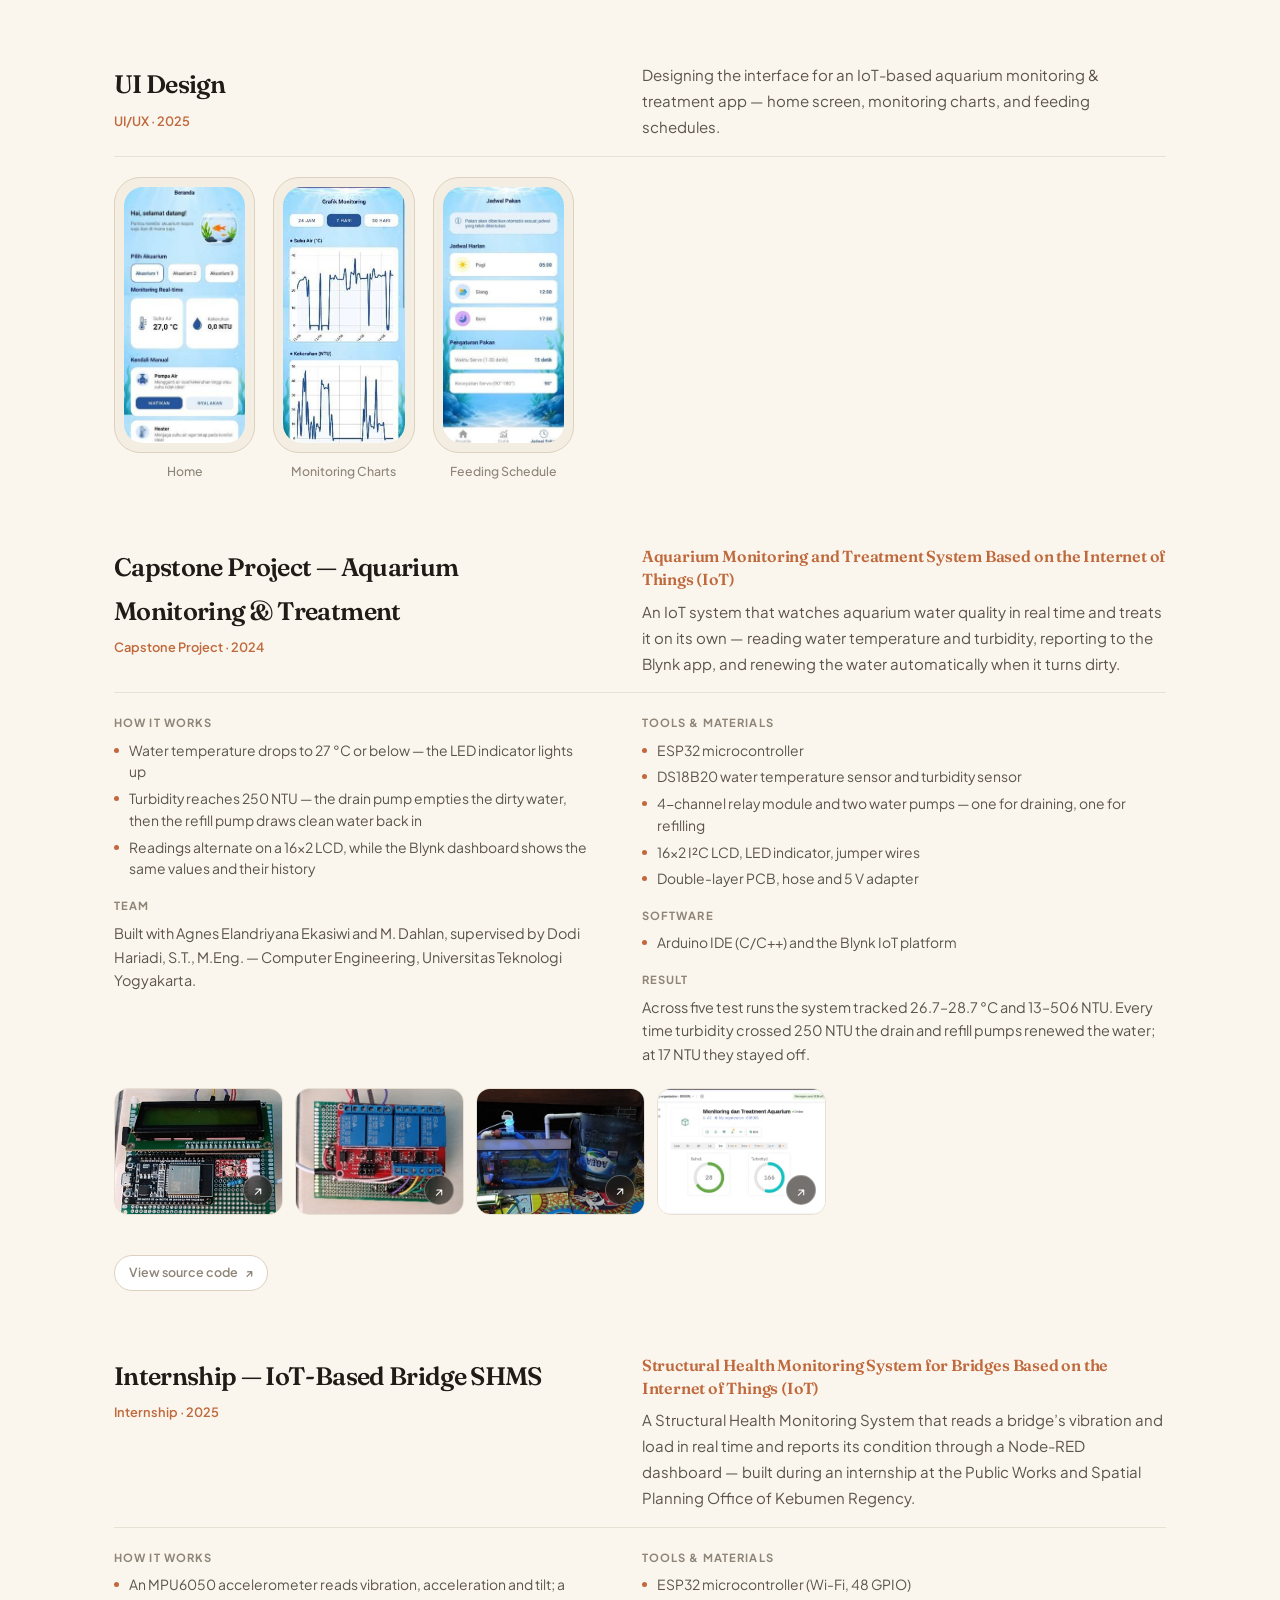
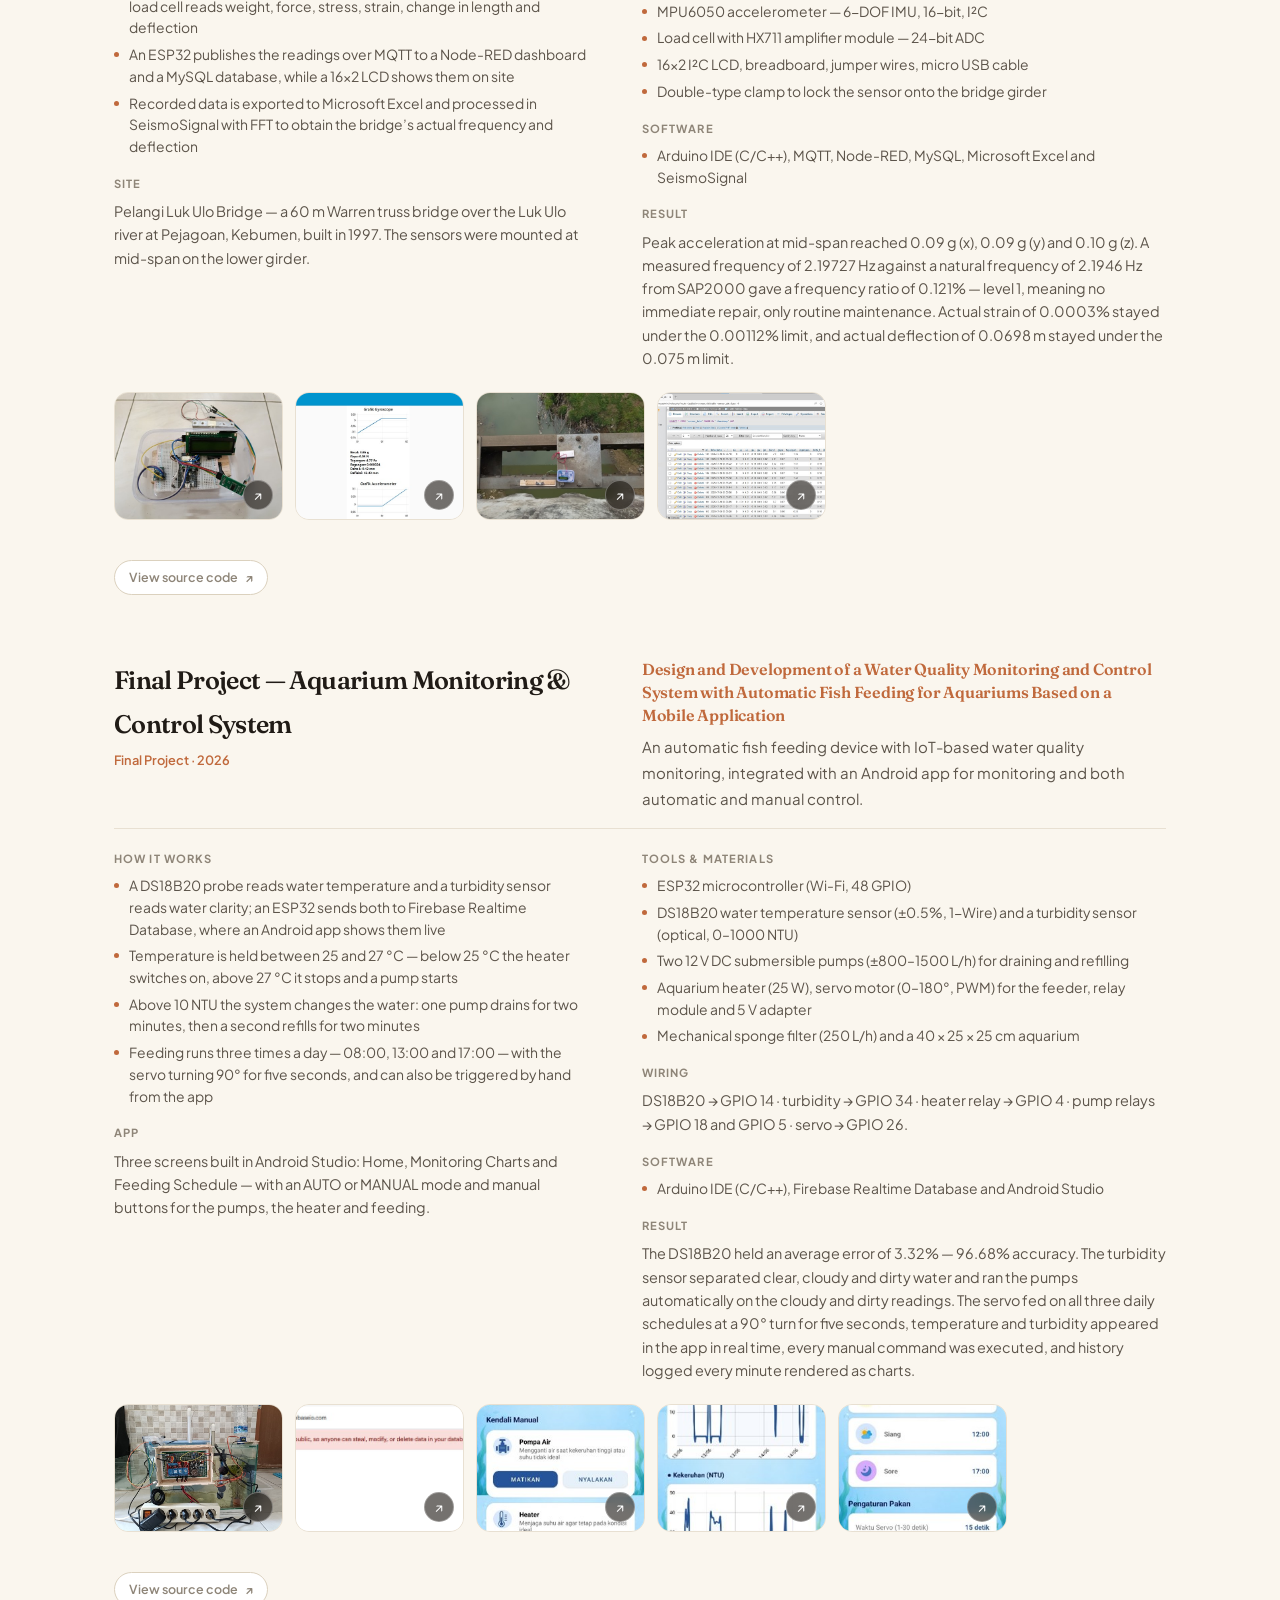
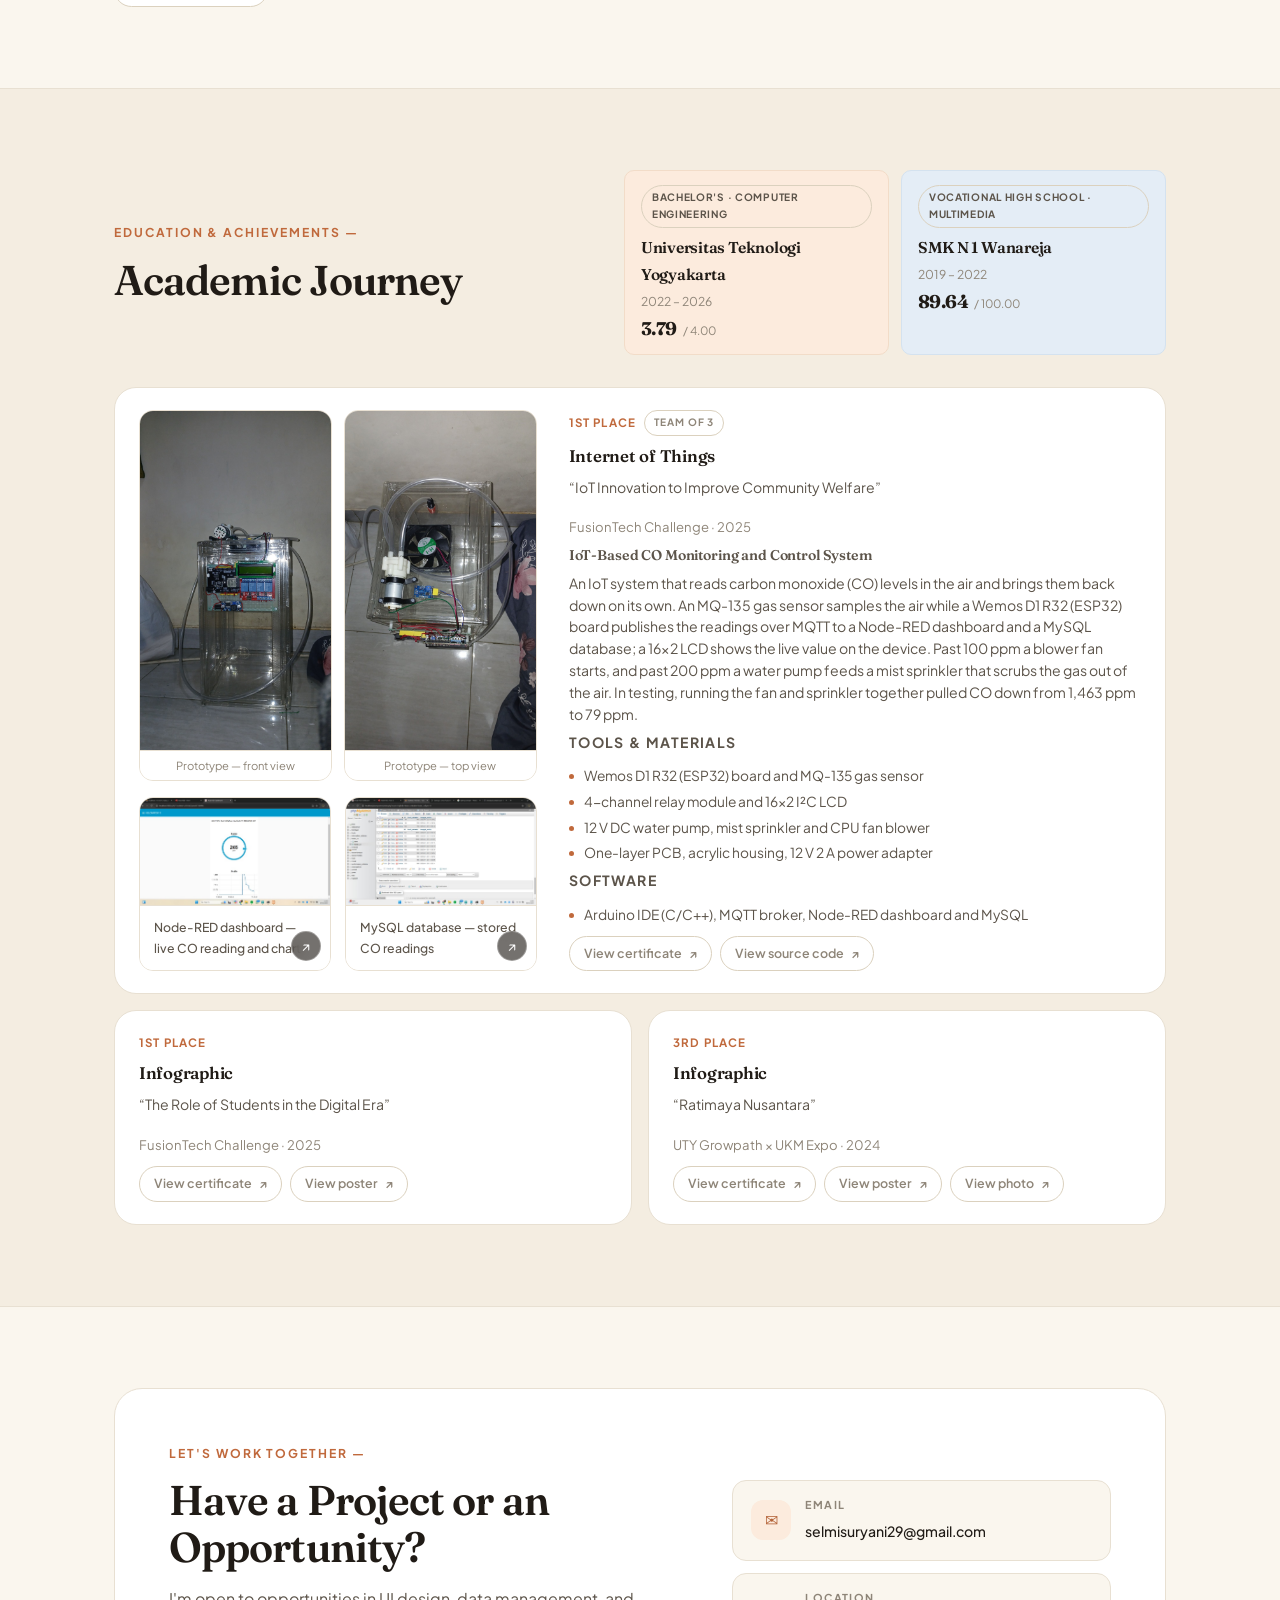
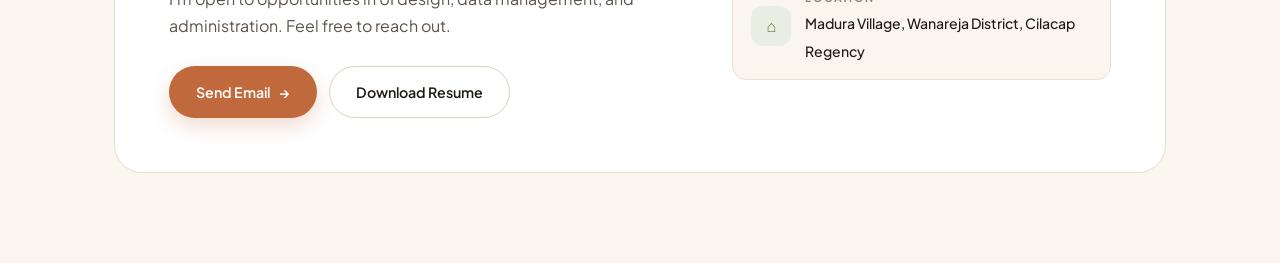
==== commit 15747274: "Navbar: 'Internship Journey' kembali menjadi 'Journal' di 6 halaman" ====
--- a/index.html
+++ b/index.html
@@ -41,7 +41,7 @@
       <a href="#experience">Experience</a>
       <a href="#projects">Projects</a>
       <a href="#education">Education</a>
-      <a href="journal.html">Internship Journey</a>
+      <a href="journal.html">Journal</a>
     </nav>
 
     <a href="#contact" class="nav__cta">Get in Touch <span aria-hidden="true">↗</span></a>
